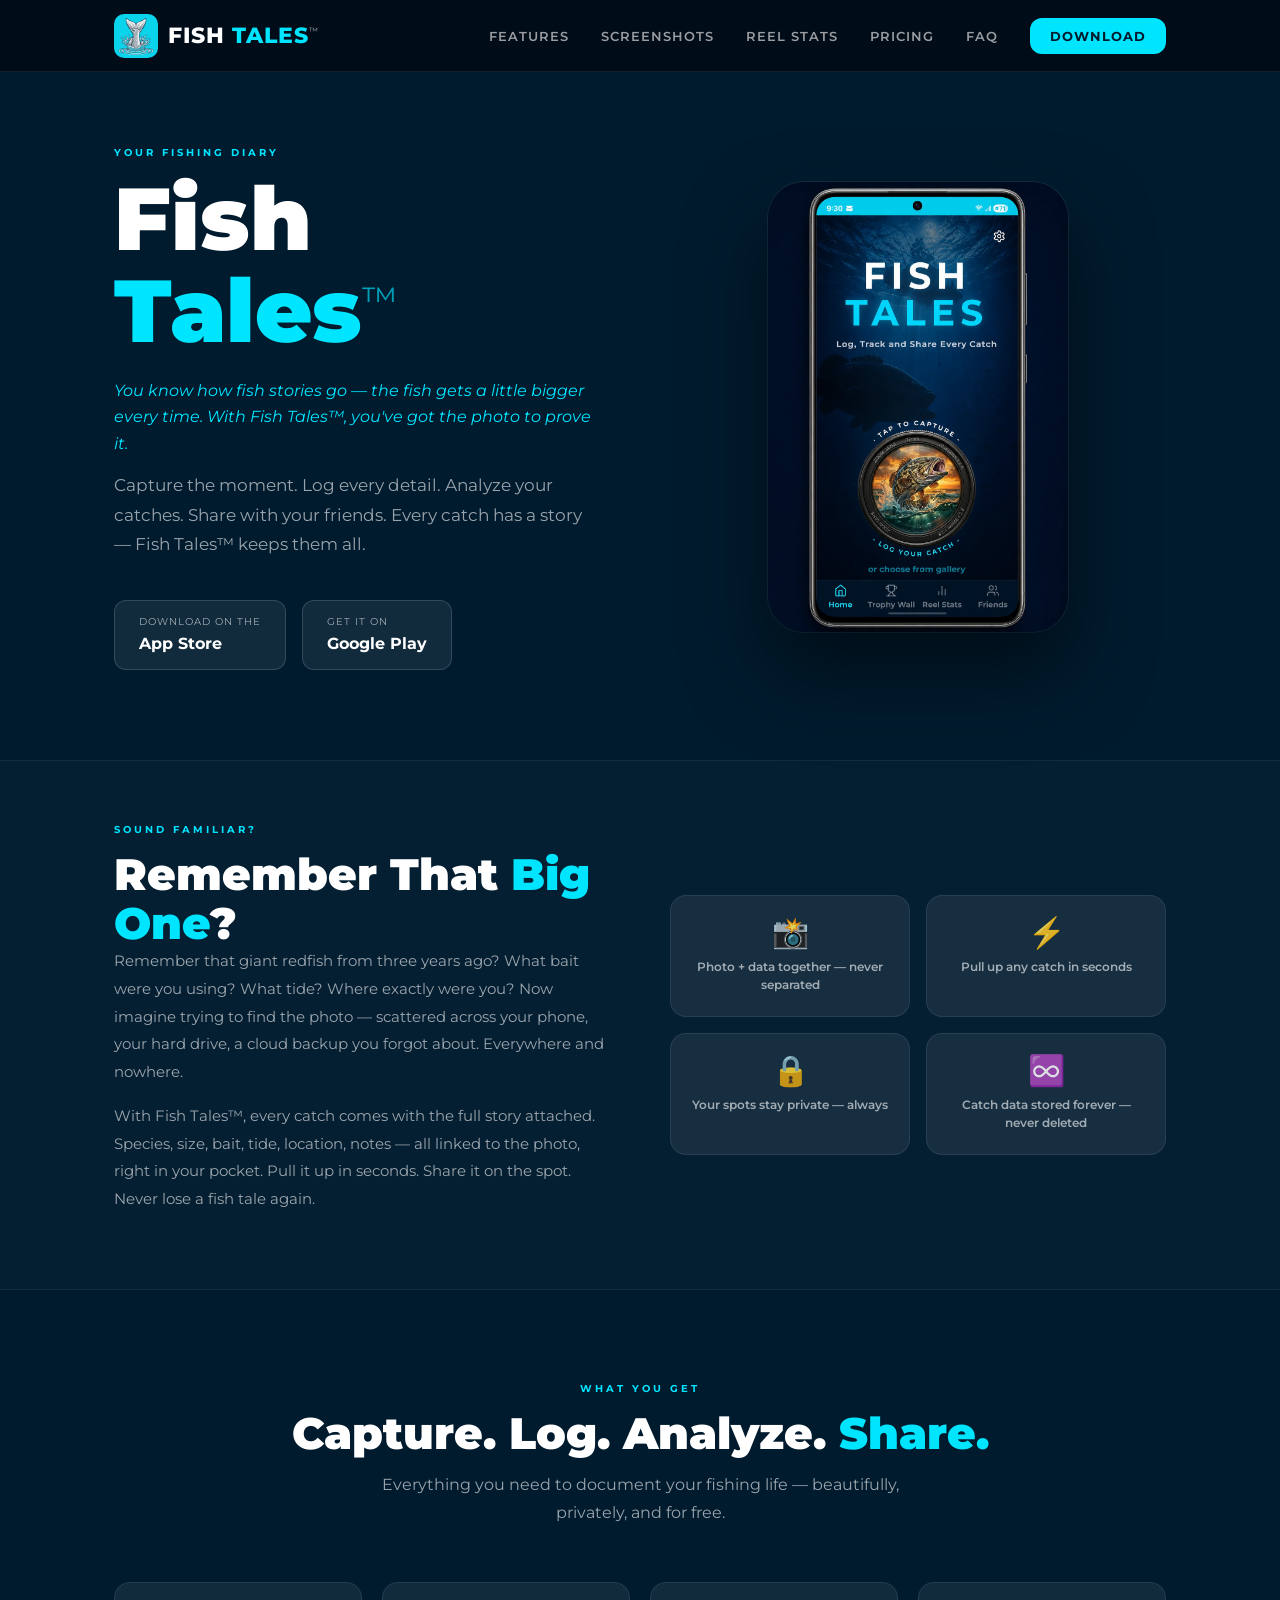
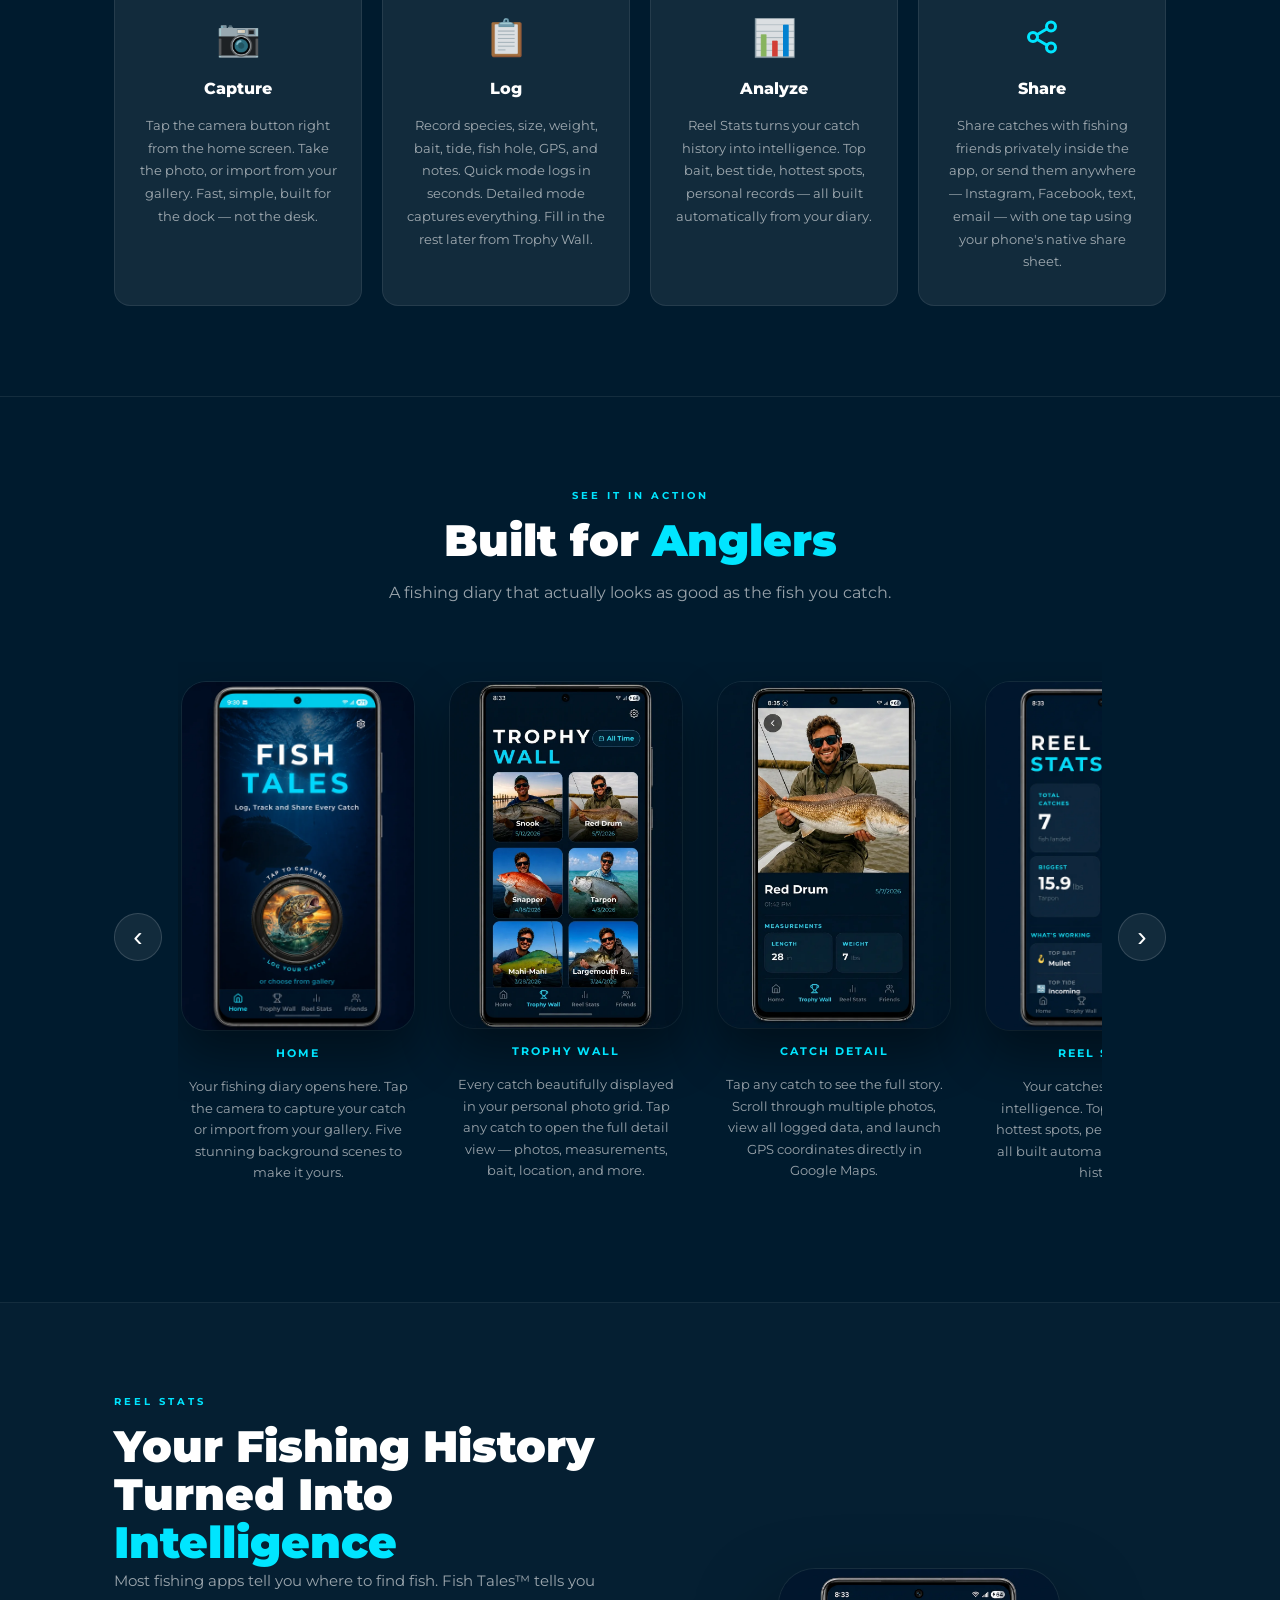
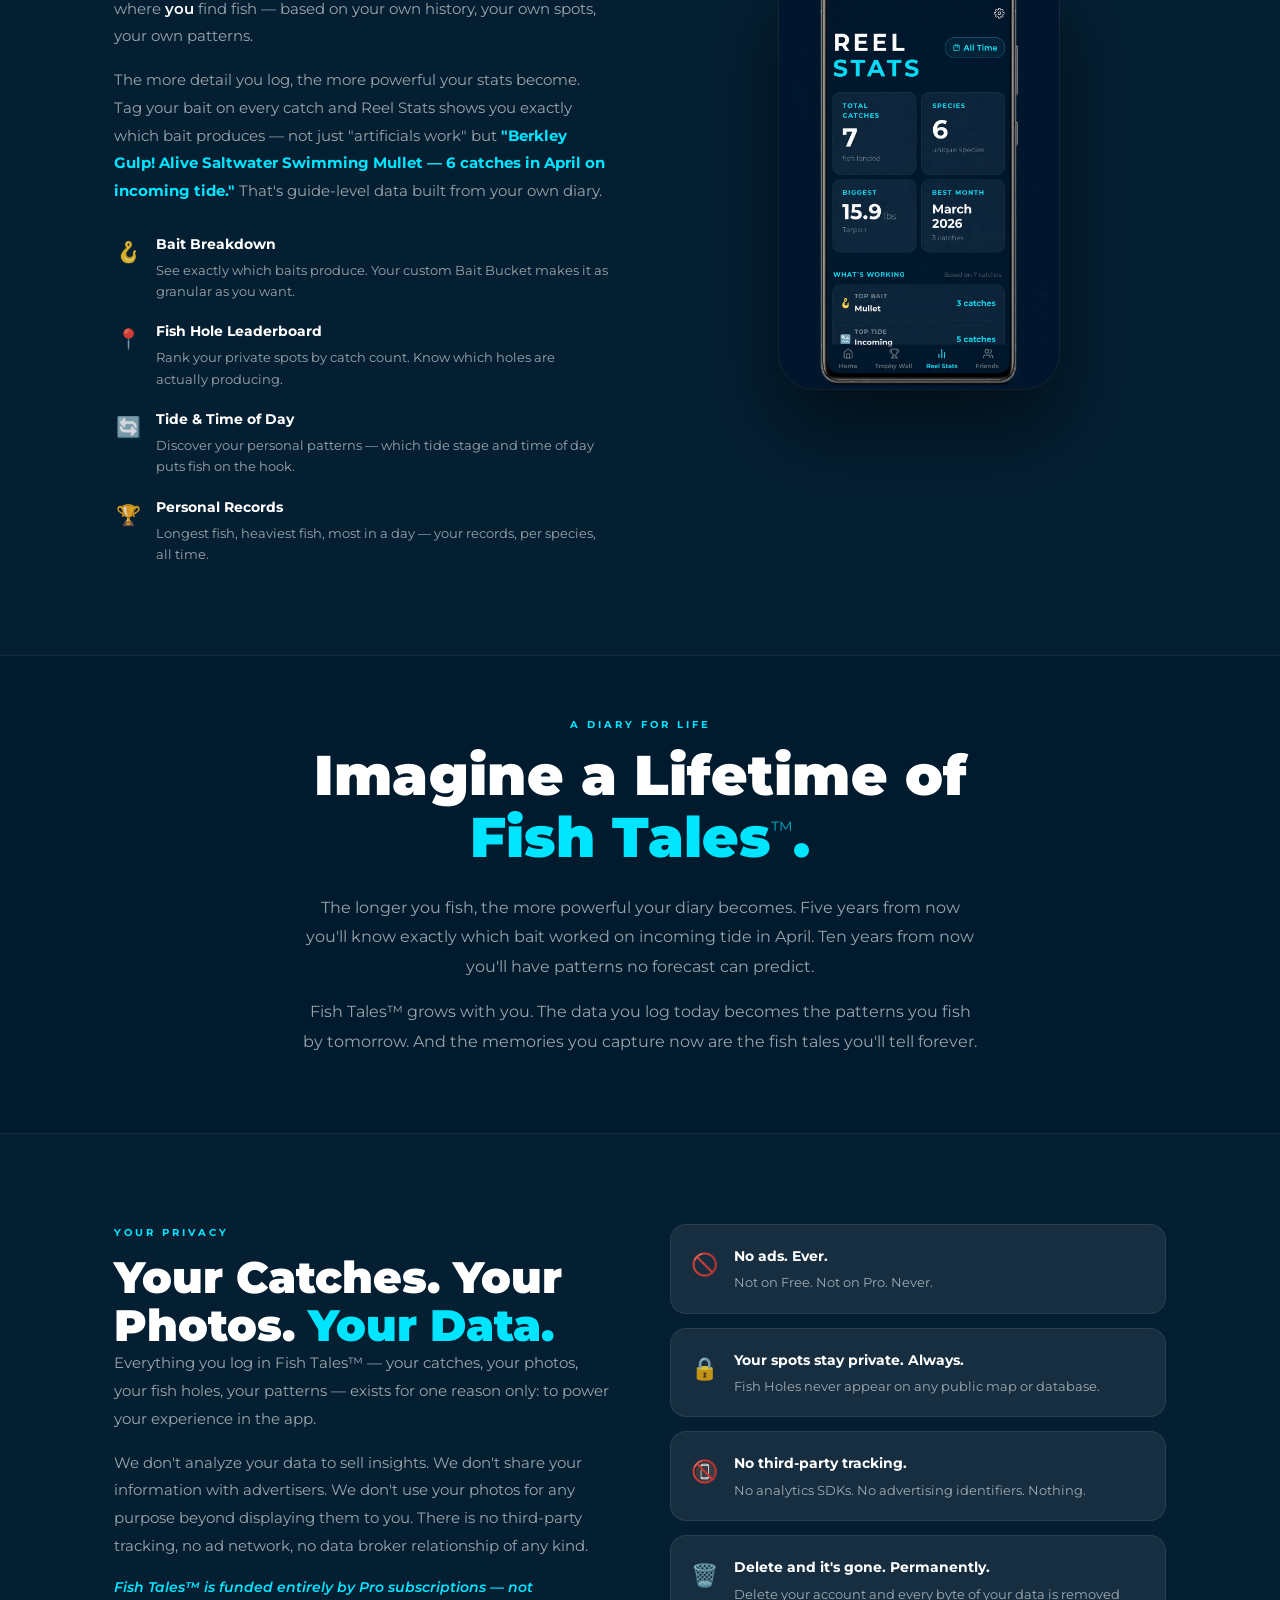
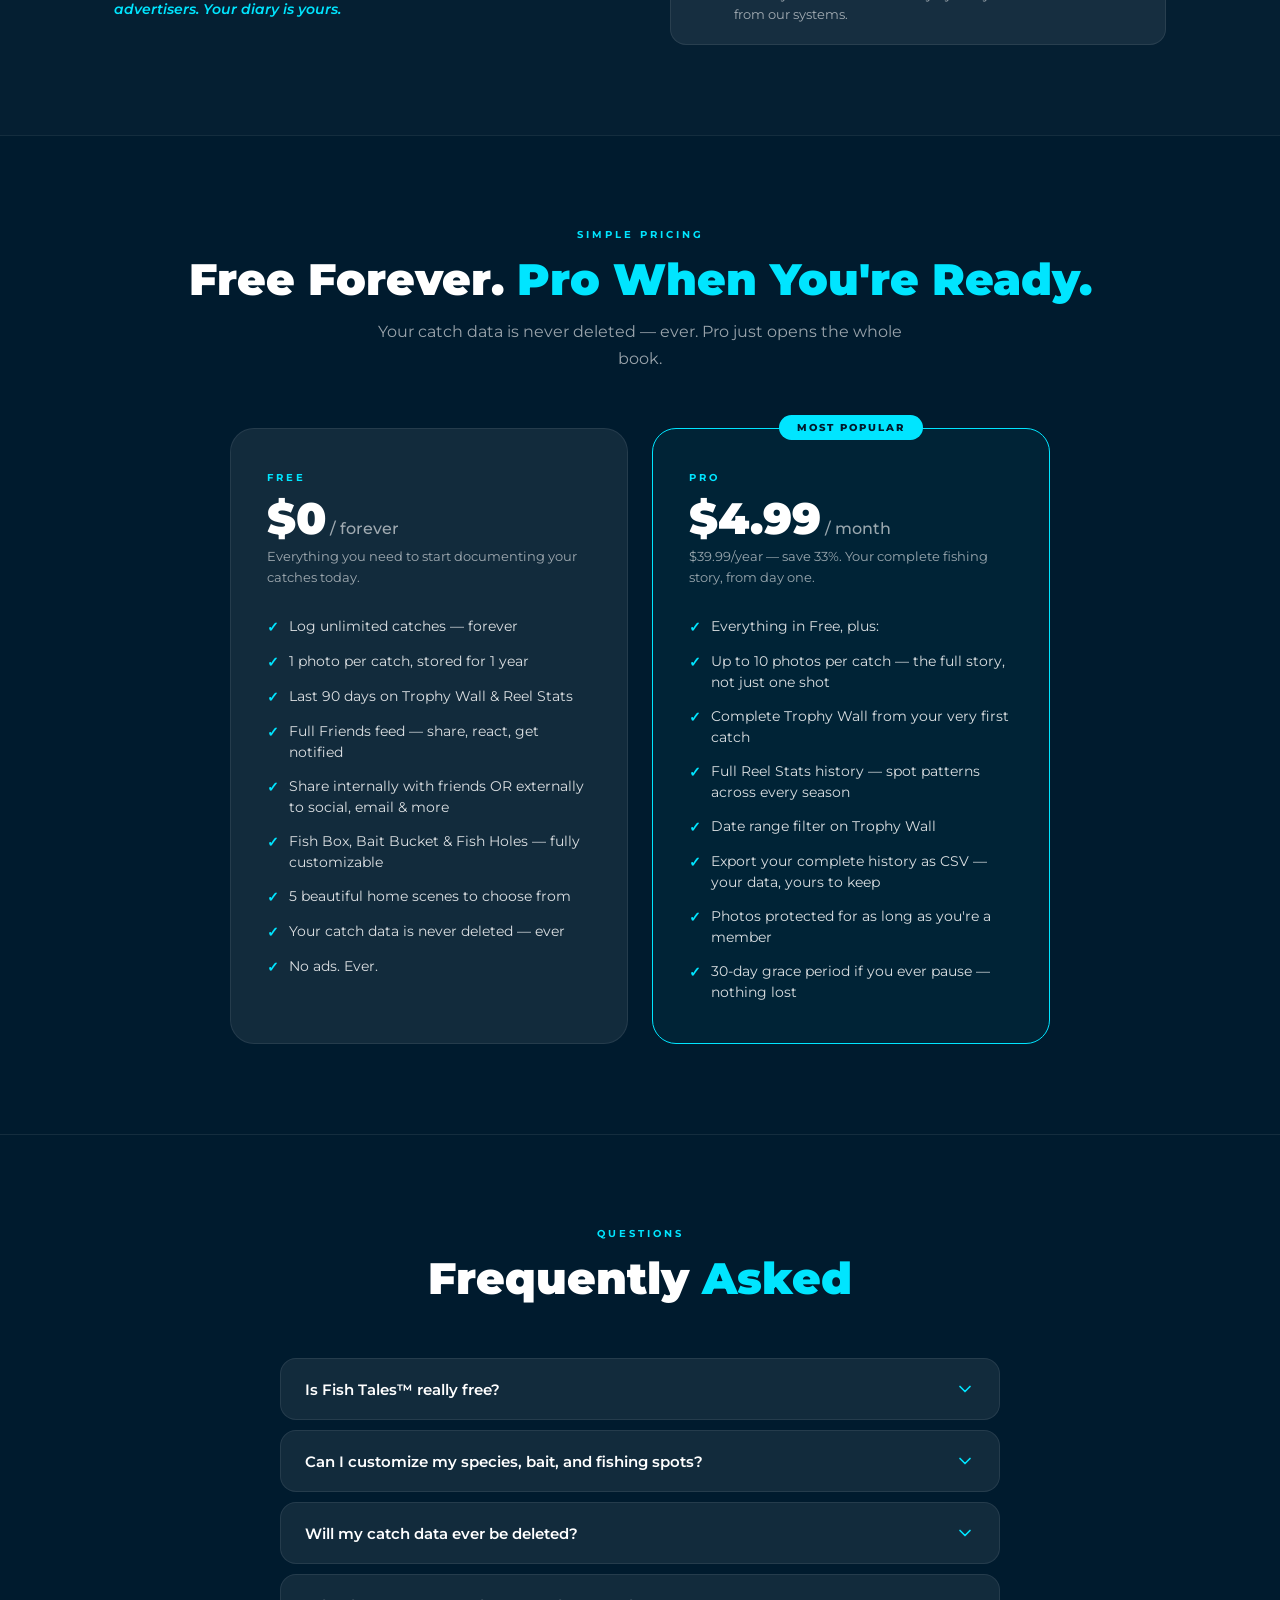
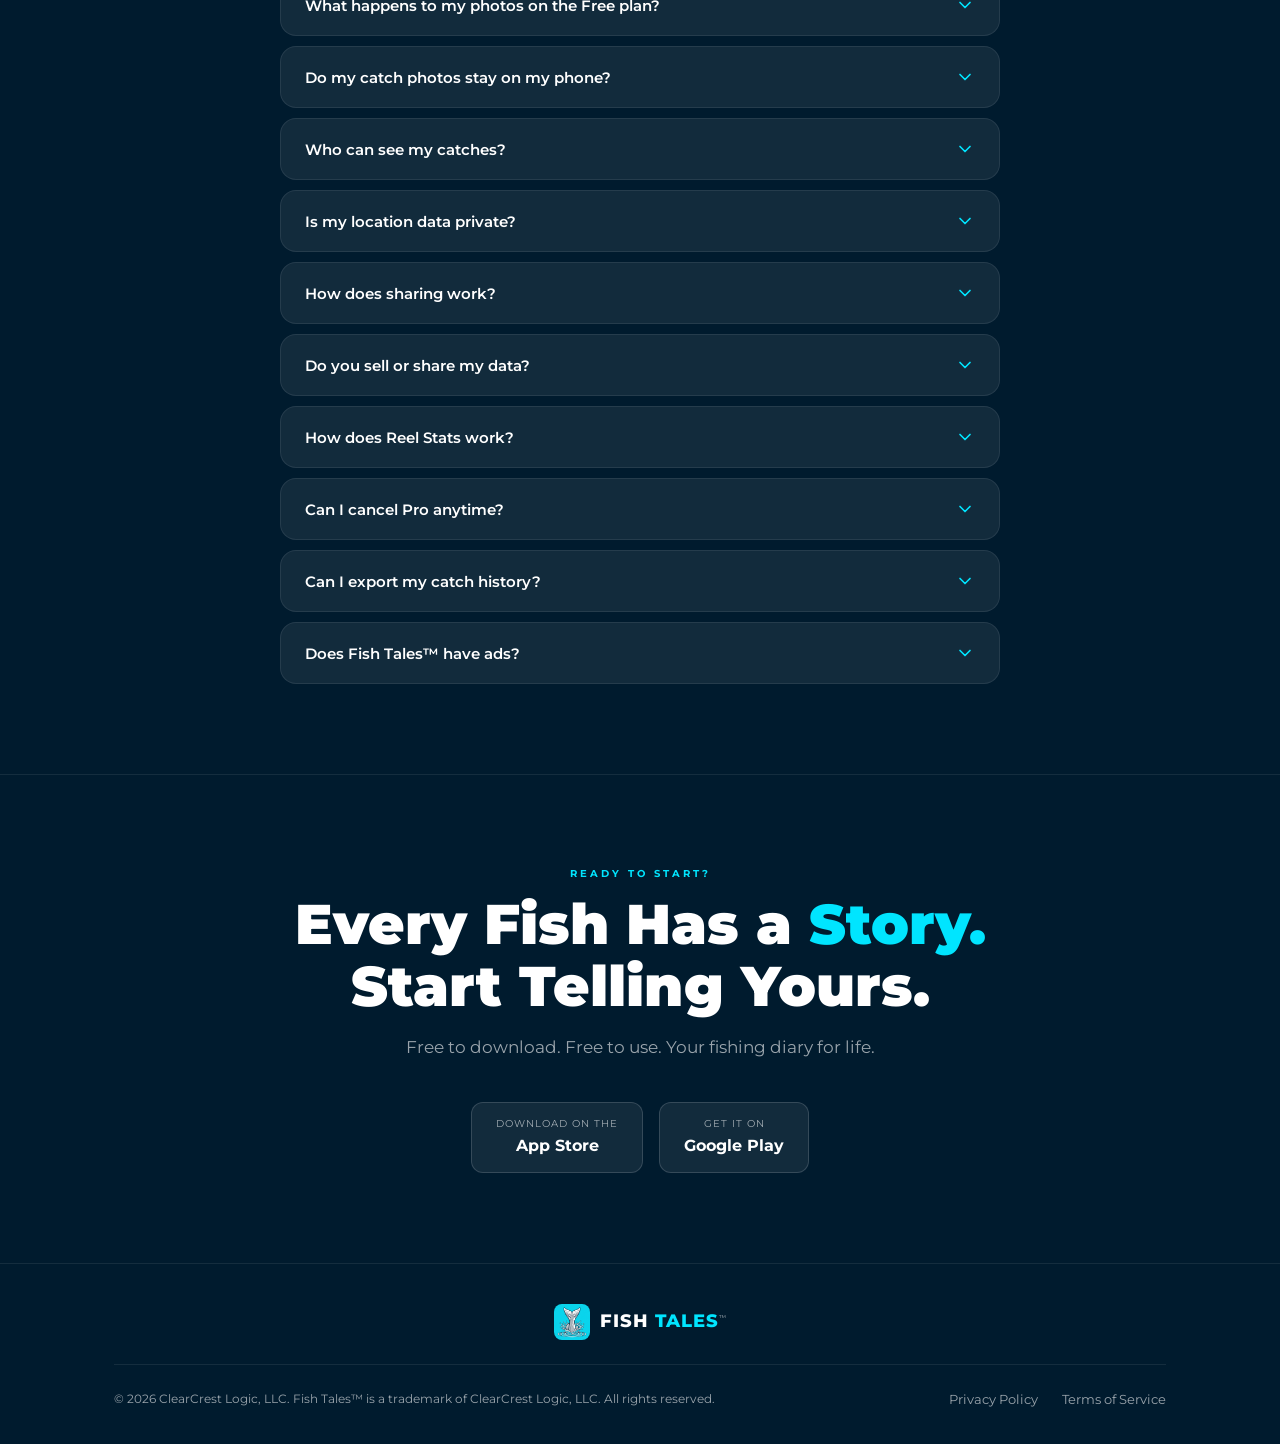
==== index.html @ 18a59ce8 "Thread 32 — Fix footer links to use clean URLs without .html extension" ====
<!DOCTYPE html>
<html lang="en">
<head>
  <meta charset="UTF-8" />
  <meta name="viewport" content="width=device-width, initial-scale=1.0" />
  <title>Fish Tales&#8482; — Capture, Log & Share Every Catch</title>
  <meta name="description" content="Fish Tales™ is the fishing diary that lives in your pocket. Capture your catches, build your Trophy Wall, track your Reel Stats, and share with friends. Free forever." />

  <!-- Favicon -->
  <link rel="icon" type="image/webp" href="images/icon-cyan.webp" />

  <!-- Theme color (Android Chrome browser bar) -->
  <meta name="theme-color" content="#001B2E" />

  <!-- Canonical URL -->
  <link rel="canonical" href="https://getfishtales.com/" />

  <!-- Open Graph / Social Preview -->
  <meta property="og:type" content="website" />
  <meta property="og:url" content="https://getfishtales.com/" />
  <meta property="og:title" content="Fish Tales™ — Capture, Log & Share Every Catch" />
  <meta property="og:description" content="Fish Tales™ is the fishing diary that lives in your pocket. Capture your catches, build your Trophy Wall, track your Reel Stats, and share with friends. Free forever." />
  <meta property="og:image" content="https://getfishtales.com/images/screenshot-home.webp" />
  <meta name="twitter:card" content="summary_large_image" />
  <meta name="twitter:title" content="Fish Tales™ — Capture, Log & Share Every Catch" />
  <meta name="twitter:description" content="Fish Tales™ is the fishing diary that lives in your pocket. Capture your catches, build your Trophy Wall, track your Reel Stats, and share with friends. Free forever." />
  <meta name="twitter:image" content="https://getfishtales.com/images/screenshot-home.webp" />
  <meta property="og:image:width" content="1200" />
  <meta property="og:image:height" content="630" />

  <!-- Apple Smart Banner — prompts iOS Safari users to download the app -->
  <meta name="apple-itunes-app" content="app-id=PLACEHOLDER" />

  <!-- JSON-LD Structured Data — helps Google understand this is an app listing -->
  <script type="application/ld+json">
  {
    "@context": "https://schema.org",
    "@type": "SoftwareApplication",
    "name": "Fish Tales™",
    "operatingSystem": "iOS, Android",
    "applicationCategory": "LifestyleApplication",
    "offers": [
      {
        "@type": "Offer",
        "name": "Free",
        "description": "Unlimited catch logging, 1 photo per catch, last 90 days of history, full social and sharing features. Free forever.",
        "price": "0",
        "priceCurrency": "USD"
      },
      {
        "@type": "Offer",
        "name": "Pro",
        "description": "Full catch history, up to 10 photos per catch, complete Reel Stats, date range filter, and CSV export. $4.99/month or $39.99/year.",
        "price": "4.99",
        "priceCurrency": "USD"
      }
    ],
    "description": "Fish Tales™ is the fishing diary that lives in your pocket. Capture your catches, build your Trophy Wall, track your Reel Stats, and share with friends.",
    "url": "https://getfishtales.com",
    "publisher": {
      "@type": "Organization",
      "name": "ClearCrest Logic, LLC"
    }
  }
  </script>

  <link rel="stylesheet" href="style.css" />
</head>
<body>

  <!-- Skip navigation — accessibility for keyboard users -->
  <a href="#features" class="skip-nav">Skip to main content</a>

  <!-- NAV -->
  <nav>
    <div class="nav-inner">
      <a href="index.html" class="nav-logo">
        <img src="images/icon-cyan.webp" alt="Fish Tales™" class="nav-icon" />
        <span class="nav-logo-text">Fish <span>Tales</span><sup>™</sup></span>
      </a>
      <ul class="nav-links" id="navLinks">
        <li><a href="#features">Features</a></li>
        <li><a href="#screenshots">Screenshots</a></li>
        <li><a href="#stats">Reel Stats</a></li>
        <li><a href="#pricing">Pricing</a></li>
        <li><a href="#faq">FAQ</a></li>
        <li><a href="#download" class="nav-cta">Download</a></li>
      </ul>
      <button class="nav-hamburger" id="navHamburger" aria-label="Open navigation menu" aria-expanded="false">
        <span></span>
        <span></span>
        <span></span>
      </button>
    </div>
  </nav>

  <!-- Mobile nav overlay -->
  <div class="nav-mobile-overlay" id="navOverlay"></div>

  <!-- HERO -->
  <section class="hero">
    <div class="container">
      <div class="hero-inner">
        <div class="hero-content">
          <p class="section-label">Your Fishing Diary</p>
          <h1 class="hero-title">Fish <span>Tales<sup>™</sup></span></h1>
          <p class="hero-tagline">You know how fish stories go — the fish gets a little bigger every time. With Fish Tales™, you've got the photo to prove it.</p>
          <p class="hero-subtitle">Capture the moment. Log every detail. Analyze your catches. Share with your friends. Every catch has a story — Fish Tales™ keeps them all.</p>
          <div class="store-buttons">
            <a href="#download" class="store-btn">
              <div>
                <div class="store-btn-label">Download on the</div>
                <div class="store-btn-name">App Store</div>
              </div>
            </a>
            <a href="#download" class="store-btn">
              <div>
                <div class="store-btn-label">Get it on</div>
                <div class="store-btn-name">Google Play</div>
              </div>
            </a>
          </div>
        </div>
        <div class="hero-image">
          <div class="hero-image-glow"></div>
          <img src="images/screenshot-home.webp" alt="Fish Tales™ App" width="300" height="650" />
        </div>
      </div>
    </div>
  </section>

  <hr class="divider" />

  <!-- THE PROBLEM -->
  <section id="problem" class="problem-section">
    <div class="container">
      <div class="problem-inner">
        <div class="problem-text">
          <p class="section-label">Sound Familiar?</p>
          <h2 class="section-title">Remember That <span>Big One</span>?</h2>
          <p class="problem-body">Remember that giant redfish from three years ago? What bait were you using? What tide? Where exactly were you? Now imagine trying to find the photo — scattered across your phone, your hard drive, a cloud backup you forgot about. Everywhere and nowhere.</p>
          <p class="problem-body">With Fish Tales™, every catch comes with the full story attached. Species, size, bait, tide, location, notes — all linked to the photo, right in your pocket. Pull it up in seconds. Share it on the spot. Never lose a fish tale again.</p>
        </div>
        <div class="problem-stats">
          <div class="problem-stat">
            <div class="problem-stat-number">📸</div>
            <div class="problem-stat-label">Photo + data together — never separated</div>
          </div>
          <div class="problem-stat">
            <div class="problem-stat-number">⚡</div>
            <div class="problem-stat-label">Pull up any catch in seconds</div>
          </div>
          <div class="problem-stat">
            <div class="problem-stat-number">🔒</div>
            <div class="problem-stat-label">Your spots stay private — always</div>
          </div>
          <div class="problem-stat">
            <div class="problem-stat-number">♾️</div>
            <div class="problem-stat-label">Catch data stored forever — never deleted</div>
          </div>
        </div>
      </div>
    </div>
  </section>

  <hr class="divider" />

  <!-- FEATURES -->
  <section id="features">
    <div class="container">
      <div class="section-header">
        <p class="section-label">What You Get</p>
        <h2 class="section-title">Capture. Log. Analyze. <span>Share.</span></h2>
        <p class="section-subtitle">Everything you need to document your fishing life — beautifully, privately, and for free.</p>
      </div>
      <div class="features-grid">

        <div class="feature-card">
          <div class="feature-icon">📷</div>
          <div class="feature-title">Capture</div>
          <p class="feature-desc">Tap the camera button right from the home screen. Take the photo, or import from your gallery. Fast, simple, built for the dock — not the desk.</p>
        </div>

        <div class="feature-card">
          <div class="feature-icon">📋</div>
          <div class="feature-title">Log</div>
          <p class="feature-desc">Record species, size, weight, bait, tide, fish hole, GPS, and notes. Quick mode logs in seconds. Detailed mode captures everything. Fill in the rest later from Trophy Wall.</p>
        </div>

        <div class="feature-card">
          <div class="feature-icon">📊</div>
          <div class="feature-title">Analyze</div>
          <p class="feature-desc">Reel Stats turns your catch history into intelligence. Top bait, best tide, hottest spots, personal records — all built automatically from your diary.</p>
        </div>

        <div class="feature-card">
          <div class="feature-icon share-icon-wrap">
            <svg class="share-svg" viewBox="0 0 24 24" fill="none" xmlns="http://www.w3.org/2000/svg">
              <circle cx="18" cy="5" r="3" stroke="#00E5FF" stroke-width="2"/>
              <circle cx="6" cy="12" r="3" stroke="#00E5FF" stroke-width="2"/>
              <circle cx="18" cy="19" r="3" stroke="#00E5FF" stroke-width="2"/>
              <line x1="8.59" y1="13.51" x2="15.42" y2="17.49" stroke="#00E5FF" stroke-width="2" stroke-linecap="round"/>
              <line x1="15.41" y1="6.51" x2="8.59" y2="10.49" stroke="#00E5FF" stroke-width="2" stroke-linecap="round"/>
            </svg>
          </div>
          <div class="feature-title">Share</div>
          <p class="feature-desc">Share catches with fishing friends privately inside the app, or send them anywhere — Instagram, Facebook, text, email — with one tap using your phone's native share sheet.</p>
        </div>

      </div>
    </div>
  </section>

  <hr class="divider" />

  <!-- SCREENSHOTS CAROUSEL -->
  <section id="screenshots">
    <div class="container">
      <div class="section-header">
        <p class="section-label">See It In Action</p>
        <h2 class="section-title">Built for <span>Anglers</span></h2>
        <p class="section-subtitle">A fishing diary that actually looks as good as the fish you catch.</p>
      </div>
      <div class="carousel-wrapper">
        <button class="carousel-btn" aria-label="Scroll carousel left" onclick="scrollCarousel(-1)">&#8249;</button>
        <div class="carousel-track" id="screenshotCarousel">

          <div class="screenshot-item">
            <img src="images/screenshot-home.webp" alt="Home Screen" width="240" />
            <span class="screenshot-label">Home</span>
            <p class="screenshot-desc">Your fishing diary opens here. Tap the camera to capture your catch or import from your gallery. Five stunning background scenes to make it yours.</p>
          </div>

          <div class="screenshot-item">
            <img src="images/screenshot-trophy.webp" alt="Trophy Wall" loading="lazy" width="240" />
            <span class="screenshot-label">Trophy Wall</span>
            <p class="screenshot-desc">Every catch beautifully displayed in your personal photo grid. Tap any catch to open the full detail view — photos, measurements, bait, location, and more.</p>
          </div>

          <div class="screenshot-item">
            <img src="images/screenshot-catch.webp" alt="Catch Detail" loading="lazy" width="240" />
            <span class="screenshot-label">Catch Detail</span>
            <p class="screenshot-desc">Tap any catch to see the full story. Scroll through multiple photos, view all logged data, and launch GPS coordinates directly in Google Maps.</p>
          </div>

          <div class="screenshot-item">
            <img src="images/screenshot-stats.webp" alt="Reel Stats" loading="lazy" width="240" />
            <span class="screenshot-label">Reel Stats</span>
            <p class="screenshot-desc">Your catches turned into intelligence. Top bait, best tide, hottest spots, personal records — all built automatically from your history.</p>
          </div>

          <div class="screenshot-item">
            <img src="images/screenshot-friends.webp" alt="Friends Feed" loading="lazy" width="240" />
            <span class="screenshot-label">Friends</span>
            <p class="screenshot-desc">Share catches with your fishing friends privately. React with emojis, see their catches, relive the best days on the water together.</p>
          </div>

        </div>
        <button class="carousel-btn" aria-label="Scroll carousel right" onclick="scrollCarousel(1)">&#8250;</button>
      </div>
    </div>
  </section>

  <hr class="divider" />

  <!-- REEL STATS -->
  <section id="stats" class="stats-section">
    <div class="container">
      <div class="stats-inner">
        <div class="stats-content">
          <p class="section-label">Reel Stats</p>
          <h2 class="section-title">Your Fishing History<br />Turned Into <span>Intelligence</span></h2>
          <p class="stats-body">Most fishing apps tell you where to find fish. Fish Tales™ tells you where <em>you</em> find fish — based on your own history, your own spots, your own patterns.</p>
          <p class="stats-body">The more detail you log, the more powerful your stats become. Tag your bait on every catch and Reel Stats shows you exactly which bait produces — not just "artificials work" but <strong>"Berkley Gulp! Alive Saltwater Swimming Mullet — 6 catches in April on incoming tide."</strong> That's guide-level data built from your own diary.</p>
          <div class="stats-features">
            <div class="stats-feature">
              <span class="stats-feature-icon">🪝</span>
              <div>
                <strong>Bait Breakdown</strong>
                <p>See exactly which baits produce. Your custom Bait Bucket makes it as granular as you want.</p>
              </div>
            </div>
            <div class="stats-feature">
              <span class="stats-feature-icon">📍</span>
              <div>
                <strong>Fish Hole Leaderboard</strong>
                <p>Rank your private spots by catch count. Know which holes are actually producing.</p>
              </div>
            </div>
            <div class="stats-feature">
              <span class="stats-feature-icon">🔄</span>
              <div>
                <strong>Tide & Time of Day</strong>
                <p>Discover your personal patterns — which tide stage and time of day puts fish on the hook.</p>
              </div>
            </div>
            <div class="stats-feature">
              <span class="stats-feature-icon">🏆</span>
              <div>
                <strong>Personal Records</strong>
                <p>Longest fish, heaviest fish, most in a day — your records, per species, all time.</p>
              </div>
            </div>
          </div>
        </div>
        <div class="stats-image">
          <img src="images/screenshot-stats.webp" alt="Reel Stats" loading="lazy" width="280" />
        </div>
      </div>
    </div>
  </section>

  <hr class="divider" />

  <!-- LIFETIME -->
  <section class="lifetime-section">
    <div class="container">
      <div class="lifetime-inner">
        <p class="section-label">A Diary For Life</p>
        <h2 class="lifetime-title">Imagine a Lifetime of <span>Fish Tales<sup>™</sup>.</span></h2>
        <p class="lifetime-body">The longer you fish, the more powerful your diary becomes. Five years from now you'll know exactly which bait worked on incoming tide in April. Ten years from now you'll have patterns no forecast can predict.</p>
        <p class="lifetime-body">Fish Tales™ grows with you. The data you log today becomes the patterns you fish by tomorrow. And the memories you capture now are the fish tales you'll tell forever.</p>
      </div>
    </div>
  </section>

  <hr class="divider" />

  <!-- PRIVACY -->
  <section class="privacy-section">
    <div class="container">
      <div class="privacy-inner">
        <div class="privacy-content">
          <p class="section-label">Your Privacy</p>
          <h2 class="section-title">Your Catches. Your Photos. <span>Your Data.</span></h2>
          <p class="privacy-body">Everything you log in Fish Tales™ — your catches, your photos, your fish holes, your patterns — exists for one reason only: to power your experience in the app.</p>
          <p class="privacy-body">We don't analyze your data to sell insights. We don't share your information with advertisers. We don't use your photos for any purpose beyond displaying them to you. There is no third-party tracking, no ad network, no data broker relationship of any kind.</p>
          <p class="privacy-footer-line">Fish Tales™ is funded entirely by Pro subscriptions — not advertisers. Your diary is yours.</p>
        </div>
        <div class="privacy-pillars">
          <div class="privacy-pillar">
            <div class="privacy-pillar-icon">🚫</div>
            <div class="privacy-pillar-text">
              <strong>No ads. Ever.</strong>
              <p>Not on Free. Not on Pro. Never.</p>
            </div>
          </div>
          <div class="privacy-pillar">
            <div class="privacy-pillar-icon">🔒</div>
            <div class="privacy-pillar-text">
              <strong>Your spots stay private. Always.</strong>
              <p>Fish Holes never appear on any public map or database.</p>
            </div>
          </div>
          <div class="privacy-pillar">
            <div class="privacy-pillar-icon">📵</div>
            <div class="privacy-pillar-text">
              <strong>No third-party tracking.</strong>
              <p>No analytics SDKs. No advertising identifiers. Nothing.</p>
            </div>
          </div>
          <div class="privacy-pillar">
            <div class="privacy-pillar-icon">🗑️</div>
            <div class="privacy-pillar-text">
              <strong>Delete and it's gone. Permanently.</strong>
              <p>Delete your account and every byte of your data is removed from our systems.</p>
            </div>
          </div>
        </div>
      </div>
    </div>
  </section>

  <hr class="divider" />

  <!-- PRICING -->
  <section id="pricing">
    <div class="container">
      <div class="section-header">
        <p class="section-label">Simple Pricing</p>
        <h2 class="section-title">Free Forever. <span>Pro When You're Ready.</span></h2>
        <p class="section-subtitle">Your catch data is never deleted — ever. Pro just opens the whole book.</p>
      </div>
      <div class="pricing-grid">

        <div class="pricing-card">
          <p class="pricing-plan">Free</p>
          <div class="pricing-price">$0<span> / forever</span></div>
          <p class="pricing-desc">Everything you need to start documenting your catches today.</p>
          <ul class="pricing-features">
            <li>Log unlimited catches — forever</li>
            <li>1 photo per catch, stored for 1 year</li>
            <li>Last 90 days on Trophy Wall & Reel Stats</li>
            <li>Full Friends feed — share, react, get notified</li>
            <li>Share internally with friends OR externally to social, email & more</li>
            <li>Fish Box, Bait Bucket & Fish Holes — fully customizable</li>
            <li>5 beautiful home scenes to choose from</li>
            <li>Your catch data is never deleted — ever</li>
            <li>No ads. Ever.</li>
          </ul>
        </div>

        <div class="pricing-card pro">
          <div class="pricing-badge">Most Popular</div>
          <p class="pricing-plan">Pro</p>
          <div class="pricing-price">$4.99<span> / month</span></div>
          <p class="pricing-desc">$39.99/year — save 33%. Your complete fishing story, from day one.</p>
          <ul class="pricing-features">
            <li>Everything in Free, plus:</li>
            <li>Up to 10 photos per catch — the full story, not just one shot</li>
            <li>Complete Trophy Wall from your very first catch</li>
            <li>Full Reel Stats history — spot patterns across every season</li>
            <li>Date range filter on Trophy Wall</li>
            <li>Export your complete history as CSV — your data, yours to keep</li>
            <li>Photos protected for as long as you're a member</li>
            <li>30-day grace period if you ever pause — nothing lost</li>
          </ul>
        </div>

      </div>
    </div>
  </section>

  <hr class="divider" />

  <!-- FAQ -->
  <section id="faq">
    <div class="container">
      <div class="section-header">
        <p class="section-label">Questions</p>
        <h2 class="section-title">Frequently <span>Asked</span></h2>
      </div>
      <div class="faq-list">

        <div class="faq-item">
          <button class="faq-question" aria-expanded="false">Is Fish Tales™ really free?<span class="faq-chevron"><svg viewBox="0 0 24 24" fill="none" xmlns="http://www.w3.org/2000/svg"><polyline points="6 9 12 15 18 9" stroke="currentColor" stroke-width="2" stroke-linecap="round" stroke-linejoin="round"/></svg></span></button>
          <div class="faq-answer"><div class="faq-answer-inner">Yes — completely free to download and use. Log unlimited catches, use all the social and sharing features, and customize your Fish Box, Bait Bucket, and Fish Holes at no cost. Pro unlocks your full history, more photos per catch, and CSV export.</div></div>
        </div>

        <div class="faq-item">
          <button class="faq-question" aria-expanded="false">Can I customize my species, bait, and fishing spots?<span class="faq-chevron"><svg viewBox="0 0 24 24" fill="none" xmlns="http://www.w3.org/2000/svg"><polyline points="6 9 12 15 18 9" stroke="currentColor" stroke-width="2" stroke-linecap="round" stroke-linejoin="round"/></svg></span></button>
          <div class="faq-answer"><div class="faq-answer-inner">Absolutely — and this is one of Fish Tales™'s most powerful features. Your Fish Box lets you build a custom species list organized by saltwater and freshwater. Your Bait Bucket lets you add any bait as specifically as you want — not just "Live Bait" but "Live Mullet" or "Berkley Gulp! Alive Saltwater Swimming Mullet." Your Fish Holes let you name and save your private spots. The more specific you log, the more powerful your Reel Stats become. All customization is free.</div></div>
        </div>

        <div class="faq-item">
          <button class="faq-question" aria-expanded="false">Will my catch data ever be deleted?<span class="faq-chevron"><svg viewBox="0 0 24 24" fill="none" xmlns="http://www.w3.org/2000/svg"><polyline points="6 9 12 15 18 9" stroke="currentColor" stroke-width="2" stroke-linecap="round" stroke-linejoin="round"/></svg></span></button>
          <div class="faq-answer"><div class="faq-answer-inner">Never. Your catch records — species, size, bait, notes, date — are stored forever regardless of your plan. Free users see the last 90 days on Trophy Wall and Reel Stats. Upgrade to Pro and your full history appears instantly. Nothing is ever lost.</div></div>
        </div>

        <div class="faq-item">
          <button class="faq-question" aria-expanded="false">What happens to my photos on the Free plan?<span class="faq-chevron"><svg viewBox="0 0 24 24" fill="none" xmlns="http://www.w3.org/2000/svg"><polyline points="6 9 12 15 18 9" stroke="currentColor" stroke-width="2" stroke-linecap="round" stroke-linejoin="round"/></svg></span></button>
          <div class="faq-answer"><div class="faq-answer-inner">Free plan photos are stored for one year from the date of upload. Pro subscribers keep their photos for as long as their subscription is active. If you cancel Pro, you have a 30-day grace period before any photos are affected — and if you renew within that window, nothing is lost.</div></div>
        </div>

        <div class="faq-item">
          <button class="faq-question" aria-expanded="false">Do my catch photos stay on my phone?<span class="faq-chevron"><svg viewBox="0 0 24 24" fill="none" xmlns="http://www.w3.org/2000/svg"><polyline points="6 9 12 15 18 9" stroke="currentColor" stroke-width="2" stroke-linecap="round" stroke-linejoin="round"/></svg></span></button>
          <div class="faq-answer"><div class="faq-answer-inner">Yes — Fish Tales™ includes an optional setting to automatically save every catch photo to your phone's native photo gallery at the time of upload. It's off by default but easy to turn on in Settings. Either way, your photos are always yours. You never have to choose between the app and your photo gallery.</div></div>
        </div>

        <div class="faq-item">
          <button class="faq-question" aria-expanded="false">Who can see my catches?<span class="faq-chevron"><svg viewBox="0 0 24 24" fill="none" xmlns="http://www.w3.org/2000/svg"><polyline points="6 9 12 15 18 9" stroke="currentColor" stroke-width="2" stroke-linecap="round" stroke-linejoin="round"/></svg></span></button>
          <div class="faq-answer"><div class="faq-answer-inner">Only you — unless you choose to share. Catches you share internally are visible only to the specific friends you chose. There is no public feed, no browsing strangers' catches, and no way for anyone to see your data without your explicit action. Your Fish Holes are private named spots that never appear on any map or public database.</div></div>
        </div>

        <div class="faq-item">
          <button class="faq-question" aria-expanded="false">Is my location data private?<span class="faq-chevron"><svg viewBox="0 0 24 24" fill="none" xmlns="http://www.w3.org/2000/svg"><polyline points="6 9 12 15 18 9" stroke="currentColor" stroke-width="2" stroke-linecap="round" stroke-linejoin="round"/></svg></span></button>
          <div class="faq-answer"><div class="faq-answer-inner">Absolutely. GPS is never captured automatically or in the background. You choose whether to attach a location to any specific catch by tapping the GPS button. Your Fish Holes are private named spots — never shared publicly. Location is only shared with friends you explicitly share a catch with, and only if you choose to include it.</div></div>
        </div>

        <div class="faq-item">
          <button class="faq-question" aria-expanded="false">How does sharing work?<span class="faq-chevron"><svg viewBox="0 0 24 24" fill="none" xmlns="http://www.w3.org/2000/svg"><polyline points="6 9 12 15 18 9" stroke="currentColor" stroke-width="2" stroke-linecap="round" stroke-linejoin="round"/></svg></span></button>
          <div class="faq-answer"><div class="faq-answer-inner">Two ways. Internally — share a catch directly with connected friends inside Fish Tales™. You choose exactly which details to include: species, measurements, bait, location, and notes are all individually selectable. Externally — tap share and your phone's native share sheet opens every app you have: Instagram, Facebook, Messages, email, WhatsApp, and more. Both features are completely free.</div></div>
        </div>

        <div class="faq-item">
          <button class="faq-question" aria-expanded="false">Do you sell or share my data?<span class="faq-chevron"><svg viewBox="0 0 24 24" fill="none" xmlns="http://www.w3.org/2000/svg"><polyline points="6 9 12 15 18 9" stroke="currentColor" stroke-width="2" stroke-linecap="round" stroke-linejoin="round"/></svg></span></button>
          <div class="faq-answer"><div class="faq-answer-inner">Never. Your data exists solely to power your experience in Fish Tales™. We do not sell it, share it with advertisers, or use it for any commercial purpose beyond running the app. The only third-party service we use is Supabase, which stores your data securely and has no independent use of it. You can read our full Privacy Policy for complete details.</div></div>
        </div>

        <div class="faq-item">
          <button class="faq-question" aria-expanded="false">How does Reel Stats work?<span class="faq-chevron"><svg viewBox="0 0 24 24" fill="none" xmlns="http://www.w3.org/2000/svg"><polyline points="6 9 12 15 18 9" stroke="currentColor" stroke-width="2" stroke-linecap="round" stroke-linejoin="round"/></svg></span></button>
          <div class="faq-answer"><div class="faq-answer-inner">Reel Stats builds automatically from everything you log. The more detail you add — bait, tide, fish hole, species — the richer your stats become. You'll see your top bait, best tide stage, most productive spots, best time of day, personal records per species, and your best month ever. The stats get smarter the more you fish.</div></div>
        </div>

        <div class="faq-item">
          <button class="faq-question" aria-expanded="false">Can I cancel Pro anytime?<span class="faq-chevron"><svg viewBox="0 0 24 24" fill="none" xmlns="http://www.w3.org/2000/svg"><polyline points="6 9 12 15 18 9" stroke="currentColor" stroke-width="2" stroke-linecap="round" stroke-linejoin="round"/></svg></span></button>
          <div class="faq-answer"><div class="faq-answer-inner">Yes. Cancel anytime through your App Store or Google Play subscription settings. You keep Pro access until the end of your billing period, then have a 30-day grace period before any changes to your photo storage. Renew within that window and nothing changes — full history and all photos restored instantly.</div></div>
        </div>

        <div class="faq-item">
          <button class="faq-question" aria-expanded="false">Can I export my catch history?<span class="faq-chevron"><svg viewBox="0 0 24 24" fill="none" xmlns="http://www.w3.org/2000/svg"><polyline points="6 9 12 15 18 9" stroke="currentColor" stroke-width="2" stroke-linecap="round" stroke-linejoin="round"/></svg></span></button>
          <div class="faq-answer"><div class="faq-answer-inner">Pro subscribers can export their complete catch history as a CSV file from the Settings screen — every catch, every detail, yours to keep. Your data belongs to you.</div></div>
        </div>

        <div class="faq-item">
          <button class="faq-question" aria-expanded="false">Does Fish Tales™ have ads?<span class="faq-chevron"><svg viewBox="0 0 24 24" fill="none" xmlns="http://www.w3.org/2000/svg"><polyline points="6 9 12 15 18 9" stroke="currentColor" stroke-width="2" stroke-linecap="round" stroke-linejoin="round"/></svg></span></button>
          <div class="faq-answer"><div class="faq-answer-inner">No. Fish Tales™ has no ads on any plan — Free or Pro. We are funded entirely by Pro subscriptions. Your fishing diary is a space to think, not a billboard.</div></div>
        </div>

      </div>
    </div>
  </section>

  <hr class="divider" />

  <!-- CTA -->
  <section id="download" class="cta-section">
    <div class="container">
      <p class="section-label">Ready to Start?</p>
      <h2 class="cta-title">Every Fish Has a <span>Story.</span><br />Start Telling Yours.</h2>
      <p class="cta-subtitle">Free to download. Free to use. Your fishing diary for life.</p>
      <div class="store-buttons store-buttons-centered">
        <a href="#" class="store-btn">
          <div>
            <div class="store-btn-label">Download on the</div>
            <div class="store-btn-name">App Store</div>
          </div>
        </a>
        <a href="#" class="store-btn">
          <div>
            <div class="store-btn-label">Get it on</div>
            <div class="store-btn-name">Google Play</div>
          </div>
        </a>
      </div>
    </div>
  </section>

  <!-- FOOTER -->
  <footer>
    <div class="container">
      <div class="footer-brand">
        <img src="images/icon-cyan.webp" alt="Fish Tales™" class="footer-icon" loading="lazy" />
        <span class="footer-brand-name">Fish <span class="footer-brand-tales">Tales</span><sup>™</sup></span>
      </div>
      <div class="footer-inner">
        <p class="footer-copy">© <span id="footer-year"></span> ClearCrest Logic, LLC. Fish Tales™ is a trademark of ClearCrest Logic, LLC. All rights reserved.</p>
        <ul class="footer-links">
          <li><a href="privacy">Privacy Policy</a></li>
          <li><a href="terms">Terms of Service</a></li>
        </ul>
      </div>
    </div>
  </footer>

  <!-- No JavaScript fallback -->
  <noscript>
    <div style="background:#001B2E;color:#fff;font-family:sans-serif;text-align:center;padding:20px;">
      Fish Tales™ works best with JavaScript enabled. Please enable it in your browser settings.
    </div>
  </noscript>

  <script>
    // Auto-update copyright year
    document.getElementById('footer-year').textContent = new Date().getFullYear();

    // Hamburger menu
    const hamburger = document.getElementById('navHamburger');
    const navLinks  = document.getElementById('navLinks');
    const overlay   = document.getElementById('navOverlay');

    function openMenu() {
      navLinks.classList.add('open');
      overlay.classList.add('open');
      hamburger.classList.add('open');
      hamburger.setAttribute('aria-expanded', 'true');
      hamburger.setAttribute('aria-label', 'Close navigation menu');
    }

    function closeMenu() {
      navLinks.classList.remove('open');
      overlay.classList.remove('open');
      hamburger.classList.remove('open');
      hamburger.setAttribute('aria-expanded', 'false');
      hamburger.setAttribute('aria-label', 'Open navigation menu');
    }

    hamburger.addEventListener('click', () => {
      navLinks.classList.contains('open') ? closeMenu() : openMenu();
    });

    overlay.addEventListener('click', closeMenu);

    navLinks.querySelectorAll('a').forEach(link => {
      link.addEventListener('click', closeMenu);
    });

    // Carousel scroll
    function scrollCarousel(dir) {
      const track = document.getElementById('screenshotCarousel');
      const itemWidth = track.querySelector('.screenshot-item').offsetWidth + 24;
      track.scrollBy({ left: dir * itemWidth, behavior: 'smooth' });
    }

    // FAQ accordion — with aria-expanded for accessibility
    document.querySelectorAll('.faq-question').forEach(btn => {
      btn.addEventListener('click', () => {
        const item = btn.parentElement;
        const isOpen = item.classList.contains('open');
        document.querySelectorAll('.faq-item').forEach(i => {
          i.classList.remove('open');
          i.querySelector('.faq-question').setAttribute('aria-expanded', 'false');
        });
        if (!isOpen) {
          item.classList.add('open');
          btn.setAttribute('aria-expanded', 'true');
        }
      });
    });
  </script>

</body>
</html>
---- style.css ----
/* ============================================
   FISH TALES™ — WEBSITE STYLE SHEET
   All site styles live here. Never add styles
   inside individual HTML files.
   ============================================ */

/* --- Google Fonts --- */
@import url('https://fonts.googleapis.com/css2?family=Montserrat:wght@400;500;600;700;800;900&display=swap');

/* --- Reset --- */
*, *::before, *::after {
  box-sizing: border-box;
  margin: 0;
  padding: 0;
}

/* --- Root Variables --- */
:root {
  --bg:            #001B2E;
  --bg-card:       rgba(255,255,255,0.07);
  --bg-alt:        rgba(255,255,255,0.02);
  --accent:        #00E5FF;
  --accent-dim:    rgba(0,229,255,0.08);
  --accent-border: rgba(0,229,255,0.2);
  --white:         #ffffff;
  --text:          rgba(255,255,255,0.85);
  --text-muted:    rgba(255,255,255,0.6);
  --border:        rgba(255,255,255,0.08);
  --radius-sm:     12px;
  --radius-md:     16px;
  --radius-lg:     24px;
  --font:          'Montserrat', sans-serif;
  --max-width:     1100px;
  --nav-height:    72px;
  --pad:           90px;
  --pad-sm:        60px;
  /* Focus ring color for keyboard navigation */
  --focus-ring:    rgba(0,229,255,0.6);
}

/* --- Base --- */
html { scroll-behavior: smooth; }

body {
  background: var(--bg);
  color: var(--text);
  font-family: var(--font);
  font-size: 16px;
  line-height: 1.7;
  -webkit-font-smoothing: antialiased;
}

a { color: var(--accent); text-decoration: none; }
a:hover { text-decoration: underline; }

/* Skip navigation — hidden until focused by keyboard */
.skip-nav {
  position: absolute;
  top: -100px;
  left: 24px;
  background: var(--accent);
  color: var(--bg);
  font-size: 13px;
  font-weight: 700;
  padding: 10px 18px;
  border-radius: var(--radius-sm);
  z-index: 9999;
  transition: top 0.2s;
}

.skip-nav:focus {
  top: 16px;
  text-decoration: none;
}

/* Keyboard focus styles — accessibility */
a:focus-visible,
button:focus-visible {
  outline: 2px solid var(--focus-ring);
  outline-offset: 3px;
  border-radius: 4px;
}

img { display: block; max-width: 100%; height: auto; }

sup {
  font-size: 0.4em;
  font-weight: 400;
  vertical-align: super;
  opacity: 0.65;
}

/* --- Layout --- */
.container {
  max-width: var(--max-width);
  margin: 0 auto;
  padding: 0 24px;
}

section { padding: var(--pad) 0; }

.divider {
  border: none;
  border-top: 1px solid var(--border);
  margin: 0;
}

/* --- Section Headers --- */
.section-header {
  text-align: center;
  margin-bottom: 56px;
}

.section-label {
  display: block;
  font-size: 10px;
  font-weight: 700;
  letter-spacing: 3px;
  text-transform: uppercase;
  color: var(--accent);
  margin-bottom: 12px;
}

.section-title {
  font-size: clamp(28px, 4vw, 44px);
  font-weight: 900;
  color: var(--white);
  line-height: 1.1;
}

.section-title span { color: var(--accent); }

.section-subtitle {
  font-size: 16px;
  color: var(--text-muted);
  margin-top: 14px;
  max-width: 560px;
  margin-left: auto;
  margin-right: auto;
  line-height: 1.7;
}

/* ============================================
   NAV
   ============================================ */
nav {
  position: fixed;
  top: 0; left: 0; right: 0;
  height: var(--nav-height);
  background: rgba(0,12,24,0.95);
  backdrop-filter: blur(12px);
  -webkit-backdrop-filter: blur(12px);
  border-bottom: 1px solid var(--border);
  z-index: 100;
  display: flex;
  align-items: center;
}

.nav-inner {
  max-width: var(--max-width);
  margin: 0 auto;
  padding: 0 24px;
  width: 100%;
  display: flex;
  align-items: center;
  justify-content: space-between;
}

.nav-logo {
  display: flex;
  align-items: center;
  gap: 10px;
  text-decoration: none;
}

.nav-icon {
  width: 44px;
  height: 44px;
  border-radius: 10px;
  object-fit: cover;
  flex-shrink: 0;
}

.nav-logo-text {
  font-size: 22px;
  font-weight: 800;
  color: var(--white);
  letter-spacing: 1px;
  text-transform: uppercase;
}

.nav-logo-text span { color: var(--accent); }

.nav-links {
  display: flex;
  align-items: center;
  gap: 32px;
  list-style: none;
}

.nav-links a {
  color: var(--text-muted);
  font-size: 13px;
  font-weight: 600;
  letter-spacing: 1px;
  text-transform: uppercase;
  text-decoration: none;
  transition: color 0.2s;
}

.nav-links a:hover { color: var(--accent); }

.nav-cta {
  background: var(--accent);
  color: var(--bg) !important;
  padding: 10px 20px;
  border-radius: var(--radius-sm);
  font-weight: 700 !important;
  transition: opacity 0.2s !important;
}

.nav-cta:hover { opacity: 0.9; text-decoration: none !important; }

/* Hamburger button — hidden on desktop */
.nav-hamburger {
  display: none;
  flex-direction: column;
  justify-content: center;
  gap: 5px;
  background: none;
  border: none;
  cursor: pointer;
  padding: 4px;
  width: 36px;
  height: 36px;
  flex-shrink: 0;
}

.nav-hamburger span {
  display: block;
  width: 24px;
  height: 2px;
  background: var(--white);
  border-radius: 2px;
  transition: transform 0.25s, opacity 0.25s;
  transform-origin: center;
}

/* Hamburger → X animation when open */
.nav-hamburger.open span:nth-child(1) { transform: translateY(7px) rotate(45deg); }
.nav-hamburger.open span:nth-child(2) { opacity: 0; }
.nav-hamburger.open span:nth-child(3) { transform: translateY(-7px) rotate(-45deg); }

/* Mobile overlay — dims the page behind the open menu */
.nav-mobile-overlay {
  display: none;
  position: fixed;
  inset: 0;
  background: rgba(0,0,0,0.5);
  z-index: 99;
}

/* ============================================
   STORE BUTTONS
   ============================================ */
.store-buttons {
  display: flex;
  gap: 16px;
  flex-wrap: wrap;
}

.store-buttons-centered { justify-content: center; }

.store-btn {
  display: inline-flex;
  align-items: center;
  gap: 12px;
  background: rgba(255,255,255,0.07);
  border: 1px solid rgba(255,255,255,0.15);
  border-radius: var(--radius-sm);
  padding: 12px 24px;
  color: var(--white);
  text-decoration: none;
  transition: border-color 0.2s, background 0.2s;
  cursor: pointer;
}

.store-btn:hover {
  border-color: var(--accent);
  background: var(--accent-dim);
  text-decoration: none;
}

.store-btn-label {
  display: block;
  font-size: 10px;
  color: var(--text-muted);
  text-transform: uppercase;
  letter-spacing: 1px;
}

.store-btn-name {
  display: block;
  font-size: 16px;
  font-weight: 700;
  color: var(--white);
}

/* ============================================
   HERO
   ============================================ */
.hero {
  padding-top: calc(var(--nav-height) + 72px);
  padding-bottom: var(--pad);
}

.hero-inner {
  display: grid;
  grid-template-columns: 1fr 1fr;
  gap: 60px;
  align-items: center;
}

.hero-title {
  font-size: clamp(52px, 8vw, 88px);
  font-weight: 900;
  line-height: 1.05;
  color: var(--white);
  margin-bottom: 20px;
}

.hero-title span { color: var(--accent); }

.hero-tagline {
  font-size: 16px;
  color: var(--accent);
  font-style: italic;
  margin-bottom: 14px;
  max-width: 480px;
  line-height: 1.65;
}

.hero-subtitle {
  font-size: 17px;
  color: var(--text-muted);
  margin-bottom: 40px;
  max-width: 480px;
  line-height: 1.75;
}

.hero-image {
  display: flex;
  justify-content: center;
  position: relative;
}

.hero-image-glow {
  position: absolute;
  width: 320px;
  height: 320px;
  border-radius: 50%;
  background: radial-gradient(circle, rgba(0,229,255,0.12) 0%, transparent 70%);
  top: 50%;
  left: 50%;
  transform: translate(-50%, -50%);
  pointer-events: none;
  z-index: 0;
}

.hero-image img {
  width: 300px;
  border-radius: 36px;
  box-shadow: 0 40px 80px rgba(0,0,0,0.5),
              0 0 0 1px rgba(255,255,255,0.08);
  position: relative;
  z-index: 1;
}

/* ============================================
   PROBLEM SECTION
   ============================================ */
.problem-section {
  background: var(--bg-alt);
  padding: var(--pad-sm) 0;
}

.problem-inner {
  display: grid;
  grid-template-columns: 1fr 1fr;
  gap: 60px;
  align-items: center;
}

.problem-body {
  color: var(--text-muted);
  font-size: 15px;
  line-height: 1.85;
  margin-bottom: 16px;
}

.problem-stats {
  display: grid;
  grid-template-columns: 1fr 1fr;
  gap: 16px;
}

.problem-stat {
  background: var(--bg-card);
  border: 1px solid var(--border);
  border-radius: var(--radius-md);
  padding: 22px 18px;
  text-align: center;
  transition: border-color 0.2s;
}

.problem-stat:hover { border-color: var(--accent-border); }

.problem-stat-number {
  font-size: 30px;
  margin-bottom: 10px;
  line-height: 1;
}

.problem-stat-label {
  font-size: 12px;
  color: var(--text-muted);
  font-weight: 600;
  line-height: 1.5;
}

/* ============================================
   FEATURES — 4 cards
   ============================================ */
.features-grid {
  display: grid;
  grid-template-columns: repeat(4, 1fr);
  gap: 20px;
}

.feature-card {
  background: var(--bg-card);
  border: 1px solid var(--border);
  border-radius: var(--radius-md);
  padding: 32px 22px;
  text-align: center;
  transition: border-color 0.2s;
}

.feature-card:hover { border-color: var(--accent-border); }

.feature-icon {
  font-size: 36px;
  margin-bottom: 16px;
  line-height: 1;
  display: flex;
  align-items: center;
  justify-content: center;
  height: 44px;
}

.share-icon-wrap { font-size: unset; }

.share-svg {
  width: 36px;
  height: 36px;
}

.feature-title {
  font-size: 16px;
  font-weight: 800;
  color: var(--white);
  margin-bottom: 12px;
}

.feature-desc {
  font-size: 13px;
  color: var(--text-muted);
  line-height: 1.75;
}

/* ============================================
   SCREENSHOTS CAROUSEL
   ============================================ */
.carousel-wrapper {
  display: flex;
  align-items: center;
  gap: 16px;
}

.carousel-track {
  display: flex;
  gap: 28px;
  overflow-x: auto;
  scroll-behavior: smooth;
  scrollbar-width: none;
  padding: 20px 8px 28px;
  flex: 1;
  /* Smooth momentum scrolling on iOS */
  -webkit-overflow-scrolling: touch;
  /* Scroll snapping for polished mobile feel */
  scroll-snap-type: x mandatory;
}

.carousel-track::-webkit-scrollbar { display: none; }

.screenshot-item {
  display: flex;
  flex-direction: column;
  align-items: center;
  gap: 14px;
  flex-shrink: 0;
  width: 240px;
  padding: 0 4px;
  scroll-snap-align: start;
}

.screenshot-item img {
  width: 100%;
  border-radius: 24px;
  box-shadow: 0 24px 48px rgba(0,0,0,0.4),
              0 0 0 1px rgba(255,255,255,0.08);
}

.screenshot-label {
  font-size: 11px;
  font-weight: 700;
  letter-spacing: 2px;
  text-transform: uppercase;
  color: var(--accent);
}

.screenshot-desc {
  font-size: 13px;
  color: var(--text-muted);
  text-align: center;
  line-height: 1.65;
  width: 100%;
  padding: 0 4px;
}

.carousel-btn {
  background: rgba(255,255,255,0.07);
  border: 1px solid rgba(255,255,255,0.15);
  color: var(--white);
  width: 48px;
  height: 48px;
  border-radius: 50%;
  font-size: 28px;
  cursor: pointer;
  flex-shrink: 0;
  display: flex;
  align-items: center;
  justify-content: center;
  transition: background 0.2s, border-color 0.2s, color 0.2s;
  line-height: 1;
}

.carousel-btn:hover {
  background: var(--accent-dim);
  border-color: var(--accent);
  color: var(--accent);
}

/* ============================================
   REEL STATS
   ============================================ */
.stats-section { background: var(--bg-alt); }

.stats-inner {
  display: grid;
  grid-template-columns: 1fr 1fr;
  gap: 64px;
  align-items: center;
}

.stats-body {
  color: var(--text-muted);
  font-size: 15px;
  line-height: 1.85;
  margin-bottom: 16px;
}

.stats-body strong { color: var(--accent); font-weight: 700; }
.stats-body em     { color: var(--white);  font-style: normal; font-weight: 600; }

.stats-features {
  display: flex;
  flex-direction: column;
  gap: 18px;
  margin-top: 28px;
}

.stats-feature {
  display: flex;
  align-items: flex-start;
  gap: 14px;
}

.stats-feature-icon {
  font-size: 20px;
  flex-shrink: 0;
  margin-top: 2px;
  width: 28px;
  text-align: center;
}

.stats-feature strong {
  display: block;
  color: var(--white);
  font-size: 14px;
  font-weight: 700;
  margin-bottom: 3px;
}

.stats-feature p {
  color: var(--text-muted);
  font-size: 13px;
  line-height: 1.65;
  margin: 0;
}

.stats-image {
  display: flex;
  justify-content: center;
}

.stats-image img {
  width: 100%;
  max-width: 280px;
  border-radius: 36px;
  box-shadow: 0 40px 80px rgba(0,0,0,0.5),
              0 0 0 1px rgba(255,255,255,0.08);
}

/* ============================================
   LIFETIME
   ============================================ */
.lifetime-section {
  text-align: center;
  padding: var(--pad-sm) 0;
}

.lifetime-inner {
  max-width: 680px;
  margin: 0 auto;
}

.lifetime-title {
  font-size: clamp(34px, 5vw, 56px);
  font-weight: 900;
  color: var(--white);
  line-height: 1.1;
  margin-bottom: 24px;
}

.lifetime-title span { color: var(--accent); }

.lifetime-body {
  color: var(--text-muted);
  font-size: 16px;
  line-height: 1.85;
  margin-bottom: 16px;
}

/* ============================================
   PRIVACY
   ============================================ */
.privacy-section { background: var(--bg-alt); }

.privacy-inner {
  display: grid;
  grid-template-columns: 1fr 1fr;
  gap: 60px;
  align-items: start;
}

.privacy-body {
  color: var(--text-muted);
  font-size: 15px;
  line-height: 1.85;
  margin-bottom: 16px;
}

.privacy-footer-line {
  color: var(--accent);
  font-size: 14px;
  font-style: italic;
  font-weight: 600;
  margin-top: 8px;
  line-height: 1.6;
}

.privacy-pillars {
  display: flex;
  flex-direction: column;
  gap: 14px;
}

.privacy-pillar {
  display: flex;
  align-items: flex-start;
  gap: 16px;
  background: var(--bg-card);
  border: 1px solid var(--border);
  border-radius: var(--radius-md);
  padding: 20px;
  transition: border-color 0.2s;
}

.privacy-pillar:hover { border-color: var(--accent-border); }
.privacy-pillar-icon { font-size: 22px; flex-shrink: 0; margin-top: 1px; }

.privacy-pillar-text strong {
  display: block;
  color: var(--white);
  font-size: 14px;
  font-weight: 700;
  margin-bottom: 4px;
}

.privacy-pillar-text p {
  color: var(--text-muted);
  font-size: 13px;
  line-height: 1.55;
  margin: 0;
}

/* ============================================
   PRICING
   ============================================ */
.pricing-grid {
  display: grid;
  grid-template-columns: 1fr 1fr;
  gap: 24px;
  max-width: 820px;
  margin: 0 auto;
}

.pricing-card {
  background: var(--bg-card);
  border: 1px solid var(--border);
  border-radius: var(--radius-lg);
  padding: 40px 36px;
}

.pricing-card.pro {
  border-color: var(--accent);
  background: rgba(0,229,255,0.04);
  position: relative;
}

.pricing-badge {
  position: absolute;
  top: -14px;
  left: 50%;
  transform: translateX(-50%);
  background: var(--accent);
  color: var(--bg);
  font-size: 10px;
  font-weight: 800;
  letter-spacing: 2px;
  text-transform: uppercase;
  padding: 4px 18px;
  border-radius: 99px;
  white-space: nowrap;
}

.pricing-plan {
  display: block;
  font-size: 10px;
  font-weight: 700;
  letter-spacing: 3px;
  text-transform: uppercase;
  color: var(--accent);
  margin-bottom: 10px;
}

.pricing-price {
  font-size: 44px;
  font-weight: 900;
  color: var(--white);
  line-height: 1;
  margin-bottom: 6px;
}

.pricing-price span {
  font-size: 16px;
  font-weight: 500;
  color: var(--text-muted);
}

.pricing-desc {
  font-size: 13px;
  color: var(--text-muted);
  margin-bottom: 28px;
  line-height: 1.6;
}

.pricing-features {
  list-style: none;
  display: flex;
  flex-direction: column;
  gap: 13px;
}

.pricing-features li {
  font-size: 14px;
  color: var(--text);
  display: flex;
  align-items: flex-start;
  gap: 10px;
  line-height: 1.5;
}

.pricing-features li::before {
  content: '✓';
  color: var(--accent);
  font-weight: 700;
  flex-shrink: 0;
  margin-top: 1px;
}

/* ============================================
   FAQ
   ============================================ */
.faq-list {
  max-width: 720px;
  margin: 0 auto;
  display: flex;
  flex-direction: column;
  gap: 10px;
}

.faq-item {
  background: var(--bg-card);
  border: 1px solid var(--border);
  border-radius: var(--radius-md);
  overflow: hidden;
  transition: border-color 0.2s;
}

.faq-item.open { border-color: var(--accent-border); }

.faq-question {
  width: 100%;
  background: none;
  border: none;
  color: var(--white);
  font-family: var(--font);
  font-size: 15px;
  font-weight: 600;
  text-align: left;
  padding: 20px 24px;
  cursor: pointer;
  display: flex;
  justify-content: space-between;
  align-items: center;
  gap: 16px;
  transition: color 0.2s;
}

.faq-question:hover { color: var(--accent); }

/* SVG chevron sizing and animation */
.faq-chevron {
  color: var(--accent);
  flex-shrink: 0;
  transition: transform 0.25s;
  display: flex;
  align-items: center;
  justify-content: center;
  width: 20px;
  height: 20px;
}

.faq-chevron svg {
  width: 20px;
  height: 20px;
  display: block;
}

.faq-item.open .faq-chevron { transform: rotate(180deg); }

.faq-answer {
  max-height: 0;
  overflow: hidden;
  transition: max-height 0.3s ease;
}

.faq-item.open .faq-answer { max-height: 1200px; }

.faq-answer-inner {
  padding: 0 24px 22px;
  font-size: 14px;
  color: var(--text-muted);
  line-height: 1.85;
}

/* ============================================
   CTA
   ============================================ */
.cta-section { text-align: center; }

.cta-title {
  font-size: clamp(32px, 5vw, 56px);
  font-weight: 900;
  color: var(--white);
  margin-bottom: 16px;
  line-height: 1.1;
}

.cta-title span { color: var(--accent); }

.cta-subtitle {
  font-size: 17px;
  color: var(--text-muted);
  margin-bottom: 40px;
}

/* ============================================
   FOOTER
   ============================================ */
footer {
  border-top: 1px solid var(--border);
  padding: 40px 0 32px;
}

.footer-brand {
  display: flex;
  align-items: center;
  justify-content: center;
  gap: 10px;
  margin-bottom: 24px;
}

.footer-icon {
  width: 36px;
  height: 36px;
  border-radius: 8px;
  object-fit: cover;
}

.footer-brand-name {
  font-size: 18px;
  font-weight: 800;
  color: var(--white);
  letter-spacing: 1px;
  text-transform: uppercase;
}

.footer-brand-tales { color: var(--accent); }

.footer-inner {
  display: flex;
  align-items: center;
  justify-content: space-between;
  flex-wrap: wrap;
  gap: 16px;
  border-top: 1px solid var(--border);
  padding-top: 20px;
}

.footer-copy {
  font-size: 12px;
  color: var(--text-muted);
  line-height: 1.6;
}

.footer-links {
  display: flex;
  gap: 24px;
  list-style: none;
}

.footer-links a {
  font-size: 13px;
  color: var(--text-muted);
  text-decoration: none;
  transition: color 0.2s;
}

.footer-links a:hover { color: var(--accent); }

/* ============================================
   RESPONSIVE
   ============================================ */
@media (max-width: 1000px) {
  .features-grid { grid-template-columns: repeat(2, 1fr); }
}

@media (max-width: 900px) {
  .stats-inner  { gap: 40px; }
  .pricing-grid { max-width: 100%; }
}

@media (max-width: 768px) {
  :root {
    --pad:    64px;
    --pad-sm: 48px;
  }

  .hero-inner {
    grid-template-columns: 1fr;
    text-align: center;
  }
  .hero-title    { font-size: clamp(48px, 12vw, 72px); }
  .hero-image    { order: -1; }
  .hero-image img { width: 260px; }
  .hero-image-glow { width: 260px; height: 260px; }
  .hero-tagline  { margin-left: auto; margin-right: auto; }
  .hero-subtitle { margin-left: auto; margin-right: auto; }
  .store-buttons { justify-content: center; }

  .problem-inner { grid-template-columns: 1fr; gap: 40px; }
  .problem-stats { grid-template-columns: 1fr 1fr; }

  .features-grid { grid-template-columns: 1fr 1fr; gap: 14px; }

  .screenshot-item { width: 220px; }

  .stats-inner  { grid-template-columns: 1fr; }
  .stats-image  { order: -1; }
  .stats-image img { max-width: 240px; }

  .privacy-inner { grid-template-columns: 1fr; }

  .pricing-grid { grid-template-columns: 1fr; }

  /* Hide nav links on mobile — show hamburger instead */
  .nav-links {
    display: none;
    position: fixed;
    top: var(--nav-height);
    left: 0;
    right: 0;
    background: rgba(0,12,24,0.98);
    backdrop-filter: blur(8px);
    -webkit-backdrop-filter: blur(8px);
    border-bottom: 1px solid var(--border);
    flex-direction: column;
    gap: 0;
    padding: 16px 0 24px;
    z-index: 100;
    list-style: none;
  }

  .nav-links.open { display: flex; }
  .nav-mobile-overlay.open { display: block; }

  .nav-links li { width: 100%; }

  .nav-links a {
    display: block;
    padding: 14px 28px;
    font-size: 15px;
  }

  .nav-links .nav-cta {
    margin: 12px 24px 0;
    text-align: center;
    display: block;
    padding: 14px 20px;
  }

  .nav-hamburger { display: flex; }

  /* Reduce backdrop blur on mobile for GPU performance */
  nav { backdrop-filter: blur(8px); -webkit-backdrop-filter: blur(8px); }

  .footer-inner  { flex-direction: column; text-align: center; }
  .footer-copy   { text-align: center; }
  .footer-links  { justify-content: center; }
}

@media (max-width: 480px) {
  .features-grid   { grid-template-columns: 1fr; }
  .hero-image img  { width: 220px; }
  .pricing-card    { padding: 32px 24px; }
  .screenshot-item { width: 200px; }
}

/* ============================================
   REDUCED MOTION — accessibility
   ============================================ */
@media (prefers-reduced-motion: reduce) {
  html { scroll-behavior: auto; }
  *, *::before, *::after {
    animation-duration: 0.01ms !important;
    transition-duration: 0.01ms !important;
  }
}
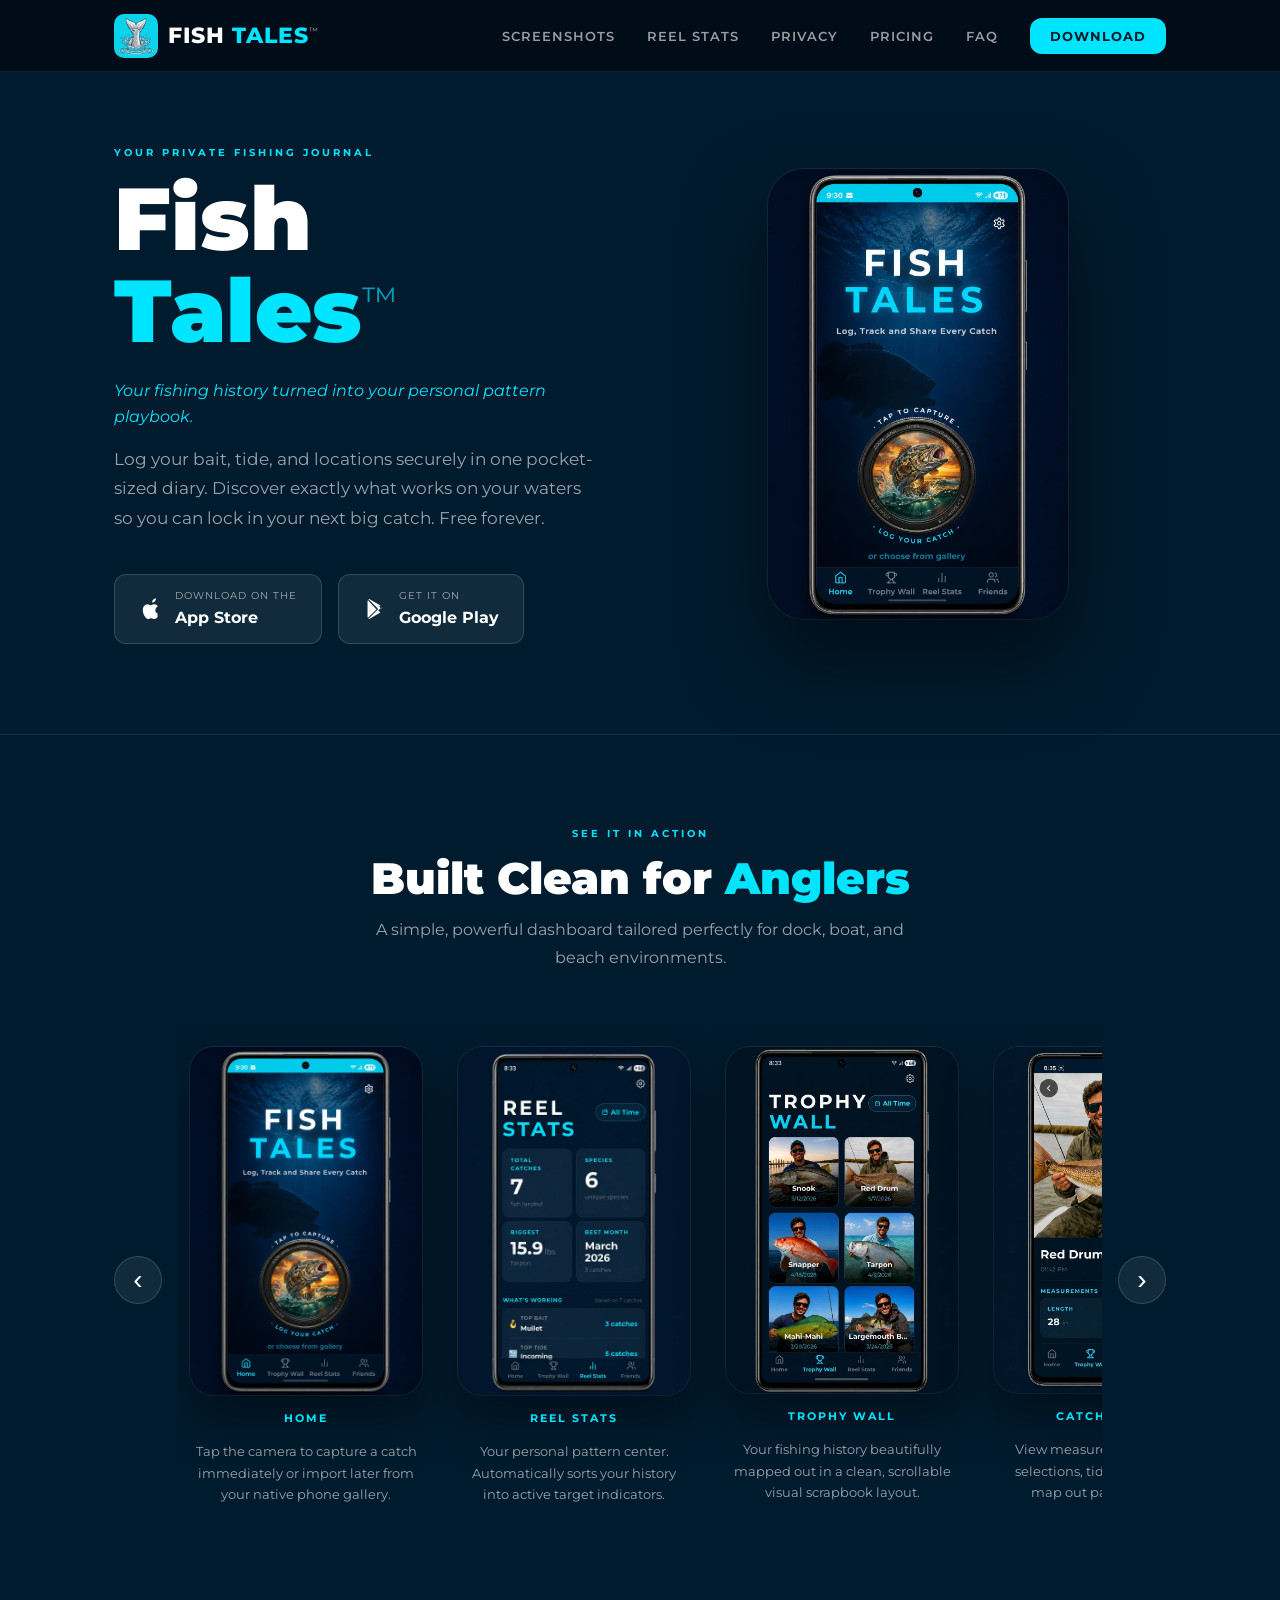
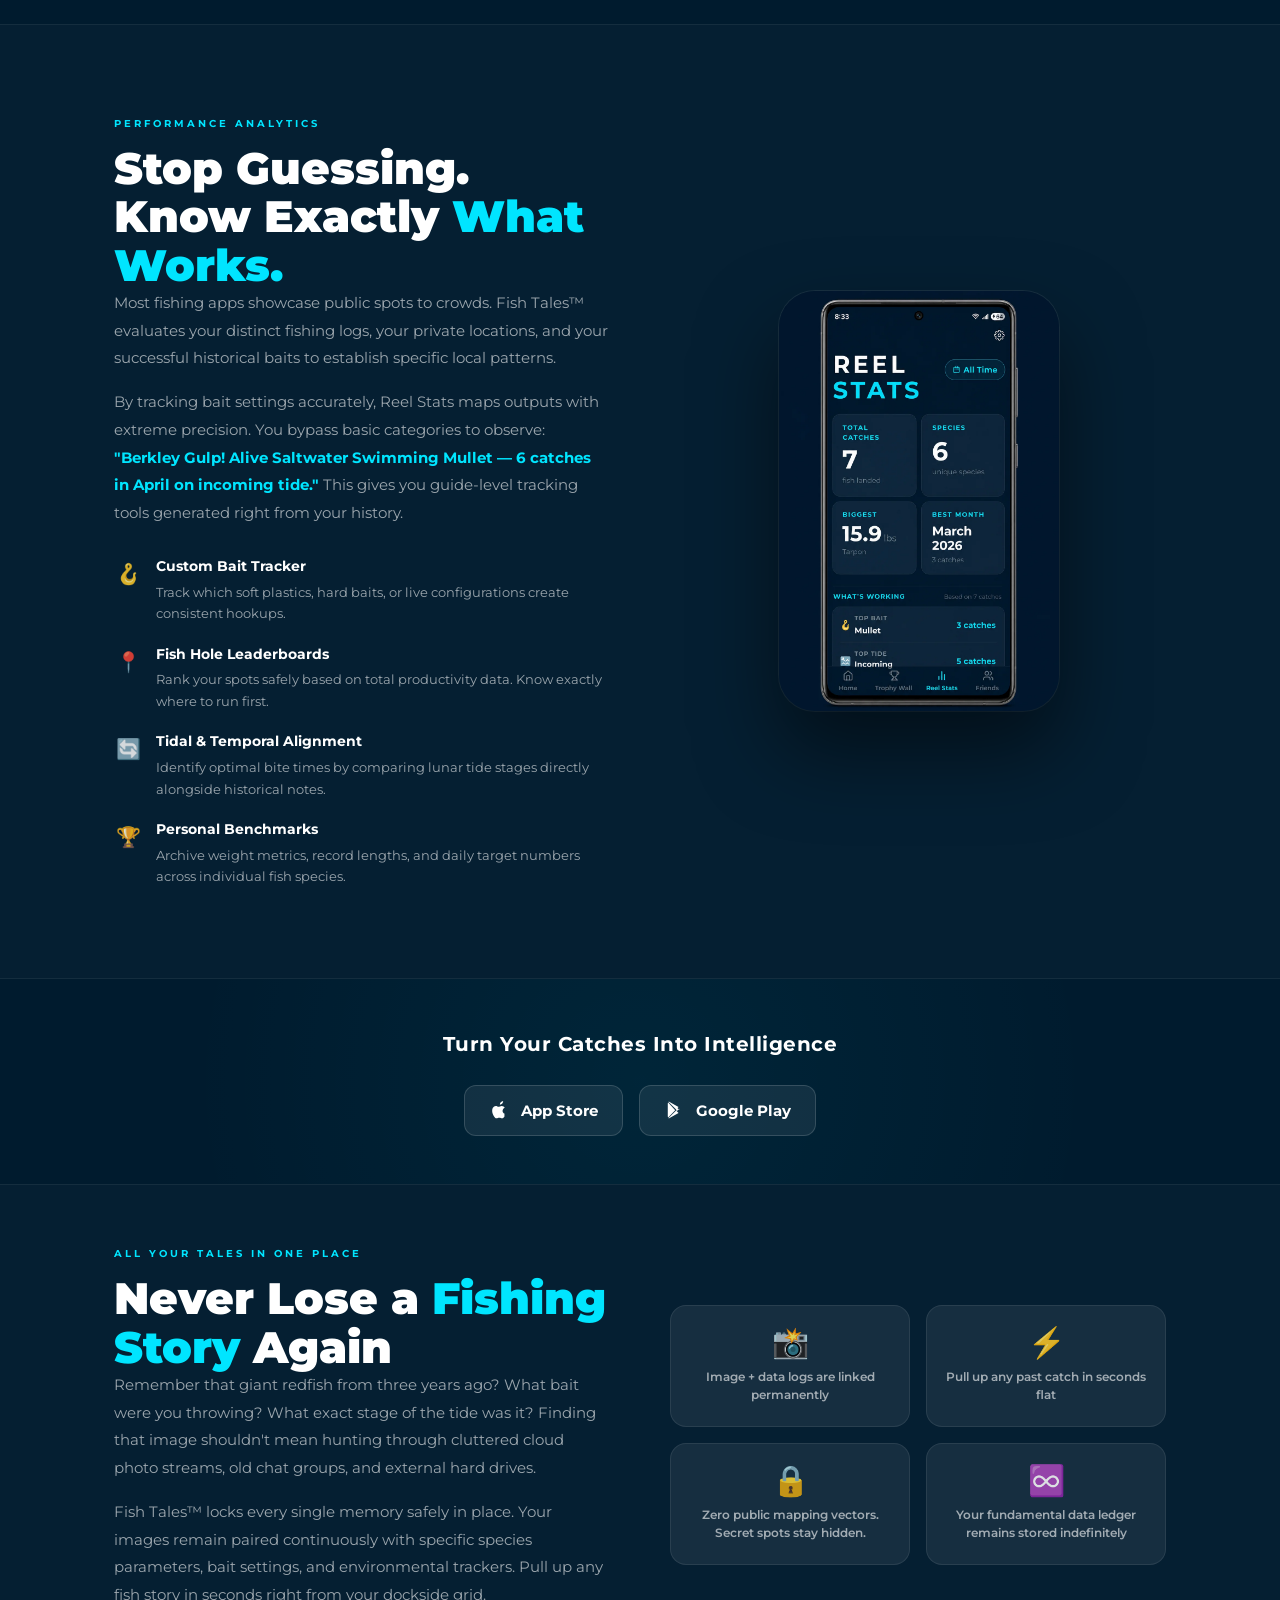
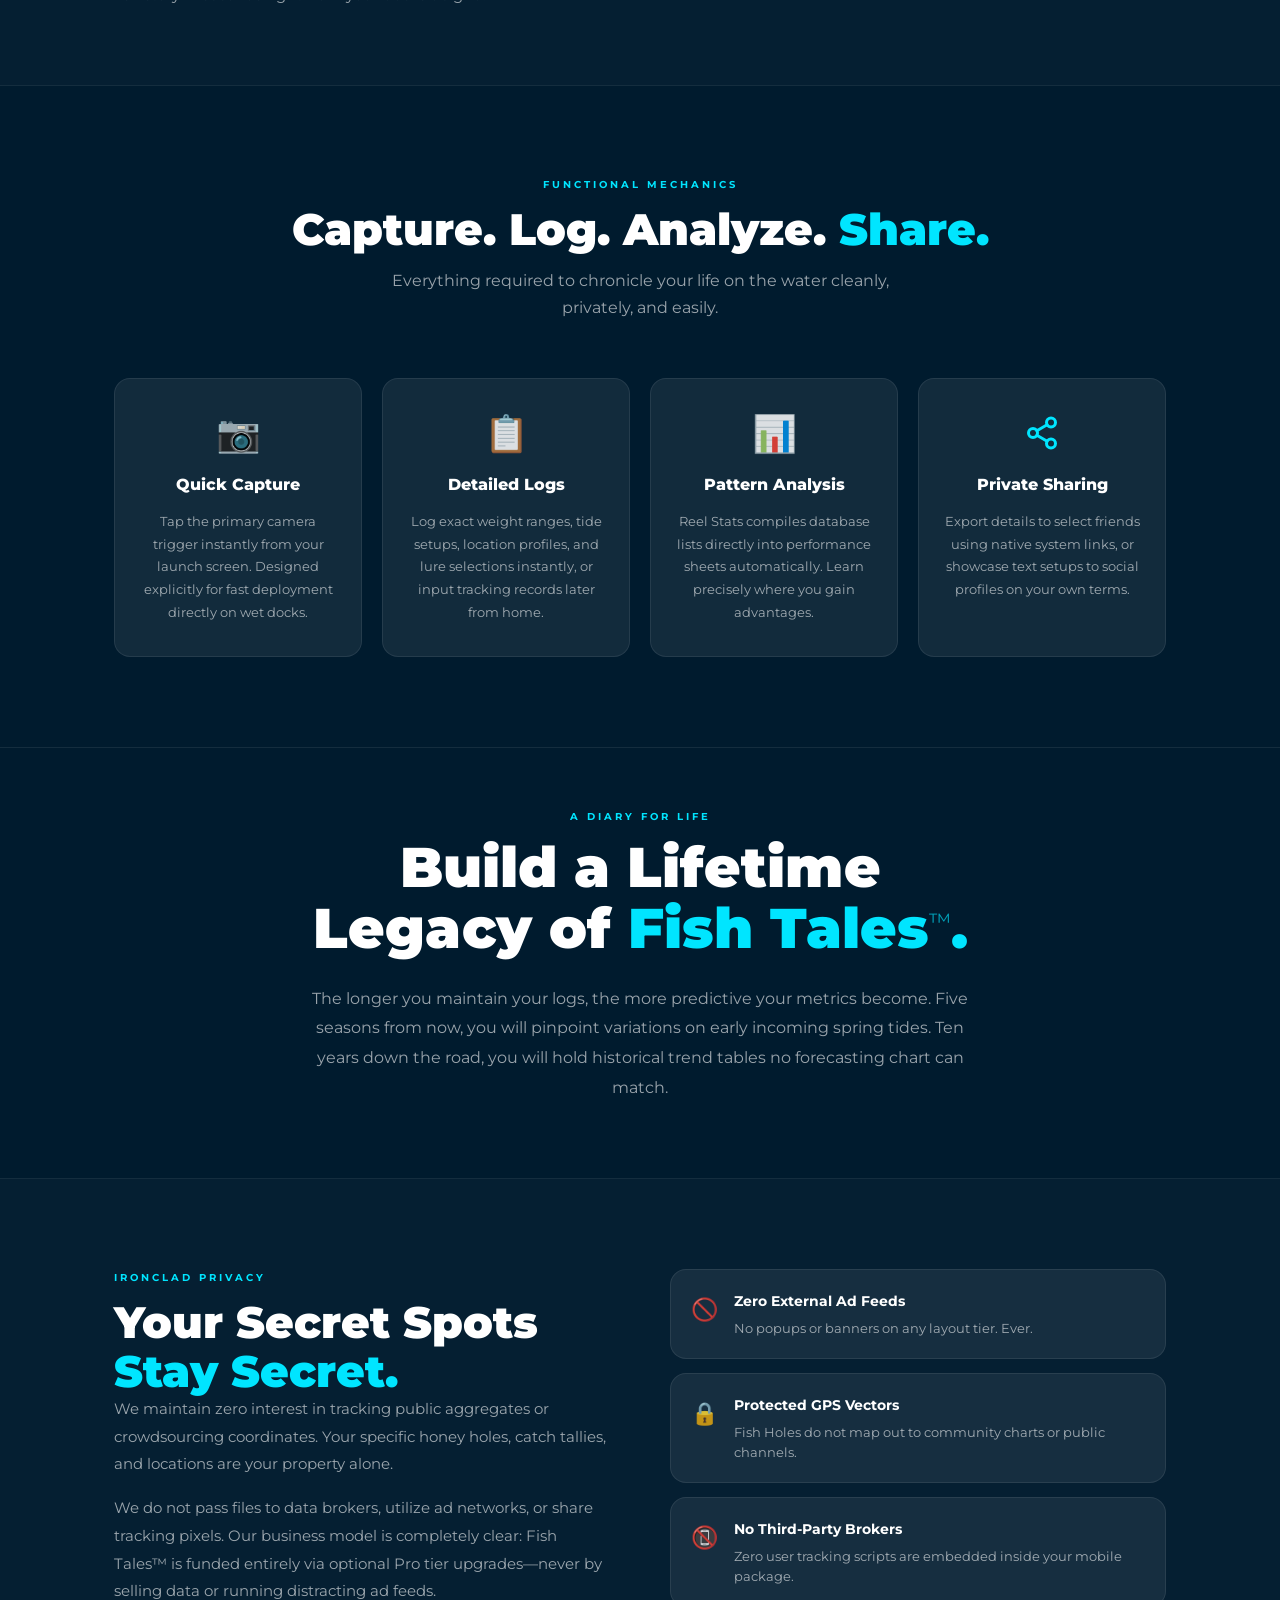
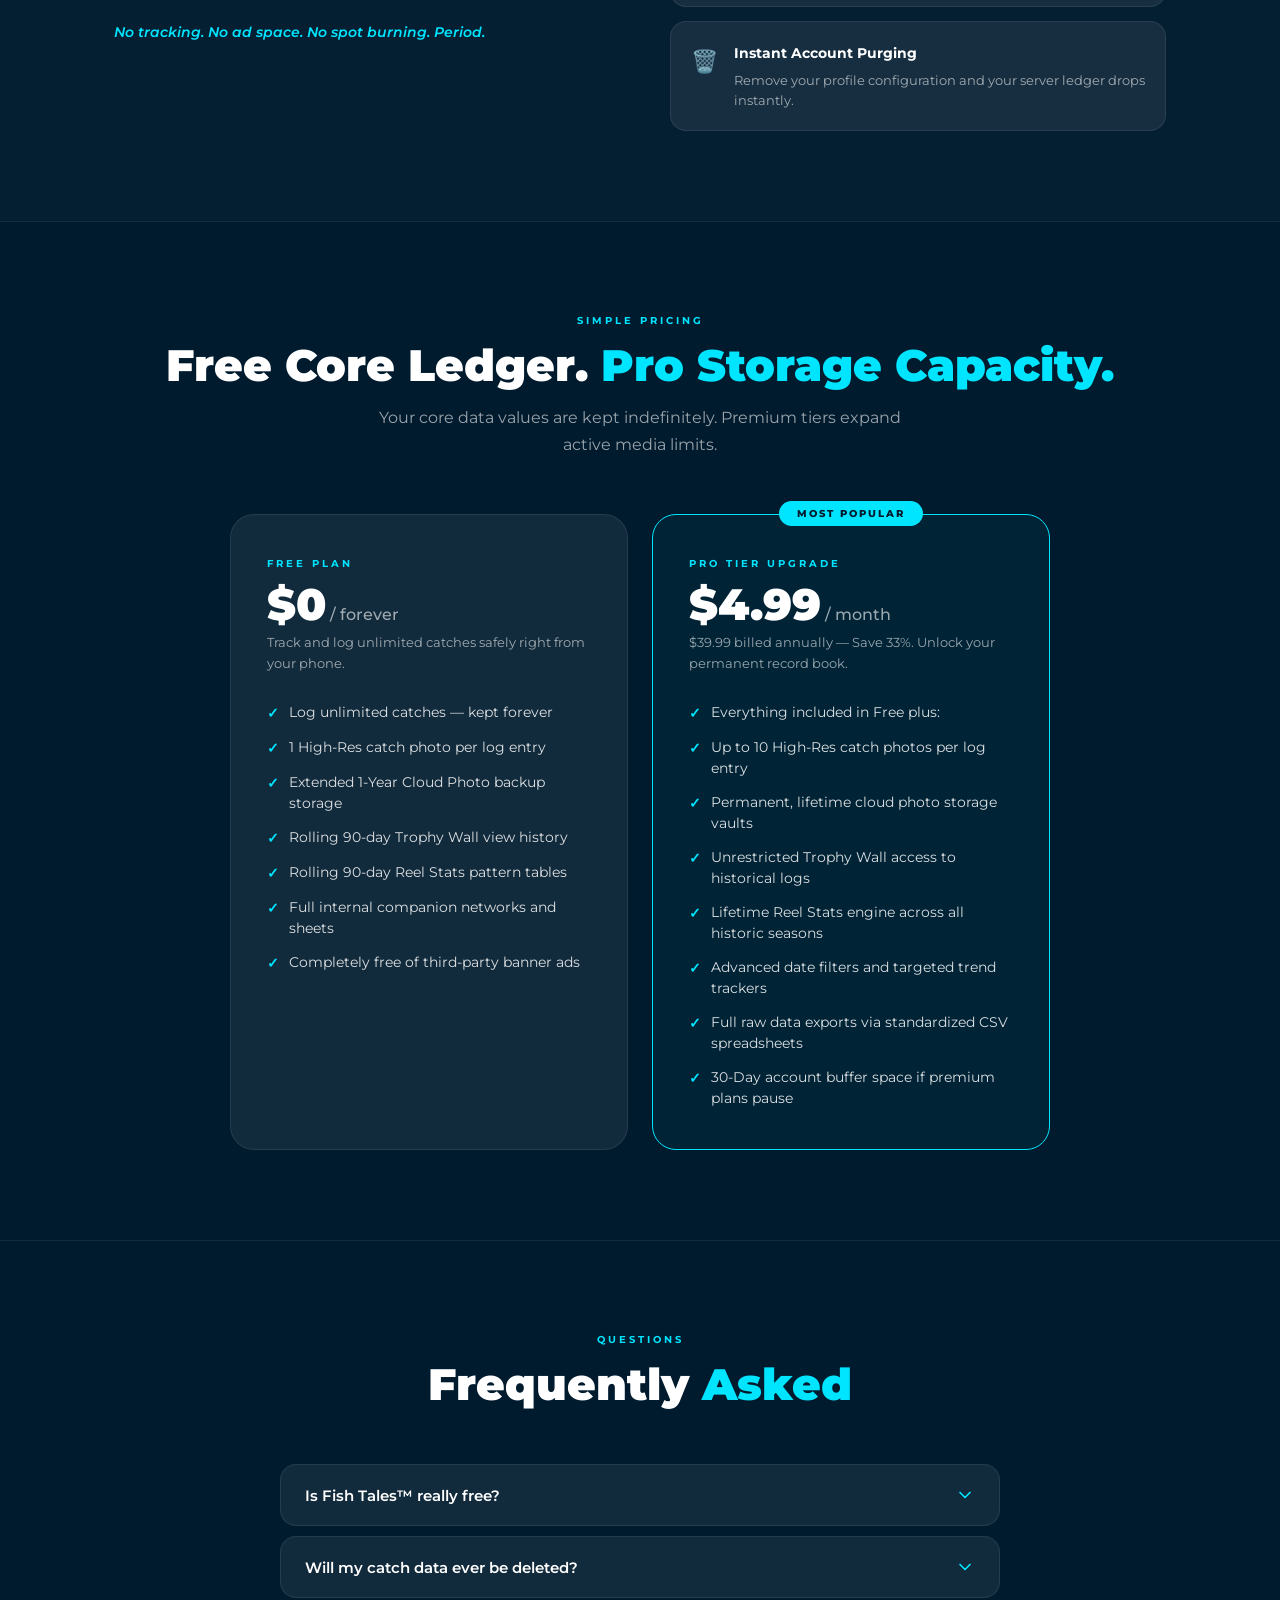
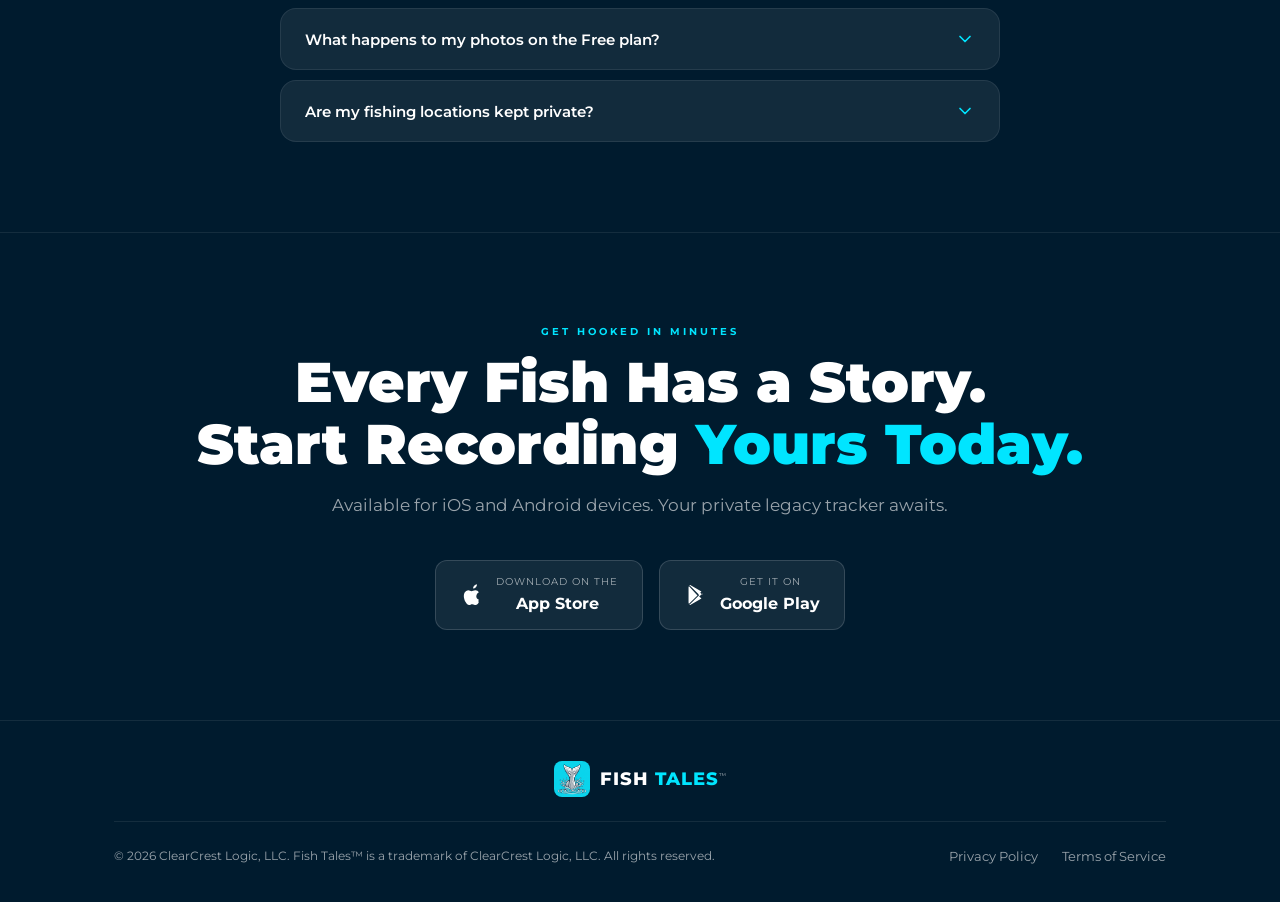
==== commit d5d8ce38: "Optimize message hierarchy and landing page copy" ====
--- a/index.html
+++ b/index.html
@@ -3,13 +3,13 @@
 <head>
   <meta charset="UTF-8" />
   <meta name="viewport" content="width=device-width, initial-scale=1.0" />
-  <title>Fish Tales&#8482; — Capture, Log & Share Every Catch</title>
-  <meta name="description" content="Fish Tales™ is the fishing diary that lives in your pocket. Capture your catches, build your Trophy Wall, track your Reel Stats, and share with friends. Free forever." />
+  <title>Fish Tales&#8482; — Your Private Fishing Diary & Pattern Playbook</title>
+  <meta name="description" content="Fish Tales™ is the private fishing diary that turns your catch history into intelligence. Track bait, tide, spots, and conditions safely. Free forever." />
 
   <!-- Favicon -->
   <link rel="icon" type="image/webp" href="images/icon-cyan.webp" />
 
-  <!-- Theme color (Android Chrome browser bar) -->
+  <!-- Theme color -->
   <meta name="theme-color" content="#001B2E" />
 
   <!-- Canonical URL -->
@@ -18,20 +18,18 @@
   <!-- Open Graph / Social Preview -->
   <meta property="og:type" content="website" />
   <meta property="og:url" content="https://getfishtales.com/" />
-  <meta property="og:title" content="Fish Tales™ — Capture, Log & Share Every Catch" />
-  <meta property="og:description" content="Fish Tales™ is the fishing diary that lives in your pocket. Capture your catches, build your Trophy Wall, track your Reel Stats, and share with friends. Free forever." />
+  <meta property="og:title" content="Fish Tales™ — Your Private Fishing Diary & Pattern Playbook" />
+  <meta property="og:description" content="Fish Tales™ is the private fishing diary that turns your catch history into intelligence. Track bait, tide, spots, and conditions safely. Free forever." />
   <meta property="og:image" content="https://getfishtales.com/images/screenshot-home.webp" />
   <meta name="twitter:card" content="summary_large_image" />
-  <meta name="twitter:title" content="Fish Tales™ — Capture, Log & Share Every Catch" />
-  <meta name="twitter:description" content="Fish Tales™ is the fishing diary that lives in your pocket. Capture your catches, build your Trophy Wall, track your Reel Stats, and share with friends. Free forever." />
+  <meta name="twitter:title" content="Fish Tales™ — Your Private Fishing Diary & Pattern Playbook" />
+  <meta name="twitter:description" content="Fish Tales™ is the private fishing diary that turns your catch history into intelligence. Track bait, tide, spots, and conditions safely. Free forever." />
   <meta name="twitter:image" content="https://getfishtales.com/images/screenshot-home.webp" />
   <meta property="og:image:width" content="1200" />
   <meta property="og:image:height" content="630" />
 
-  <!-- Apple Smart Banner — prompts iOS Safari users to download the app -->
   <meta name="apple-itunes-app" content="app-id=PLACEHOLDER" />
 
-  <!-- JSON-LD Structured Data — helps Google understand this is an app listing -->
   <script type="application/ld+json">
   {
     "@context": "https://schema.org",
@@ -68,8 +66,7 @@
 </head>
 <body>
 
-  <!-- Skip navigation — accessibility for keyboard users -->
-  <a href="#features" class="skip-nav">Skip to main content</a>
+  <a href="#screenshots" class="skip-nav">Skip to main content</a>
 
   <!-- NAV -->
   <nav>
@@ -79,9 +76,9 @@
         <span class="nav-logo-text">Fish <span>Tales</span><sup>™</sup></span>
       </a>
       <ul class="nav-links" id="navLinks">
-        <li><a href="#features">Features</a></li>
         <li><a href="#screenshots">Screenshots</a></li>
         <li><a href="#stats">Reel Stats</a></li>
+        <li><a href="#privacy">Privacy</a></li>
         <li><a href="#pricing">Pricing</a></li>
         <li><a href="#faq">FAQ</a></li>
         <li><a href="#download" class="nav-cta">Download</a></li>
@@ -94,7 +91,6 @@
     </div>
   </nav>
 
-  <!-- Mobile nav overlay -->
   <div class="nav-mobile-overlay" id="navOverlay"></div>
 
   <!-- HERO -->
@@ -102,18 +98,24 @@
     <div class="container">
       <div class="hero-inner">
         <div class="hero-content">
-          <p class="section-label">Your Fishing Diary</p>
+          <p class="section-label">Your Private Fishing Journal</p>
           <h1 class="hero-title">Fish <span>Tales<sup>™</sup></span></h1>
-          <p class="hero-tagline">You know how fish stories go — the fish gets a little bigger every time. With Fish Tales™, you've got the photo to prove it.</p>
-          <p class="hero-subtitle">Capture the moment. Log every detail. Analyze your catches. Share with your friends. Every catch has a story — Fish Tales™ keeps them all.</p>
+          <p class="hero-tagline">Your fishing history turned into your personal pattern playbook.</p>
+          <p class="hero-subtitle">Log your bait, tide, and locations securely in one pocket-sized diary. Discover exactly what works on your waters so you can lock in your next big catch. Free forever.</p>
           <div class="store-buttons">
             <a href="#download" class="store-btn">
+              <svg class="store-icon" viewBox="0 0 24 24" fill="currentColor" width="24" height="24">
+                <path d="M18.71,19.5C17.88,20.74,17,21.95,15.66,22c-1.34,0-1.76-.82-3.31-.82s-2,.79-3.32,.84C7.7,22,6.75,20.7,5.92,19.5,4.22,17,2.92,12.43,4.67,9.39A4.49,4.49,0,0,1,8.15,7.19c1.33,0,2.58,.92,3.4,1,.82,0,2.34-1.11,3.94-.95a4.34,4.34,0,0,1,3.41,1.9C15.56,11.23,15.42,15.22,18.71,16.5A4.32,4.32,0,0,0,18.71,19.5ZM15.94,4.17A4.27,4.27,0,0,0,17,1.19a4.39,4.39,0,0,0-2.85,1.48,4,4,0,0,0-1.08,2.9A3.68,3.68,0,0,0,15.94,4.17Z"/>
+              </svg>
               <div>
                 <div class="store-btn-label">Download on the</div>
                 <div class="store-btn-name">App Store</div>
               </div>
             </a>
             <a href="#download" class="store-btn">
+              <svg class="store-icon" viewBox="0 0 24 24" fill="currentColor" width="24" height="24">
+                <path d="M5,3.14a1.85,1.85,0,0,0-.46,1.29V19.57A1.85,1.85,0,0,0,5,20.86l8.47-8.47ZM14.6,11.26,17.45,8.4,6.2,2a1.45,1.45,0,0,0-1,.1ZM14.6,12.74,5.2,21.9a1.45,1.45,0,0,0,1,.1l11.25-6.4ZM18.59,12l-3-3L14.47,12l1.13,1.13,3-3A1.48,1.48,0,0,0,18.59,12Z"/>
+              </svg>
               <div>
                 <div class="store-btn-label">Get it on</div>
                 <div class="store-btn-name">Google Play</div>
@@ -123,74 +125,197 @@
         </div>
         <div class="hero-image">
           <div class="hero-image-glow"></div>
-          <img src="images/screenshot-home.webp" alt="Fish Tales™ App" width="300" height="650" />
-        </div>
-      </div>
-    </div>
-  </section>
-
-  <hr class="divider" />
-
-  <!-- THE PROBLEM -->
+          <img src="images/screenshot-home.webp" alt="Fish Tales™ App Home Screen" width="300" height="650" />
+        </div>
+      </div>
+    </div>
+  </section>
+
+  <hr class="divider" />
+
+  <!-- SCREENSHOTS CAROUSEL (Moved up for quick validation) -->
+  <section id="screenshots">
+    <div class="container">
+      <div class="section-header">
+        <p class="section-label">See It In Action</p>
+        <h2 class="section-title">Built Clean for <span>Anglers</span></h2>
+        <p class="section-subtitle">A simple, powerful dashboard tailored perfectly for dock, boat, and beach environments.</p>
+      </div>
+      <div class="carousel-wrapper">
+        <button class="carousel-btn" aria-label="Scroll carousel left" onclick="scrollCarousel(-1)">&#8249;</button>
+        <div class="carousel-track" id="screenshotCarousel">
+
+          <div class="screenshot-item">
+            <img src="images/screenshot-home.webp" alt="Home Screen Dashboard" width="240" />
+            <span class="screenshot-label">Home</span>
+            <p class="screenshot-desc">Tap the camera to capture a catch immediately or import later from your native phone gallery.</p>
+          </div>
+
+          <div class="screenshot-item">
+            <img src="images/screenshot-stats.webp" alt="Reel Stats Dashboard" loading="lazy" width="240" />
+            <span class="screenshot-label">Reel Stats</span>
+            <p class="screenshot-desc">Your personal pattern center. Automatically sorts your history into active target indicators.</p>
+          </div>
+
+          <div class="screenshot-item">
+            <img src="images/screenshot-trophy.webp" alt="Trophy Wall Interface" loading="lazy" width="240" />
+            <span class="screenshot-label">Trophy Wall</span>
+            <p class="screenshot-desc">Your fishing history beautifully mapped out in a clean, scrollable visual scrapbook layout.</p>
+          </div>
+
+          <div class="screenshot-item">
+            <img src="images/screenshot-catch.webp" alt="Detailed Catch Entry View" loading="lazy" width="240" />
+            <span class="screenshot-label">Catch Detail</span>
+            <p class="screenshot-desc">View measurements, full bait selections, tidal patterns, and map out paths instantly.</p>
+          </div>
+
+          <div class="screenshot-item">
+            <img src="images/screenshot-friends.webp" alt="Private Friends Social Feed" loading="lazy" width="240" />
+            <span class="screenshot-label">Friends</span>
+            <p class="screenshot-desc">Share selected records with close fishing partners securely without public database exposure.</p>
+          </div>
+
+        </div>
+        <button class="carousel-btn" aria-label="Scroll carousel right" onclick="scrollCarousel(1)">&#8250;</button>
+      </div>
+    </div>
+  </section>
+
+  <hr class="divider" />
+
+  <!-- REEL STATS (Core Utility Value Proposition) -->
+  <section id="stats" class="stats-section">
+    <div class="container">
+      <div class="stats-inner">
+        <div class="stats-content">
+          <p class="section-label">Performance Analytics</p>
+          <h2 class="section-title">Stop Guessing. Know Exactly <span>What Works.</span></h2>
+          <p class="stats-body">Most fishing apps showcase public spots to crowds. Fish Tales™ evaluates your distinct fishing logs, your private locations, and your successful historical baits to establish specific local patterns.</p>
+          <p class="stats-body">By tracking bait settings accurately, Reel Stats maps outputs with extreme precision. You bypass basic categories to observe: <strong>"Berkley Gulp! Alive Saltwater Swimming Mullet — 6 catches in April on incoming tide."</strong> This gives you guide-level tracking tools generated right from your history.</p>
+          
+          <div class="stats-features">
+            <div class="stats-feature">
+              <span class="stats-feature-icon">🪝</span>
+              <div>
+                <strong>Custom Bait Tracker</strong>
+                <p>Track which soft plastics, hard baits, or live configurations create consistent hookups.</p>
+              </div>
+            </div>
+            <div class="stats-feature">
+              <span class="stats-feature-icon">📍</span>
+              <div>
+                <strong>Fish Hole Leaderboards</strong>
+                <p>Rank your spots safely based on total productivity data. Know exactly where to run first.</p>
+              </div>
+            </div>
+            <div class="stats-feature">
+              <span class="stats-feature-icon">🔄</span>
+              <div>
+                <strong>Tidal & Temporal Alignment</strong>
+                <p>Identify optimal bite times by comparing lunar tide stages directly alongside historical notes.</p>
+              </div>
+            </div>
+            <div class="stats-feature">
+              <span class="stats-feature-icon">🏆</span>
+              <div>
+                <strong>Personal Benchmarks</strong>
+                <p>Archive weight metrics, record lengths, and daily target numbers across individual fish species.</p>
+              </div>
+            </div>
+          </div>
+        </div>
+        <div class="stats-image">
+          <img src="images/screenshot-stats.webp" alt="Reel Stats Intelligence Graph" loading="lazy" width="280" />
+        </div>
+      </div>
+    </div>
+  </section>
+
+  <hr class="divider" />
+
+  <!-- MID-PAGE CONVERSION BREAK -->
+  <section class="mid-cta-section">
+    <div class="container text-center">
+      <h3 class="mid-cta-title">Turn Your Catches Into Intelligence</h3>
+      <div class="store-buttons store-buttons-centered">
+        <a href="#download" class="store-btn">
+          <svg class="store-icon" viewBox="0 0 24 24" fill="currentColor" width="20" height="20">
+            <path d="M18.71,19.5C17.88,20.74,17,21.95,15.66,22c-1.34,0-1.76-.82-3.31-.82s-2,.79-3.32,.84C7.7,22,6.75,20.7,5.92,19.5,4.22,17,2.92,12.43,4.67,9.39A4.49,4.49,0,0,1,8.15,7.19c1.33,0,2.58,.92,3.4,1,.82,0,2.34-1.11,3.94-.95a4.34,4.34,0,0,1,3.41,1.9C15.56,11.23,15.42,15.22,18.71,16.5A4.32,4.32,0,0,0,18.71,19.5ZM15.94,4.17A4.27,4.27,0,0,0,17,1.19a4.39,4.39,0,0,0-2.85,1.48,4,4,0,0,0-1.08,2.9A3.68,3.68,0,0,0,15.94,4.17Z"/>
+          </svg>
+          <span>App Store</span>
+        </a>
+        <a href="#download" class="store-btn">
+          <svg class="store-icon" viewBox="0 0 24 24" fill="currentColor" width="20" height="20">
+            <path d="M5,3.14a1.85,1.85,0,0,0-.46,1.29V19.57A1.85,1.85,0,0,0,5,20.86l8.47-8.47ZM14.6,11.26,17.45,8.4,6.2,2a1.45,1.45,0,0,0-1,.1ZM14.6,12.74,5.2,21.9a1.45,1.45,0,0,0,1,.1l11.25-6.4ZM18.59,12l-3-3L14.47,12l1.13,1.13,3-3A1.48,1.48,0,0,0,18.59,12Z"/>
+          </svg>
+          <span>Google Play</span>
+        </a>
+      </div>
+    </div>
+  </section>
+
+  <hr class="divider" />
+
+  <!-- THE PROBLEM / THE DIARY PILLAR (Emotional Sentiment & Centralization Value) -->
   <section id="problem" class="problem-section">
     <div class="container">
       <div class="problem-inner">
         <div class="problem-text">
-          <p class="section-label">Sound Familiar?</p>
-          <h2 class="section-title">Remember That <span>Big One</span>?</h2>
-          <p class="problem-body">Remember that giant redfish from three years ago? What bait were you using? What tide? Where exactly were you? Now imagine trying to find the photo — scattered across your phone, your hard drive, a cloud backup you forgot about. Everywhere and nowhere.</p>
-          <p class="problem-body">With Fish Tales™, every catch comes with the full story attached. Species, size, bait, tide, location, notes — all linked to the photo, right in your pocket. Pull it up in seconds. Share it on the spot. Never lose a fish tale again.</p>
+          <p class="section-label">All Your Tales In One Place</p>
+          <h2 class="section-title">Never Lose a <span>Fishing Story</span> Again</h2>
+          <p class="problem-body">Remember that giant redfish from three years ago? What bait were you throwing? What exact stage of the tide was it? Finding that image shouldn't mean hunting through cluttered cloud photo streams, old chat groups, and external hard drives.</p>
+          <p class="problem-body">Fish Tales™ locks every single memory safely in place. Your images remain paired continuously with specific species parameters, bait settings, and environmental trackers. Pull up any fish story in seconds right from your dockside grid.</p>
         </div>
         <div class="problem-stats">
           <div class="problem-stat">
             <div class="problem-stat-number">📸</div>
-            <div class="problem-stat-label">Photo + data together — never separated</div>
+            <div class="problem-stat-label">Image + data logs are linked permanently</div>
           </div>
           <div class="problem-stat">
             <div class="problem-stat-number">⚡</div>
-            <div class="problem-stat-label">Pull up any catch in seconds</div>
+            <div class="problem-stat-label">Pull up any past catch in seconds flat</div>
           </div>
           <div class="problem-stat">
             <div class="problem-stat-number">🔒</div>
-            <div class="problem-stat-label">Your spots stay private — always</div>
+            <div class="problem-stat-label">Zero public mapping vectors. Secret spots stay hidden.</div>
           </div>
           <div class="problem-stat">
             <div class="problem-stat-number">♾️</div>
-            <div class="problem-stat-label">Catch data stored forever — never deleted</div>
-          </div>
-        </div>
-      </div>
-    </div>
-  </section>
-
-  <hr class="divider" />
-
-  <!-- FEATURES -->
+            <div class="problem-stat-label">Your fundamental data ledger remains stored indefinitely</div>
+          </div>
+        </div>
+      </div>
+    </div>
+  </section>
+
+  <hr class="divider" />
+
+  <!-- HIGH LEVEL UTILITY SUMMARY OVERVIEW -->
   <section id="features">
     <div class="container">
       <div class="section-header">
-        <p class="section-label">What You Get</p>
+        <p class="section-label">Functional Mechanics</p>
         <h2 class="section-title">Capture. Log. Analyze. <span>Share.</span></h2>
-        <p class="section-subtitle">Everything you need to document your fishing life — beautifully, privately, and for free.</p>
+        <p class="section-subtitle">Everything required to chronicle your life on the water cleanly, privately, and easily.</p>
       </div>
       <div class="features-grid">
 
         <div class="feature-card">
           <div class="feature-icon">📷</div>
-          <div class="feature-title">Capture</div>
-          <p class="feature-desc">Tap the camera button right from the home screen. Take the photo, or import from your gallery. Fast, simple, built for the dock — not the desk.</p>
+          <div class="feature-title">Quick Capture</div>
+          <p class="feature-desc">Tap the primary camera trigger instantly from your launch screen. Designed explicitly for fast deployment directly on wet docks.</p>
         </div>
 
         <div class="feature-card">
           <div class="feature-icon">📋</div>
-          <div class="feature-title">Log</div>
-          <p class="feature-desc">Record species, size, weight, bait, tide, fish hole, GPS, and notes. Quick mode logs in seconds. Detailed mode captures everything. Fill in the rest later from Trophy Wall.</p>
+          <div class="feature-title">Detailed Logs</div>
+          <p class="feature-desc">Log exact weight ranges, tide setups, location profiles, and lure selections instantly, or input tracking records later from home.</p>
         </div>
 
         <div class="feature-card">
           <div class="feature-icon">📊</div>
-          <div class="feature-title">Analyze</div>
-          <p class="feature-desc">Reel Stats turns your catch history into intelligence. Top bait, best tide, hottest spots, personal records — all built automatically from your diary.</p>
+          <div class="feature-title">Pattern Analysis</div>
+          <p class="feature-desc">Reel Stats compiles database lists directly into performance sheets automatically. Learn precisely where you gain advantages.</p>
         </div>
 
         <div class="feature-card">
@@ -203,217 +328,115 @@
               <line x1="15.41" y1="6.51" x2="8.59" y2="10.49" stroke="#00E5FF" stroke-width="2" stroke-linecap="round"/>
             </svg>
           </div>
-          <div class="feature-title">Share</div>
-          <p class="feature-desc">Share catches with fishing friends privately inside the app, or send them anywhere — Instagram, Facebook, text, email — with one tap using your phone's native share sheet.</p>
-        </div>
-
-      </div>
-    </div>
-  </section>
-
-  <hr class="divider" />
-
-  <!-- SCREENSHOTS CAROUSEL -->
-  <section id="screenshots">
-    <div class="container">
-      <div class="section-header">
-        <p class="section-label">See It In Action</p>
-        <h2 class="section-title">Built for <span>Anglers</span></h2>
-        <p class="section-subtitle">A fishing diary that actually looks as good as the fish you catch.</p>
-      </div>
-      <div class="carousel-wrapper">
-        <button class="carousel-btn" aria-label="Scroll carousel left" onclick="scrollCarousel(-1)">&#8249;</button>
-        <div class="carousel-track" id="screenshotCarousel">
-
-          <div class="screenshot-item">
-            <img src="images/screenshot-home.webp" alt="Home Screen" width="240" />
-            <span class="screenshot-label">Home</span>
-            <p class="screenshot-desc">Your fishing diary opens here. Tap the camera to capture your catch or import from your gallery. Five stunning background scenes to make it yours.</p>
-          </div>
-
-          <div class="screenshot-item">
-            <img src="images/screenshot-trophy.webp" alt="Trophy Wall" loading="lazy" width="240" />
-            <span class="screenshot-label">Trophy Wall</span>
-            <p class="screenshot-desc">Every catch beautifully displayed in your personal photo grid. Tap any catch to open the full detail view — photos, measurements, bait, location, and more.</p>
-          </div>
-
-          <div class="screenshot-item">
-            <img src="images/screenshot-catch.webp" alt="Catch Detail" loading="lazy" width="240" />
-            <span class="screenshot-label">Catch Detail</span>
-            <p class="screenshot-desc">Tap any catch to see the full story. Scroll through multiple photos, view all logged data, and launch GPS coordinates directly in Google Maps.</p>
-          </div>
-
-          <div class="screenshot-item">
-            <img src="images/screenshot-stats.webp" alt="Reel Stats" loading="lazy" width="240" />
-            <span class="screenshot-label">Reel Stats</span>
-            <p class="screenshot-desc">Your catches turned into intelligence. Top bait, best tide, hottest spots, personal records — all built automatically from your history.</p>
-          </div>
-
-          <div class="screenshot-item">
-            <img src="images/screenshot-friends.webp" alt="Friends Feed" loading="lazy" width="240" />
-            <span class="screenshot-label">Friends</span>
-            <p class="screenshot-desc">Share catches with your fishing friends privately. React with emojis, see their catches, relive the best days on the water together.</p>
-          </div>
-
-        </div>
-        <button class="carousel-btn" aria-label="Scroll carousel right" onclick="scrollCarousel(1)">&#8250;</button>
-      </div>
-    </div>
-  </section>
-
-  <hr class="divider" />
-
-  <!-- REEL STATS -->
-  <section id="stats" class="stats-section">
-    <div class="container">
-      <div class="stats-inner">
-        <div class="stats-content">
-          <p class="section-label">Reel Stats</p>
-          <h2 class="section-title">Your Fishing History<br />Turned Into <span>Intelligence</span></h2>
-          <p class="stats-body">Most fishing apps tell you where to find fish. Fish Tales™ tells you where <em>you</em> find fish — based on your own history, your own spots, your own patterns.</p>
-          <p class="stats-body">The more detail you log, the more powerful your stats become. Tag your bait on every catch and Reel Stats shows you exactly which bait produces — not just "artificials work" but <strong>"Berkley Gulp! Alive Saltwater Swimming Mullet — 6 catches in April on incoming tide."</strong> That's guide-level data built from your own diary.</p>
-          <div class="stats-features">
-            <div class="stats-feature">
-              <span class="stats-feature-icon">🪝</span>
-              <div>
-                <strong>Bait Breakdown</strong>
-                <p>See exactly which baits produce. Your custom Bait Bucket makes it as granular as you want.</p>
-              </div>
-            </div>
-            <div class="stats-feature">
-              <span class="stats-feature-icon">📍</span>
-              <div>
-                <strong>Fish Hole Leaderboard</strong>
-                <p>Rank your private spots by catch count. Know which holes are actually producing.</p>
-              </div>
-            </div>
-            <div class="stats-feature">
-              <span class="stats-feature-icon">🔄</span>
-              <div>
-                <strong>Tide & Time of Day</strong>
-                <p>Discover your personal patterns — which tide stage and time of day puts fish on the hook.</p>
-              </div>
-            </div>
-            <div class="stats-feature">
-              <span class="stats-feature-icon">🏆</span>
-              <div>
-                <strong>Personal Records</strong>
-                <p>Longest fish, heaviest fish, most in a day — your records, per species, all time.</p>
-              </div>
-            </div>
-          </div>
-        </div>
-        <div class="stats-image">
-          <img src="images/screenshot-stats.webp" alt="Reel Stats" loading="lazy" width="280" />
-        </div>
-      </div>
-    </div>
-  </section>
-
-  <hr class="divider" />
-
-  <!-- LIFETIME -->
+          <div class="feature-title">Private Sharing</div>
+          <p class="feature-desc">Export details to select friends using native system links, or showcase text setups to social profiles on your own terms.</p>
+        </div>
+
+      </div>
+    </div>
+  </section>
+
+  <hr class="divider" />
+
+  <!-- LIFETIME VISION -->
   <section class="lifetime-section">
     <div class="container">
       <div class="lifetime-inner">
         <p class="section-label">A Diary For Life</p>
-        <h2 class="lifetime-title">Imagine a Lifetime of <span>Fish Tales<sup>™</sup>.</span></h2>
-        <p class="lifetime-body">The longer you fish, the more powerful your diary becomes. Five years from now you'll know exactly which bait worked on incoming tide in April. Ten years from now you'll have patterns no forecast can predict.</p>
-        <p class="lifetime-body">Fish Tales™ grows with you. The data you log today becomes the patterns you fish by tomorrow. And the memories you capture now are the fish tales you'll tell forever.</p>
-      </div>
-    </div>
-  </section>
-
-  <hr class="divider" />
-
-  <!-- PRIVACY -->
-  <section class="privacy-section">
+        <h2 class="lifetime-title">Build a Lifetime Legacy of <span>Fish Tales<sup>™</sup>.</span></h2>
+        <p class="lifetime-body">The longer you maintain your logs, the more predictive your metrics become. Five seasons from now, you will pinpoint variations on early incoming spring tides. Ten years down the road, you will hold historical trend tables no forecasting chart can match.</p>
+      </div>
+    </div>
+  </section>
+
+  <hr class="divider" />
+
+  <!-- PRIVACY (Aggressive Defensive Positioning) -->
+  <section id="privacy" class="privacy-section">
     <div class="container">
       <div class="privacy-inner">
         <div class="privacy-content">
-          <p class="section-label">Your Privacy</p>
-          <h2 class="section-title">Your Catches. Your Photos. <span>Your Data.</span></h2>
-          <p class="privacy-body">Everything you log in Fish Tales™ — your catches, your photos, your fish holes, your patterns — exists for one reason only: to power your experience in the app.</p>
-          <p class="privacy-body">We don't analyze your data to sell insights. We don't share your information with advertisers. We don't use your photos for any purpose beyond displaying them to you. There is no third-party tracking, no ad network, no data broker relationship of any kind.</p>
-          <p class="privacy-footer-line">Fish Tales™ is funded entirely by Pro subscriptions — not advertisers. Your diary is yours.</p>
+          <p class="section-label">Ironclad Privacy</p>
+          <h2 class="section-title">Your Secret Spots <span>Stay Secret.</span></h2>
+          <p class="privacy-body">We maintain zero interest in tracking public aggregates or crowdsourcing coordinates. Your specific honey holes, catch tallies, and locations are your property alone.</p>
+          <p class="privacy-body">We do not pass files to data brokers, utilize ad networks, or share tracking pixels. Our business model is completely clear: Fish Tales™ is funded entirely via optional Pro tier upgrades—never by selling data or running distracting ad feeds.</p>
+          <p class="privacy-footer-line">No tracking. No ad space. No spot burning. Period.</p>
         </div>
         <div class="privacy-pillars">
           <div class="privacy-pillar">
             <div class="privacy-pillar-icon">🚫</div>
             <div class="privacy-pillar-text">
-              <strong>No ads. Ever.</strong>
-              <p>Not on Free. Not on Pro. Never.</p>
+              <strong>Zero External Ad Feeds</strong>
+              <p>No popups or banners on any layout tier. Ever.</p>
             </div>
           </div>
           <div class="privacy-pillar">
             <div class="privacy-pillar-icon">🔒</div>
             <div class="privacy-pillar-text">
-              <strong>Your spots stay private. Always.</strong>
-              <p>Fish Holes never appear on any public map or database.</p>
+              <strong>Protected GPS Vectors</strong>
+              <p>Fish Holes do not map out to community charts or public channels.</p>
             </div>
           </div>
           <div class="privacy-pillar">
             <div class="privacy-pillar-icon">📵</div>
             <div class="privacy-pillar-text">
-              <strong>No third-party tracking.</strong>
-              <p>No analytics SDKs. No advertising identifiers. Nothing.</p>
+              <strong>No Third-Party Brokers</strong>
+              <p>Zero user tracking scripts are embedded inside your mobile package.</p>
             </div>
           </div>
           <div class="privacy-pillar">
             <div class="privacy-pillar-icon">🗑️</div>
             <div class="privacy-pillar-text">
-              <strong>Delete and it's gone. Permanently.</strong>
-              <p>Delete your account and every byte of your data is removed from our systems.</p>
-            </div>
-          </div>
-        </div>
-      </div>
-    </div>
-  </section>
-
-  <hr class="divider" />
-
-  <!-- PRICING -->
+              <strong>Instant Account Purging</strong>
+              <p>Remove your profile configuration and your server ledger drops instantly.</p>
+            </div>
+          </div>
+        </div>
+      </div>
+    </div>
+  </section>
+
+  <hr class="divider" />
+
+  <!-- PRICING (Optimized Free/Pro Messaging) -->
   <section id="pricing">
     <div class="container">
       <div class="section-header">
         <p class="section-label">Simple Pricing</p>
-        <h2 class="section-title">Free Forever. <span>Pro When You're Ready.</span></h2>
-        <p class="section-subtitle">Your catch data is never deleted — ever. Pro just opens the whole book.</p>
+        <h2 class="section-title">Free Core Ledger. <span>Pro Storage Capacity.</span></h2>
+        <p class="section-subtitle">Your core data values are kept indefinitely. Premium tiers expand active media limits.</p>
       </div>
       <div class="pricing-grid">
 
         <div class="pricing-card">
-          <p class="pricing-plan">Free</p>
+          <p class="pricing-plan">Free Plan</p>
           <div class="pricing-price">$0<span> / forever</span></div>
-          <p class="pricing-desc">Everything you need to start documenting your catches today.</p>
+          <p class="pricing-desc">Track and log unlimited catches safely right from your phone.</p>
           <ul class="pricing-features">
-            <li>Log unlimited catches — forever</li>
-            <li>1 photo per catch, stored for 1 year</li>
-            <li>Last 90 days on Trophy Wall & Reel Stats</li>
-            <li>Full Friends feed — share, react, get notified</li>
-            <li>Share internally with friends OR externally to social, email & more</li>
-            <li>Fish Box, Bait Bucket & Fish Holes — fully customizable</li>
-            <li>5 beautiful home scenes to choose from</li>
-            <li>Your catch data is never deleted — ever</li>
-            <li>No ads. Ever.</li>
+            <li>Log unlimited catches — kept forever</li>
+            <li>1 High-Res catch photo per log entry</li>
+            <li>Extended 1-Year Cloud Photo backup storage</li>
+            <li>Rolling 90-day Trophy Wall view history</li>
+            <li>Rolling 90-day Reel Stats pattern tables</li>
+            <li>Full internal companion networks and sheets</li>
+            <li>Completely free of third-party banner ads</li>
           </ul>
         </div>
 
         <div class="pricing-card pro">
           <div class="pricing-badge">Most Popular</div>
-          <p class="pricing-plan">Pro</p>
+          <p class="pricing-plan">Pro Tier Upgrade</p>
           <div class="pricing-price">$4.99<span> / month</span></div>
-          <p class="pricing-desc">$39.99/year — save 33%. Your complete fishing story, from day one.</p>
+          <p class="pricing-desc">$39.99 billed annually — Save 33%. Unlock your permanent record book.</p>
           <ul class="pricing-features">
-            <li>Everything in Free, plus:</li>
-            <li>Up to 10 photos per catch — the full story, not just one shot</li>
-            <li>Complete Trophy Wall from your very first catch</li>
-            <li>Full Reel Stats history — spot patterns across every season</li>
-            <li>Date range filter on Trophy Wall</li>
-            <li>Export your complete history as CSV — your data, yours to keep</li>
-            <li>Photos protected for as long as you're a member</li>
-            <li>30-day grace period if you ever pause — nothing lost</li>
+            <li>Everything included in Free plus:</li>
+            <li>Up to 10 High-Res catch photos per log entry</li>
+            <li>Permanent, lifetime cloud photo storage vaults</li>
+            <li>Unrestricted Trophy Wall access to historical logs</li>
+            <li>Lifetime Reel Stats engine across all historic seasons</li>
+            <li>Advanced date filters and targeted trend trackers</li>
+            <li>Full raw data exports via standardized CSV spreadsheets</li>
+            <li>30-Day account buffer space if premium plans pause</li>
           </ul>
         </div>
 
@@ -433,90 +456,51 @@
       <div class="faq-list">
 
         <div class="faq-item">
-          <button class="faq-question" aria-expanded="false">Is Fish Tales™ really free?<span class="faq-chevron"><svg viewBox="0 0 24 24" fill="none" xmlns="http://www.w3.org/2000/svg"><polyline points="6 9 12 15 18 9" stroke="currentColor" stroke-width="2" stroke-linecap="round" stroke-linejoin="round"/></svg></span></button>
-          <div class="faq-answer"><div class="faq-answer-inner">Yes — completely free to download and use. Log unlimited catches, use all the social and sharing features, and customize your Fish Box, Bait Bucket, and Fish Holes at no cost. Pro unlocks your full history, more photos per catch, and CSV export.</div></div>
+          <button class="faq-question" aria-expanded="false">Is Fish Tales™ really free?<span class="faq-chevron"><svg viewBox="0 0 24 24" fill="none"><polyline points="6 9 12 15 18 9" stroke="currentColor" stroke-width="2" stroke-linecap="round" stroke-linejoin="round"/></svg></span></button>
+          <div class="faq-answer"><div class="faq-answer-inner">Yes. You can track unlimited text catches, customize species, configure your bait setup, and view live 90-day tracking summaries completely free. Pro tier simply upgrades cloud image storage thresholds and full lifetime history tools.</div></div>
         </div>
 
         <div class="faq-item">
-          <button class="faq-question" aria-expanded="false">Can I customize my species, bait, and fishing spots?<span class="faq-chevron"><svg viewBox="0 0 24 24" fill="none" xmlns="http://www.w3.org/2000/svg"><polyline points="6 9 12 15 18 9" stroke="currentColor" stroke-width="2" stroke-linecap="round" stroke-linejoin="round"/></svg></span></button>
-          <div class="faq-answer"><div class="faq-answer-inner">Absolutely — and this is one of Fish Tales™'s most powerful features. Your Fish Box lets you build a custom species list organized by saltwater and freshwater. Your Bait Bucket lets you add any bait as specifically as you want — not just "Live Bait" but "Live Mullet" or "Berkley Gulp! Alive Saltwater Swimming Mullet." Your Fish Holes let you name and save your private spots. The more specific you log, the more powerful your Reel Stats become. All customization is free.</div></div>
+          <button class="faq-question" aria-expanded="false">Will my catch data ever be deleted?<span class="faq-chevron"><svg viewBox="0 0 24 24" fill="none"><polyline points="6 9 12 15 18 9" stroke="currentColor" stroke-width="2" stroke-linecap="round" stroke-linejoin="round"/></svg></span></button>
+          <div class="faq-answer"><div class="faq-answer-inner">Never. Your primary logged text records—including date fields, weight, species, and selected gear notes—are kept permanently. Free users view a rolling 90 days of patterns. Upgrading to Pro unlocks access to your entire historical archive instantly without data loss.</div></div>
         </div>
 
         <div class="faq-item">
-          <button class="faq-question" aria-expanded="false">Will my catch data ever be deleted?<span class="faq-chevron"><svg viewBox="0 0 24 24" fill="none" xmlns="http://www.w3.org/2000/svg"><polyline points="6 9 12 15 18 9" stroke="currentColor" stroke-width="2" stroke-linecap="round" stroke-linejoin="round"/></svg></span></button>
-          <div class="faq-answer"><div class="faq-answer-inner">Never. Your catch records — species, size, bait, notes, date — are stored forever regardless of your plan. Free users see the last 90 days on Trophy Wall and Reel Stats. Upgrade to Pro and your full history appears instantly. Nothing is ever lost.</div></div>
+          <button class="faq-question" aria-expanded="false">What happens to my photos on the Free plan?<span class="faq-chevron"><svg viewBox="0 0 24 24" fill="none"><polyline points="6 9 12 15 18 9" stroke="currentColor" stroke-width="2" stroke-linecap="round" stroke-linejoin="round"/></svg></span></button>
+          <div class="faq-answer"><div class="faq-answer-inner">Free accounts receive 1 full year of continuous cloud hosting for each catch image from the upload date. Pro tiers remove all time limits entirely, keeping every image file accessible for as long as your premium membership remains active.</div></div>
         </div>
 
         <div class="faq-item">
-          <button class="faq-question" aria-expanded="false">What happens to my photos on the Free plan?<span class="faq-chevron"><svg viewBox="0 0 24 24" fill="none" xmlns="http://www.w3.org/2000/svg"><polyline points="6 9 12 15 18 9" stroke="currentColor" stroke-width="2" stroke-linecap="round" stroke-linejoin="round"/></svg></span></button>
-          <div class="faq-answer"><div class="faq-answer-inner">Free plan photos are stored for one year from the date of upload. Pro subscribers keep their photos for as long as their subscription is active. If you cancel Pro, you have a 30-day grace period before any photos are affected — and if you renew within that window, nothing is lost.</div></div>
-        </div>
-
-        <div class="faq-item">
-          <button class="faq-question" aria-expanded="false">Do my catch photos stay on my phone?<span class="faq-chevron"><svg viewBox="0 0 24 24" fill="none" xmlns="http://www.w3.org/2000/svg"><polyline points="6 9 12 15 18 9" stroke="currentColor" stroke-width="2" stroke-linecap="round" stroke-linejoin="round"/></svg></span></button>
-          <div class="faq-answer"><div class="faq-answer-inner">Yes — Fish Tales™ includes an optional setting to automatically save every catch photo to your phone's native photo gallery at the time of upload. It's off by default but easy to turn on in Settings. Either way, your photos are always yours. You never have to choose between the app and your photo gallery.</div></div>
-        </div>
-
-        <div class="faq-item">
-          <button class="faq-question" aria-expanded="false">Who can see my catches?<span class="faq-chevron"><svg viewBox="0 0 24 24" fill="none" xmlns="http://www.w3.org/2000/svg"><polyline points="6 9 12 15 18 9" stroke="currentColor" stroke-width="2" stroke-linecap="round" stroke-linejoin="round"/></svg></span></button>
-          <div class="faq-answer"><div class="faq-answer-inner">Only you — unless you choose to share. Catches you share internally are visible only to the specific friends you chose. There is no public feed, no browsing strangers' catches, and no way for anyone to see your data without your explicit action. Your Fish Holes are private named spots that never appear on any map or public database.</div></div>
-        </div>
-
-        <div class="faq-item">
-          <button class="faq-question" aria-expanded="false">Is my location data private?<span class="faq-chevron"><svg viewBox="0 0 24 24" fill="none" xmlns="http://www.w3.org/2000/svg"><polyline points="6 9 12 15 18 9" stroke="currentColor" stroke-width="2" stroke-linecap="round" stroke-linejoin="round"/></svg></span></button>
-          <div class="faq-answer"><div class="faq-answer-inner">Absolutely. GPS is never captured automatically or in the background. You choose whether to attach a location to any specific catch by tapping the GPS button. Your Fish Holes are private named spots — never shared publicly. Location is only shared with friends you explicitly share a catch with, and only if you choose to include it.</div></div>
-        </div>
-
-        <div class="faq-item">
-          <button class="faq-question" aria-expanded="false">How does sharing work?<span class="faq-chevron"><svg viewBox="0 0 24 24" fill="none" xmlns="http://www.w3.org/2000/svg"><polyline points="6 9 12 15 18 9" stroke="currentColor" stroke-width="2" stroke-linecap="round" stroke-linejoin="round"/></svg></span></button>
-          <div class="faq-answer"><div class="faq-answer-inner">Two ways. Internally — share a catch directly with connected friends inside Fish Tales™. You choose exactly which details to include: species, measurements, bait, location, and notes are all individually selectable. Externally — tap share and your phone's native share sheet opens every app you have: Instagram, Facebook, Messages, email, WhatsApp, and more. Both features are completely free.</div></div>
-        </div>
-
-        <div class="faq-item">
-          <button class="faq-question" aria-expanded="false">Do you sell or share my data?<span class="faq-chevron"><svg viewBox="0 0 24 24" fill="none" xmlns="http://www.w3.org/2000/svg"><polyline points="6 9 12 15 18 9" stroke="currentColor" stroke-width="2" stroke-linecap="round" stroke-linejoin="round"/></svg></span></button>
-          <div class="faq-answer"><div class="faq-answer-inner">Never. Your data exists solely to power your experience in Fish Tales™. We do not sell it, share it with advertisers, or use it for any commercial purpose beyond running the app. The only third-party service we use is Supabase, which stores your data securely and has no independent use of it. You can read our full Privacy Policy for complete details.</div></div>
-        </div>
-
-        <div class="faq-item">
-          <button class="faq-question" aria-expanded="false">How does Reel Stats work?<span class="faq-chevron"><svg viewBox="0 0 24 24" fill="none" xmlns="http://www.w3.org/2000/svg"><polyline points="6 9 12 15 18 9" stroke="currentColor" stroke-width="2" stroke-linecap="round" stroke-linejoin="round"/></svg></span></button>
-          <div class="faq-answer"><div class="faq-answer-inner">Reel Stats builds automatically from everything you log. The more detail you add — bait, tide, fish hole, species — the richer your stats become. You'll see your top bait, best tide stage, most productive spots, best time of day, personal records per species, and your best month ever. The stats get smarter the more you fish.</div></div>
-        </div>
-
-        <div class="faq-item">
-          <button class="faq-question" aria-expanded="false">Can I cancel Pro anytime?<span class="faq-chevron"><svg viewBox="0 0 24 24" fill="none" xmlns="http://www.w3.org/2000/svg"><polyline points="6 9 12 15 18 9" stroke="currentColor" stroke-width="2" stroke-linecap="round" stroke-linejoin="round"/></svg></span></button>
-          <div class="faq-answer"><div class="faq-answer-inner">Yes. Cancel anytime through your App Store or Google Play subscription settings. You keep Pro access until the end of your billing period, then have a 30-day grace period before any changes to your photo storage. Renew within that window and nothing changes — full history and all photos restored instantly.</div></div>
-        </div>
-
-        <div class="faq-item">
-          <button class="faq-question" aria-expanded="false">Can I export my catch history?<span class="faq-chevron"><svg viewBox="0 0 24 24" fill="none" xmlns="http://www.w3.org/2000/svg"><polyline points="6 9 12 15 18 9" stroke="currentColor" stroke-width="2" stroke-linecap="round" stroke-linejoin="round"/></svg></span></button>
-          <div class="faq-answer"><div class="faq-answer-inner">Pro subscribers can export their complete catch history as a CSV file from the Settings screen — every catch, every detail, yours to keep. Your data belongs to you.</div></div>
-        </div>
-
-        <div class="faq-item">
-          <button class="faq-question" aria-expanded="false">Does Fish Tales™ have ads?<span class="faq-chevron"><svg viewBox="0 0 24 24" fill="none" xmlns="http://www.w3.org/2000/svg"><polyline points="6 9 12 15 18 9" stroke="currentColor" stroke-width="2" stroke-linecap="round" stroke-linejoin="round"/></svg></span></button>
-          <div class="faq-answer"><div class="faq-answer-inner">No. Fish Tales™ has no ads on any plan — Free or Pro. We are funded entirely by Pro subscriptions. Your fishing diary is a space to think, not a billboard.</div></div>
-        </div>
-
-      </div>
-    </div>
-  </section>
-
-  <hr class="divider" />
-
-  <!-- CTA -->
+          <button class="faq-question" aria-expanded="false">Are my fishing locations kept private?<span class="faq-chevron"><svg viewBox="0 0 24 24" fill="none"><polyline points="6 9 12 15 18 9" stroke="currentColor" stroke-width="2" stroke-linecap="round" stroke-linejoin="round"/></svg></span></button>
+          <div class="faq-answer"><div class="faq-answer-inner">Absolutely. GPS details are never gathered in background streams. You choose exactly when to drop location parameters. Your named fishing spots exist on private encrypted accounts and never feed global exploration tables or public maps.</div></div>
+        </div>
+
+      </div>
+    </div>
+  </section>
+
+  <hr class="divider" />
+
+  <!-- CLOSING CONVERSION CTA -->
   <section id="download" class="cta-section">
     <div class="container">
-      <p class="section-label">Ready to Start?</p>
-      <h2 class="cta-title">Every Fish Has a <span>Story.</span><br />Start Telling Yours.</h2>
-      <p class="cta-subtitle">Free to download. Free to use. Your fishing diary for life.</p>
+      <p class="section-label">Get Hooked In Minutes</p>
+      <h2 class="cta-title">Every Fish Has a Story.<br />Start Recording <span>Yours Today.</span></h2>
+      <p class="cta-subtitle">Available for iOS and Android devices. Your private legacy tracker awaits.</p>
       <div class="store-buttons store-buttons-centered">
-        <a href="#" class="store-btn">
+        <a href="#" class="store-btn" target="_blank" rel="noopener">
+          <svg class="store-icon" viewBox="0 0 24 24" fill="currentColor" width="24" height="24">
+            <path d="M18.71,19.5C17.88,20.74,17,21.95,15.66,22c-1.34,0-1.76-.82-3.31-.82s-2,.79-3.32,.84C7.7,22,6.75,20.7,5.92,19.5,4.22,17,2.92,12.43,4.67,9.39A4.49,4.49,0,0,1,8.15,7.19c1.33,0,2.58,.92,3.4,1,.82,0,2.34-1.11,3.94-.95a4.34,4.34,0,0,1,3.41,1.9C15.56,11.23,15.42,15.22,18.71,16.5A4.32,4.32,0,0,0,18.71,19.5ZM15.94,4.17A4.27,4.27,0,0,0,17,1.19a4.39,4.39,0,0,0-2.85,1.48,4,4,0,0,0-1.08,2.9A3.68,3.68,0,0,0,15.94,4.17Z"/>
+          </svg>
           <div>
             <div class="store-btn-label">Download on the</div>
             <div class="store-btn-name">App Store</div>
           </div>
         </a>
-        <a href="#" class="store-btn">
+        <a href="#" class="store-btn" target="_blank" rel="noopener">
+          <svg class="store-icon" viewBox="0 0 24 24" fill="currentColor" width="24" height="24">
+            <path d="M5,3.14a1.85,1.85,0,0,0-.46,1.29V19.57A1.85,1.85,0,0,0,5,20.86l8.47-8.47ZM14.6,11.26,17.45,8.4,6.2,2a1.45,1.45,0,0,0-1,.1ZM14.6,12.74,5.2,21.9a1.45,1.45,0,0,0,1,.1l11.25-6.4ZM18.59,12l-3-3L14.47,12l1.13,1.13,3-3A1.48,1.48,0,0,0,18.59,12Z"/>
+          </svg>
           <div>
             <div class="store-btn-label">Get it on</div>
             <div class="store-btn-name">Google Play</div>
@@ -530,20 +514,19 @@
   <footer>
     <div class="container">
       <div class="footer-brand">
-        <img src="images/icon-cyan.webp" alt="Fish Tales™" class="footer-icon" loading="lazy" />
+        <img src="images/icon-cyan.webp" alt="Fish Tales™ Brand Icon" class="footer-icon" loading="lazy" />
         <span class="footer-brand-name">Fish <span class="footer-brand-tales">Tales</span><sup>™</sup></span>
       </div>
       <div class="footer-inner">
         <p class="footer-copy">© <span id="footer-year"></span> ClearCrest Logic, LLC. Fish Tales™ is a trademark of ClearCrest Logic, LLC. All rights reserved.</p>
         <ul class="footer-links">
-          <li><a href="privacy">Privacy Policy</a></li>
-          <li><a href="terms">Terms of Service</a></li>
+          <li><a href="privacy" target="_blank" rel="noopener">Privacy Policy</a></li>
+          <li><a href="terms" target="_blank" rel="noopener">Terms of Service</a></li>
         </ul>
       </div>
     </div>
   </footer>
 
-  <!-- No JavaScript fallback -->
   <noscript>
     <div style="background:#001B2E;color:#fff;font-family:sans-serif;text-align:center;padding:20px;">
       Fish Tales™ works best with JavaScript enabled. Please enable it in your browser settings.
@@ -551,10 +534,8 @@
   </noscript>
 
   <script>
-    // Auto-update copyright year
     document.getElementById('footer-year').textContent = new Date().getFullYear();
 
-    // Hamburger menu
     const hamburger = document.getElementById('navHamburger');
     const navLinks  = document.getElementById('navLinks');
     const overlay   = document.getElementById('navOverlay');
@@ -580,19 +561,14 @@
     });
 
     overlay.addEventListener('click', closeMenu);
-
-    navLinks.querySelectorAll('a').forEach(link => {
-      link.addEventListener('click', closeMenu);
-    });
-
-    // Carousel scroll
+    navLinks.querySelectorAll('a').forEach(link => link.addEventListener('click', closeMenu));
+
     function scrollCarousel(dir) {
       const track = document.getElementById('screenshotCarousel');
       const itemWidth = track.querySelector('.screenshot-item').offsetWidth + 24;
       track.scrollBy({ left: dir * itemWidth, behavior: 'smooth' });
     }
 
-    // FAQ accordion — with aria-expanded for accessibility
     document.querySelectorAll('.faq-question').forEach(btn => {
       btn.addEventListener('click', () => {
         const item = btn.parentElement;
@@ -608,6 +584,5 @@
       });
     });
   </script>
-
 </body>
-</html>
+</html>
--- a/style.css
+++ b/style.css
@@ -1088,4 +1088,43 @@
     animation-duration: 0.01ms !important;
     transition-duration: 0.01ms !important;
   }
-}
+  
+}
+/* --- Mid-Page CTA Section --- */
+.mid-cta-section {
+  padding: 48px 0;
+  background: radial-gradient(circle at center, rgba(0,229,255,0.05) 0%, transparent 70%);
+  text-align: center;
+}
+
+.mid-cta-title {
+  font-size: 20px;
+  font-weight: 700;
+  color: var(--white);
+  margin-bottom: 24px;
+  letter-spacing: 0.5px;
+}
+
+.text-center { text-align: center; }
+
+/* --- SVG Icons inside Buttons --- */
+.store-icon {
+  fill: currentColor;
+  flex-shrink: 0;
+  transition: transform 0.2s;
+}
+
+.store-btn:hover .store-icon {
+  transform: scale(1.05);
+}
+
+.store-btn span {
+  font-size: 15px;
+  font-weight: 700;
+  color: var(--white);
+}
+
+/* --- Carousel Snap Padding Fix --- */
+.carousel-track {
+  scroll-padding: 0 24px;
+}
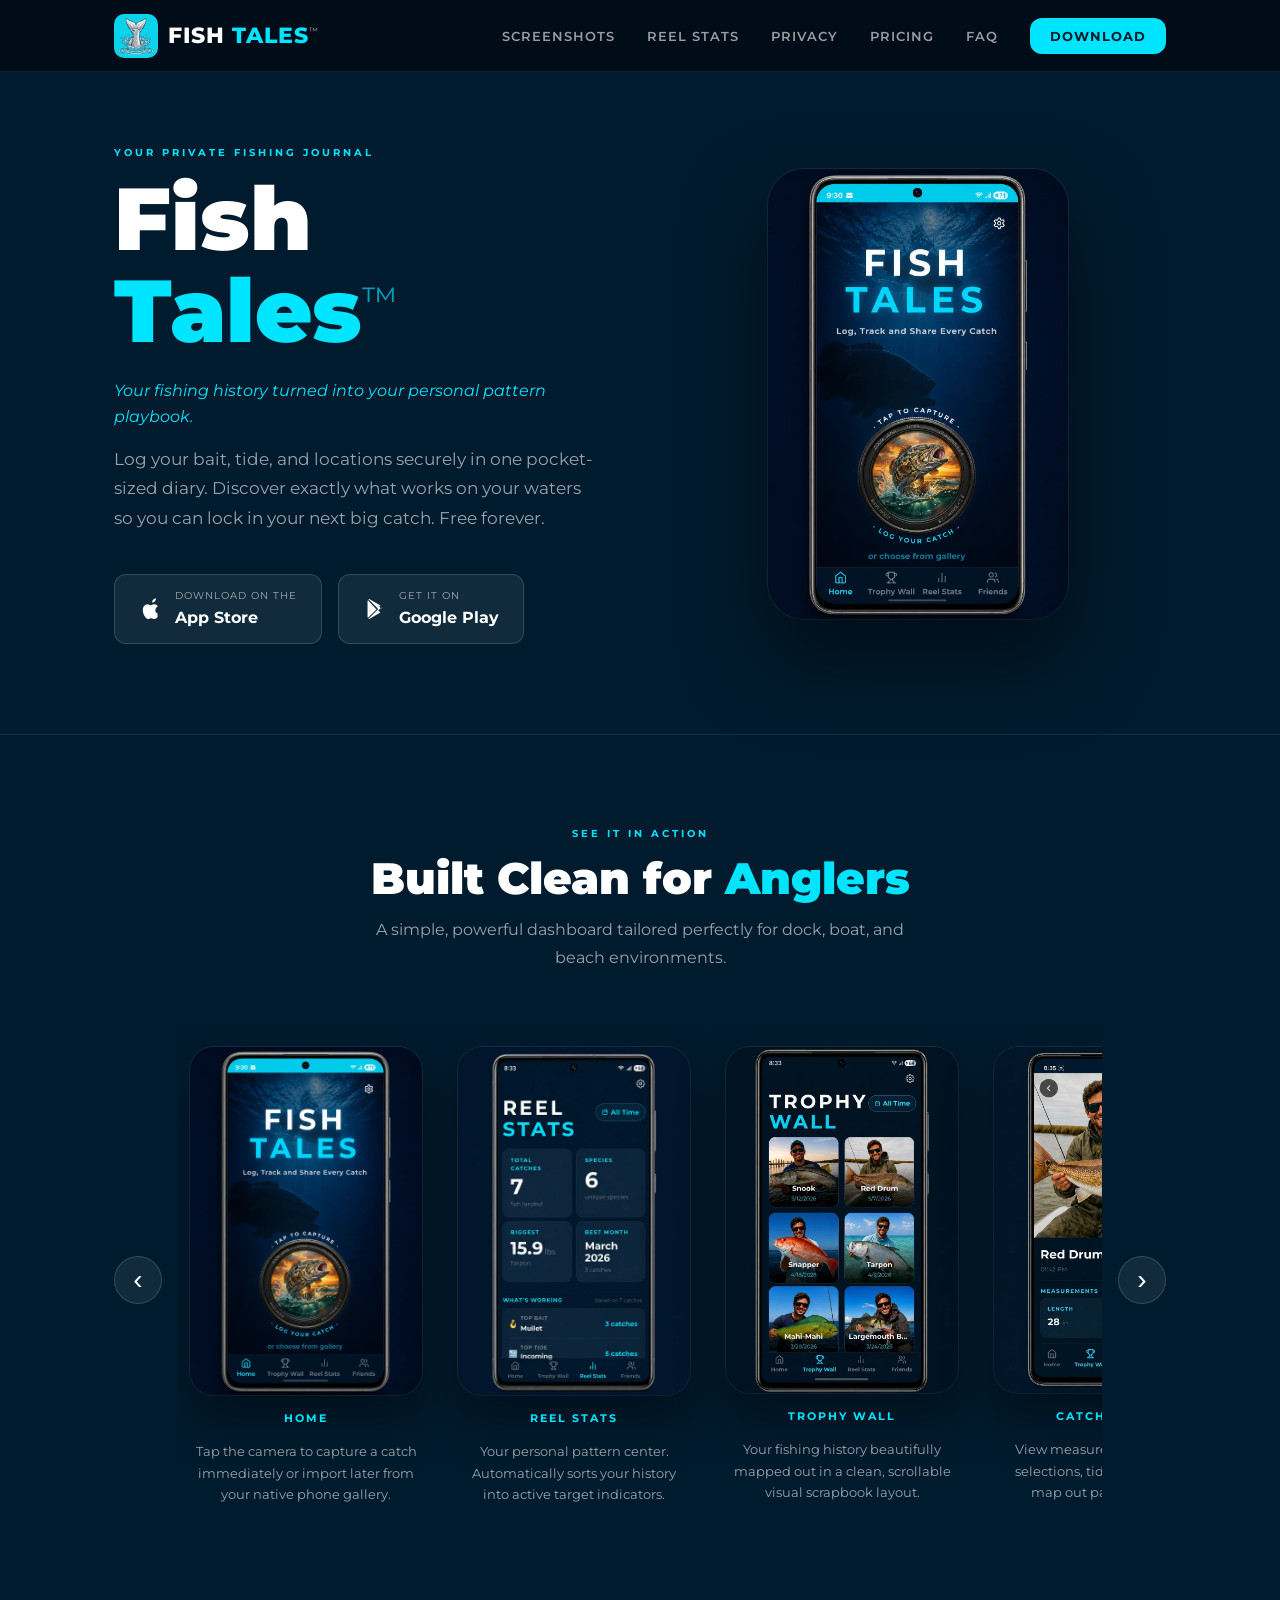
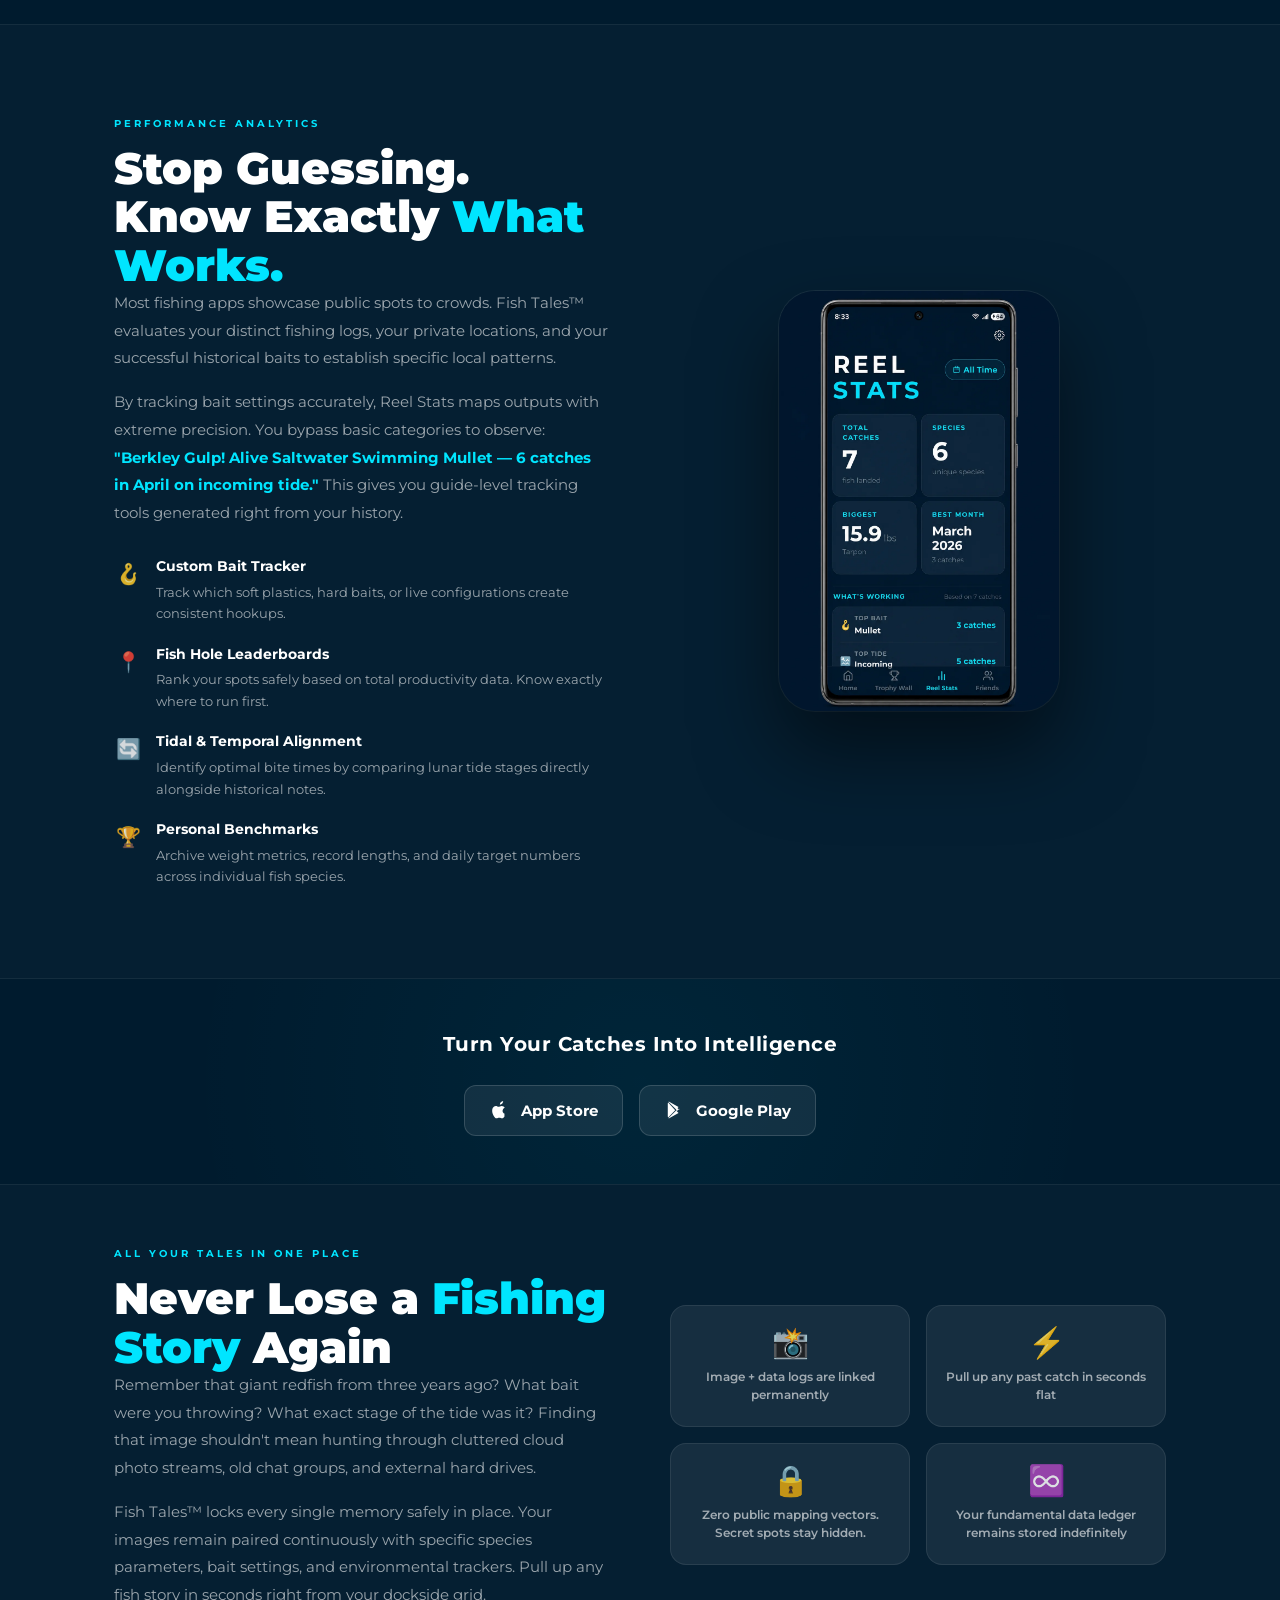
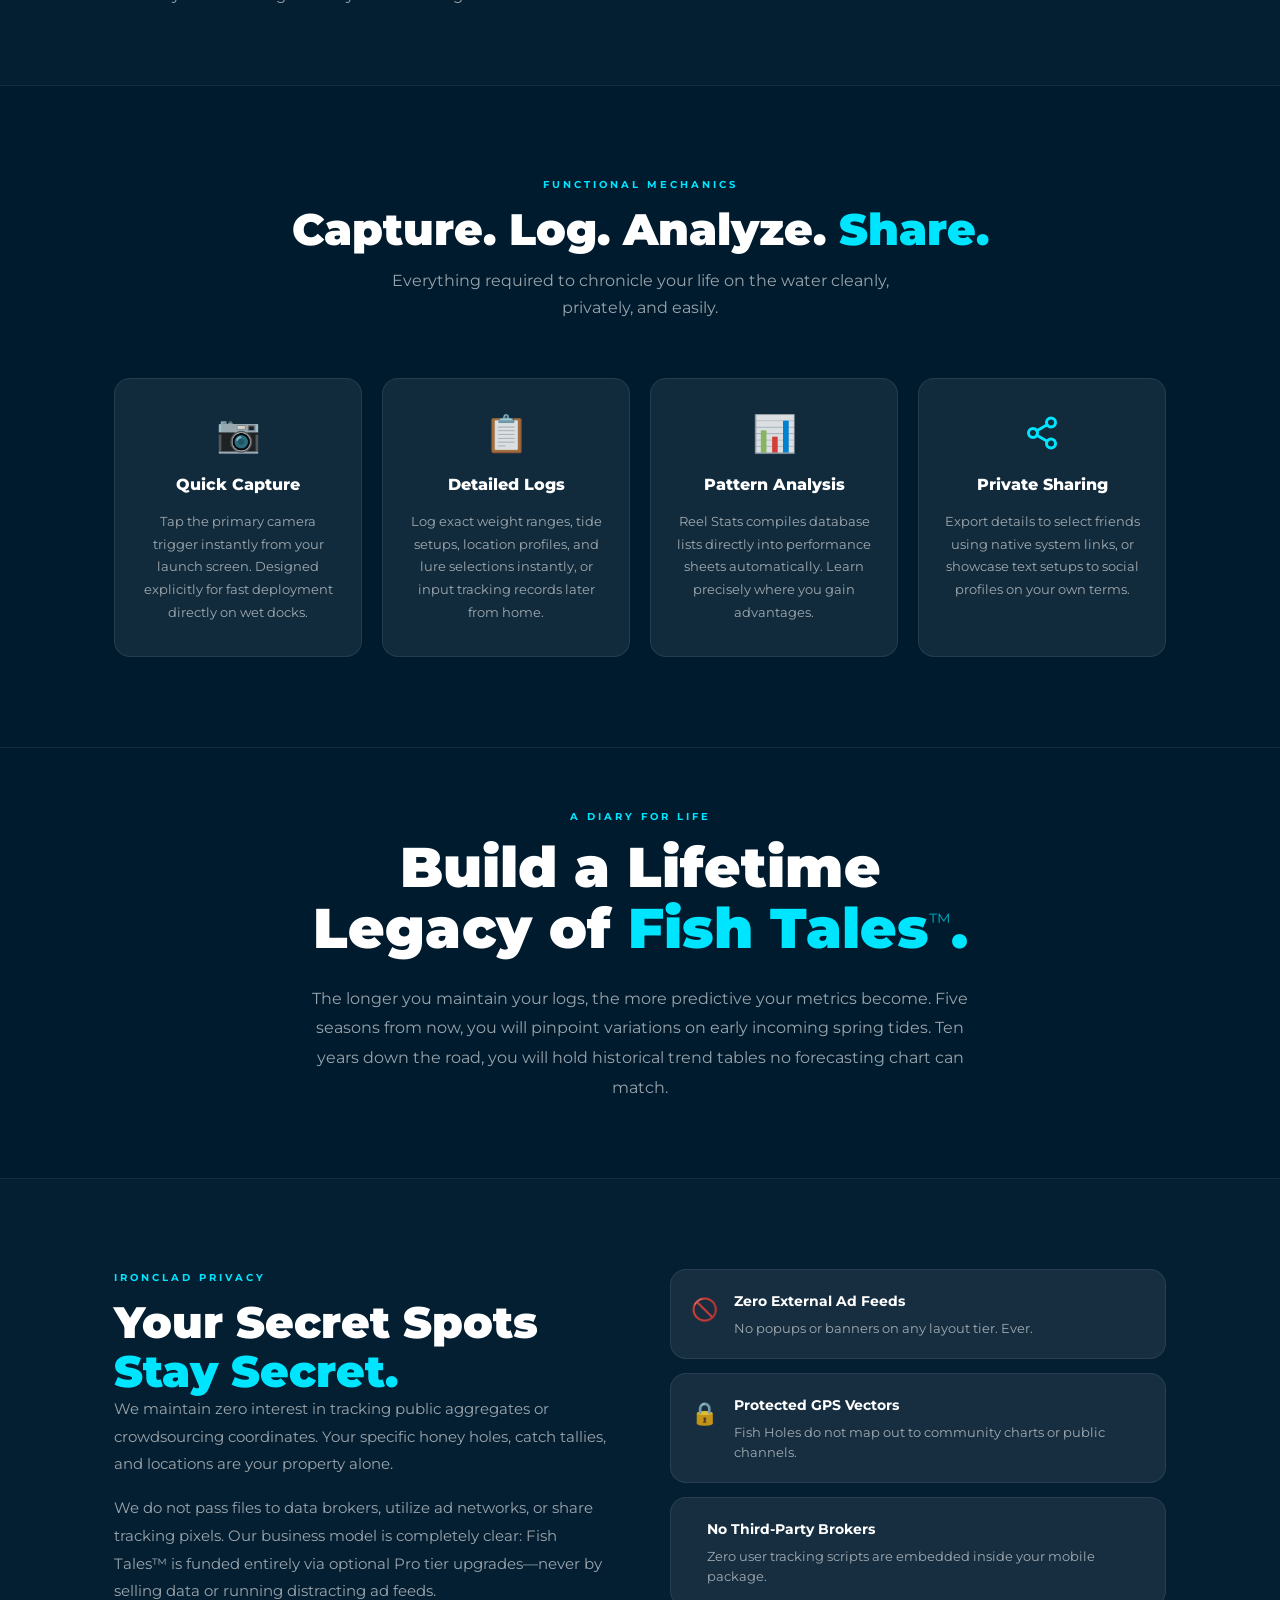
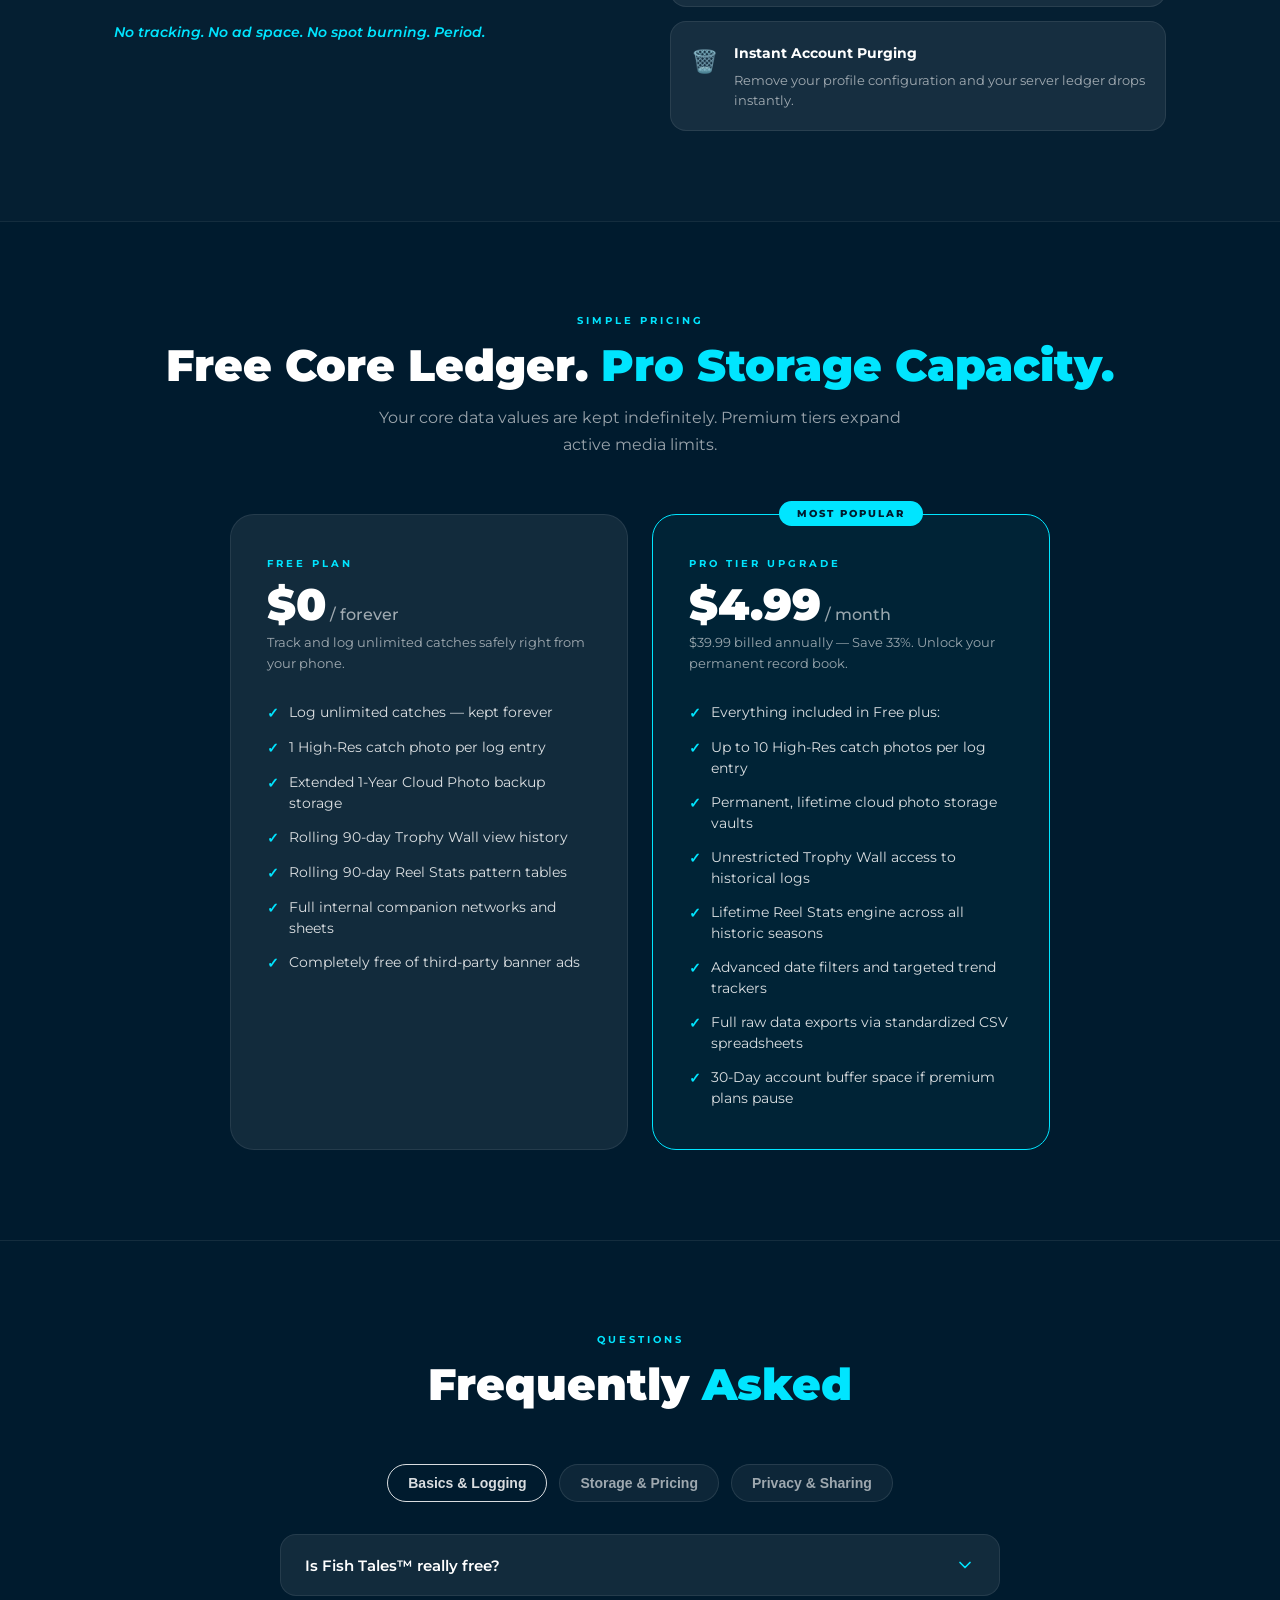
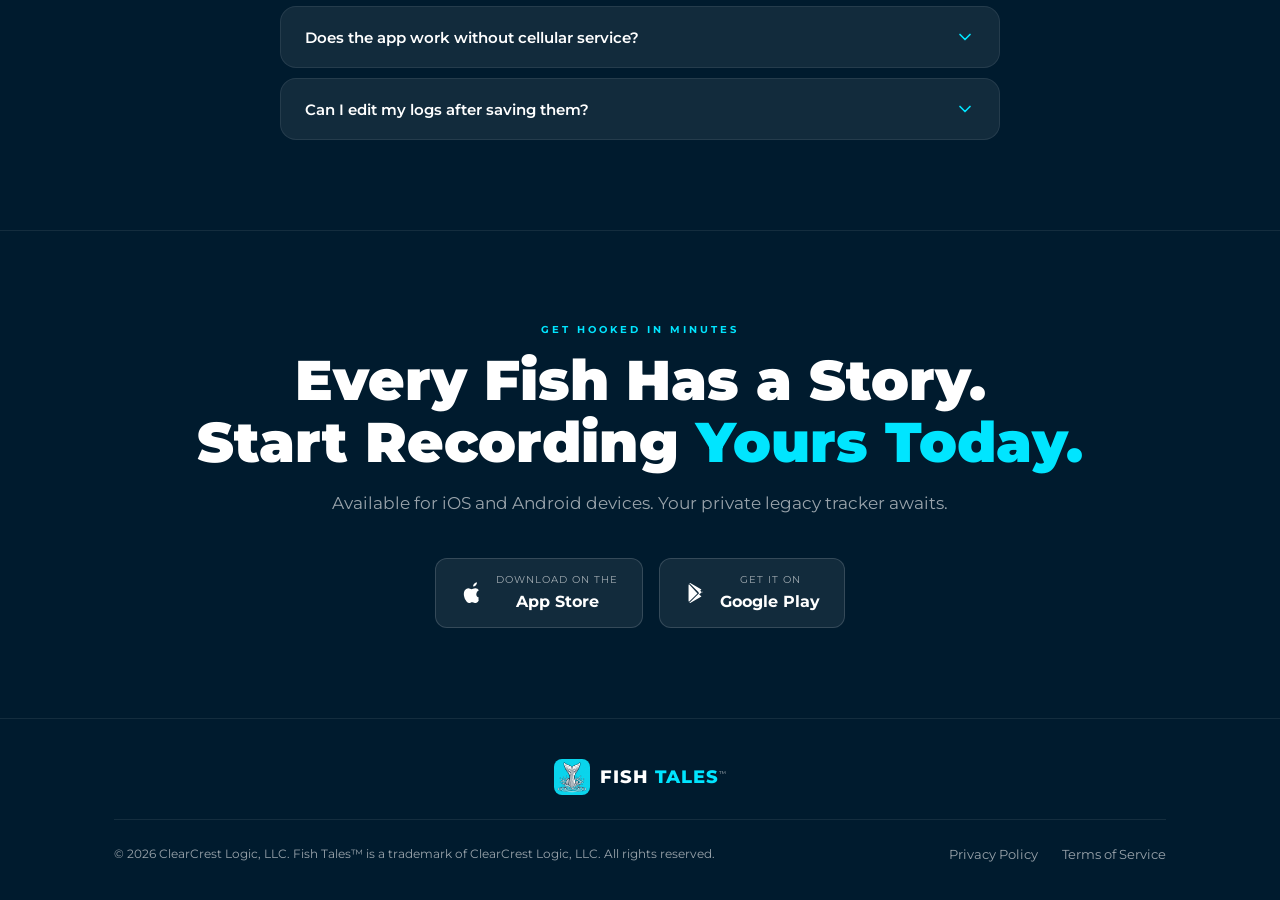
==== commit ca19fd6b: "Implement tabbed FAQ and optimize message hierarchy" ====
--- a/index.html
+++ b/index.html
@@ -133,7 +133,7 @@
 
   <hr class="divider" />
 
-  <!-- SCREENSHOTS CAROUSEL (Moved up for quick validation) -->
+  <!-- SCREENSHOTS CAROUSEL -->
   <section id="screenshots">
     <div class="container">
       <div class="section-header">
@@ -183,7 +183,7 @@
 
   <hr class="divider" />
 
-  <!-- REEL STATS (Core Utility Value Proposition) -->
+  <!-- REEL STATS -->
   <section id="stats" class="stats-section">
     <div class="container">
       <div class="stats-inner">
@@ -256,7 +256,7 @@
 
   <hr class="divider" />
 
-  <!-- THE PROBLEM / THE DIARY PILLAR (Emotional Sentiment & Centralization Value) -->
+  <!-- THE PROBLEM / THE DIARY PILLAR -->
   <section id="problem" class="problem-section">
     <div class="container">
       <div class="problem-inner">
@@ -290,7 +290,7 @@
 
   <hr class="divider" />
 
-  <!-- HIGH LEVEL UTILITY SUMMARY OVERVIEW -->
+  <!-- FEATURES GRID -->
   <section id="features">
     <div class="container">
       <div class="section-header">
@@ -351,7 +351,7 @@
 
   <hr class="divider" />
 
-  <!-- PRIVACY (Aggressive Defensive Positioning) -->
+  <!-- PRIVACY -->
   <section id="privacy" class="privacy-section">
     <div class="container">
       <div class="privacy-inner">
@@ -378,7 +378,7 @@
             </div>
           </div>
           <div class="privacy-pillar">
-            <div class="privacy-pillar-icon">📵</div>
+            <div class="privacy-pillar-icon"></div>
             <div class="privacy-pillar-text">
               <strong>No Third-Party Brokers</strong>
               <p>Zero user tracking scripts are embedded inside your mobile package.</p>
@@ -398,7 +398,7 @@
 
   <hr class="divider" />
 
-  <!-- PRICING (Optimized Free/Pro Messaging) -->
+  <!-- PRICING -->
   <section id="pricing">
     <div class="container">
       <div class="section-header">
@@ -446,33 +446,72 @@
 
   <hr class="divider" />
 
-  <!-- FAQ -->
+  <!-- FAQ SECTION WITH CATEGORY TABS -->
   <section id="faq">
     <div class="container">
       <div class="section-header">
         <p class="section-label">Questions</p>
         <h2 class="section-title">Frequently <span>Asked</span></h2>
       </div>
-      <div class="faq-list">
-
-        <div class="faq-item">
-          <button class="faq-question" aria-expanded="false">Is Fish Tales™ really free?<span class="faq-chevron"><svg viewBox="0 0 24 24" fill="none"><polyline points="6 9 12 15 18 9" stroke="currentColor" stroke-width="2" stroke-linecap="round" stroke-linejoin="round"/></svg></span></button>
-          <div class="faq-answer"><div class="faq-answer-inner">Yes. You can track unlimited text catches, customize species, configure your bait setup, and view live 90-day tracking summaries completely free. Pro tier simply upgrades cloud image storage thresholds and full lifetime history tools.</div></div>
-        </div>
-
-        <div class="faq-item">
-          <button class="faq-question" aria-expanded="false">Will my catch data ever be deleted?<span class="faq-chevron"><svg viewBox="0 0 24 24" fill="none"><polyline points="6 9 12 15 18 9" stroke="currentColor" stroke-width="2" stroke-linecap="round" stroke-linejoin="round"/></svg></span></button>
-          <div class="faq-answer"><div class="faq-answer-inner">Never. Your primary logged text records—including date fields, weight, species, and selected gear notes—are kept permanently. Free users view a rolling 90 days of patterns. Upgrading to Pro unlocks access to your entire historical archive instantly without data loss.</div></div>
-        </div>
-
-        <div class="faq-item">
-          <button class="faq-question" aria-expanded="false">What happens to my photos on the Free plan?<span class="faq-chevron"><svg viewBox="0 0 24 24" fill="none"><polyline points="6 9 12 15 18 9" stroke="currentColor" stroke-width="2" stroke-linecap="round" stroke-linejoin="round"/></svg></span></button>
-          <div class="faq-answer"><div class="faq-answer-inner">Free accounts receive 1 full year of continuous cloud hosting for each catch image from the upload date. Pro tiers remove all time limits entirely, keeping every image file accessible for as long as your premium membership remains active.</div></div>
-        </div>
-
-        <div class="faq-item">
-          <button class="faq-question" aria-expanded="false">Are my fishing locations kept private?<span class="faq-chevron"><svg viewBox="0 0 24 24" fill="none"><polyline points="6 9 12 15 18 9" stroke="currentColor" stroke-width="2" stroke-linecap="round" stroke-linejoin="round"/></svg></span></button>
-          <div class="faq-answer"><div class="faq-answer-inner">Absolutely. GPS details are never gathered in background streams. You choose exactly when to drop location parameters. Your named fishing spots exist on private encrypted accounts and never feed global exploration tables or public maps.</div></div>
+
+      <!-- Tab Selection Controls -->
+      <div class="faq-tabs">
+        <button class="faq-tab-btn active" onclick="switchFaqTab('basics')">Basics & Logging</button>
+        <button class="faq-tab-btn" onclick="switchFaqTab('storage')">Storage & Pricing</button>
+        <button class="faq-tab-btn" onclick="switchFaqTab('privacy-tab')">Privacy & Sharing</button>
+      </div>
+
+      <!-- Tab Content Area -->
+      <div class="faq-tabs-container">
+        
+        <!-- Category 1: Basics & Logging -->
+        <div id="faq-basics" class="faq-tab-content active">
+          <div class="faq-list">
+            <div class="faq-item">
+              <button class="faq-question" aria-expanded="false">Is Fish Tales™ really free?<span class="faq-chevron"><svg viewBox="0 0 24 24" fill="none"><polyline points="6 9 12 15 18 9" stroke="currentColor" stroke-width="2" stroke-linecap="round" stroke-linejoin="round"/></svg></span></button>
+              <div class="faq-answer"><div class="faq-answer-inner">Yes. You can track unlimited text catches, customize species, configure your bait setup, and view live 90-day tracking summaries completely free. Pro tier simply upgrades cloud image storage thresholds and full lifetime history tools.</div></div>
+            </div>
+            <div class="faq-item">
+              <button class="faq-question" aria-expanded="false">Does the app work without cellular service?<span class="faq-chevron"><svg viewBox="0 0 24 24" fill="none"><polyline points="6 9 12 15 18 9" stroke="currentColor" stroke-width="2" stroke-linecap="round" stroke-linejoin="round"/></svg></span></button>
+              <div class="faq-answer"><div class="faq-answer-inner">Yes. You can snap photos and log catch data completely offline while out on the water. The app stores everything safely on your device and automatically syncs to the cloud once you return to cell coverage or Wi-Fi.</div></div>
+            </div>
+            <div class="faq-item">
+              <button class="faq-question" aria-expanded="false">Can I edit my logs after saving them?<span class="faq-chevron"><svg viewBox="0 0 24 24" fill="none"><polyline points="6 9 12 15 18 9" stroke="currentColor" stroke-width="2" stroke-linecap="round" stroke-linejoin="round"/></svg></span></button>
+              <div class="faq-answer"><div class="faq-answer-inner">Yes, you can edit any part of your catch logs at any time, including updating photos, weights, bait choices, or location notes if you need to refine them later.</div></div>
+            </div>
+          </div>
+        </div>
+
+        <!-- Category 2: Storage & Pricing -->
+        <div id="faq-storage" class="faq-tab-content">
+          <div class="faq-list">
+            <div class="faq-item">
+              <button class="faq-question" aria-expanded="false">Will my catch data ever be deleted?<span class="faq-chevron"><svg viewBox="0 0 24 24" fill="none"><polyline points="6 9 12 15 18 9" stroke="currentColor" stroke-width="2" stroke-linecap="round" stroke-linejoin="round"/></svg></span></button>
+              <div class="faq-answer"><div class="faq-answer-inner">Never. Your primary logged text records—including date fields, weight, species, and selected gear notes—are kept permanently. Free users view a rolling 90 days of patterns. Upgrading to Pro unlocks access to your entire historical archive instantly without data loss.</div></div>
+            </div>
+            <div class="faq-item">
+              <button class="faq-question" aria-expanded="false">What happens to my photos on the Free plan?<span class="faq-chevron"><svg viewBox="0 0 24 24" fill="none"><polyline points="6 9 12 15 18 9" stroke="currentColor" stroke-width="2" stroke-linecap="round" stroke-linejoin="round"/></svg></span></button>
+              <div class="faq-answer"><div class="faq-answer-inner">Free accounts receive 1 full year of continuous cloud hosting for each catch image from the upload date. Pro tiers remove all time limits entirely, keeping every image file accessible for as long as your premium membership remains active.</div></div>
+            </div>
+            <div class="faq-item">
+              <button class="faq-question" aria-expanded="false">How do I export my data?<span class="faq-chevron"><svg viewBox="0 0 24 24" fill="none"><polyline points="6 9 12 15 18 9" stroke="currentColor" stroke-width="2" stroke-linecap="round" stroke-linejoin="round"/></svg></span></button>
+              <div class="faq-answer"><div class="faq-answer-inner">Pro tier users can export their entire catch history at any time as a standard CSV spreadsheet file, allowing you to view or analyze your data in Excel or other external tools.</div></div>
+            </div>
+          </div>
+        </div>
+
+        <!-- Category 3: Privacy & Sharing -->
+        <div id="faq-privacy-tab" class="faq-tab-content">
+          <div class="faq-list">
+            <div class="faq-item">
+              <button class="faq-question" aria-expanded="false">Are my fishing locations kept private?<span class="faq-chevron"><svg viewBox="0 0 24 24" fill="none"><polyline points="6 9 12 15 18 9" stroke="currentColor" stroke-width="2" stroke-linecap="round" stroke-linejoin="round"/></svg></span></button>
+              <div class="faq-answer"><div class="faq-answer-inner">Absolutely. GPS details are never gathered in background streams. You choose exactly when to drop location parameters. Your named fishing spots exist on private encrypted accounts and never feed global exploration tables or public maps.</div></div>
+            </div>
+            <div class="faq-item">
+              <button class="faq-question" aria-expanded="false">Can I share my catches with friends?<span class="faq-chevron"><svg viewBox="0 0 24 24" fill="none"><polyline points="6 9 12 15 18 9" stroke="currentColor" stroke-width="2" stroke-linecap="round" stroke-linejoin="round"/></svg></span></button>
+              <div class="faq-answer"><div class="faq-answer-inner">Yes. You can add friends within the app to share your catches privately. You have full control over what details they can see, such as showing off the fish size but keeping the exact location hidden.</div></div>
+            </div>
+          </div>
         </div>
 
       </div>
@@ -569,20 +608,50 @@
       track.scrollBy({ left: dir * itemWidth, behavior: 'smooth' });
     }
 
+    // Dynamic Accordion Trigger
     document.querySelectorAll('.faq-question').forEach(btn => {
       btn.addEventListener('click', () => {
         const item = btn.parentElement;
         const isOpen = item.classList.contains('open');
-        document.querySelectorAll('.faq-item').forEach(i => {
+        
+        // Target only questions inside the currently active tab view
+        const currentTab = btn.closest('.faq-tab-content');
+        currentTab.querySelectorAll('.faq-item').forEach(i => {
           i.classList.remove('open');
           i.querySelector('.faq-question').setAttribute('aria-expanded', 'false');
         });
+        
         if (!isOpen) {
           item.classList.add('open');
           btn.setAttribute('aria-expanded', 'true');
         }
       });
     });
+
+    // Dynamic Tab Swapper Script
+    function switchFaqTab(tabId) {
+      // Deactivate all button highlights
+      document.querySelectorAll('.faq-tab-btn').forEach(btn => {
+        btn.classList.remove('active');
+      });
+      // Deactivate all visible lists
+      document.querySelectorAll('.faq-tab-content').forEach(content => {
+        content.classList.remove('active');
+      });
+      
+      // Target active tab components
+      const activeContent = document.getElementById('faq-' + tabId);
+      
+      // Collapse any lingering opened accordions when switching panels
+      activeContent.querySelectorAll('.faq-item').forEach(i => {
+        i.classList.remove('open');
+        i.querySelector('.faq-question').setAttribute('aria-expanded', 'false');
+      });
+
+      // Highlight target layout components
+      activeContent.classList.add('active');
+      event.currentTarget.classList.add('active');
+    }
   </script>
 </body>
 </html>
--- a/style.css
+++ b/style.css
@@ -1107,6 +1107,23 @@
 
 .text-center { text-align: center; }
 
+/* --- Mid-Page CTA Section --- */
+.mid-cta-section {
+  padding: 48px 0;
+  background: radial-gradient(circle at center, rgba(0,229,255,0.05) 0%, transparent 70%);
+  text-align: center;
+}
+
+.mid-cta-title {
+  font-size: 20px;
+  font-weight: 700;
+  color: var(--white);
+  margin-bottom: 24px;
+  letter-spacing: 0.5px;
+}
+
+.text-center { text-align: center; }
+
 /* --- SVG Icons inside Buttons --- */
 .store-icon {
   fill: currentColor;
@@ -1127,4 +1144,44 @@
 /* --- Carousel Snap Padding Fix --- */
 .carousel-track {
   scroll-padding: 0 24px;
+}
+
+/* --- Tabbed FAQ Styles --- */
+.faq-tabs {
+  display: flex;
+  justify-content: center;
+  gap: 12px;
+  margin-bottom: 32px;
+  flex-wrap: wrap;
+}
+
+.faq-tab-btn {
+  background: rgba(255, 255, 255, 0.05);
+  border: 1px solid rgba(255, 255, 255, 0.1);
+  color: var(--text-muted);
+  padding: 10px 20px;
+  border-radius: 30px;
+  font-size: 14px;
+  font-weight: 600;
+  cursor: pointer;
+  transition: all 0.2s ease;
+}
+
+.faq-tab-btn:hover {
+  background: rgba(255, 255, 255, 0.1);
+  color: var(--white);
+}
+
+.faq-tab-btn.active {
+  background: var(--cyan);
+  border-color: var(--cyan);
+  color: var(--bg-dark);
+}
+
+.faq-tab-content {
+  display: none;
+}
+
+.faq-tab-content.active {
+  display: block;
 }
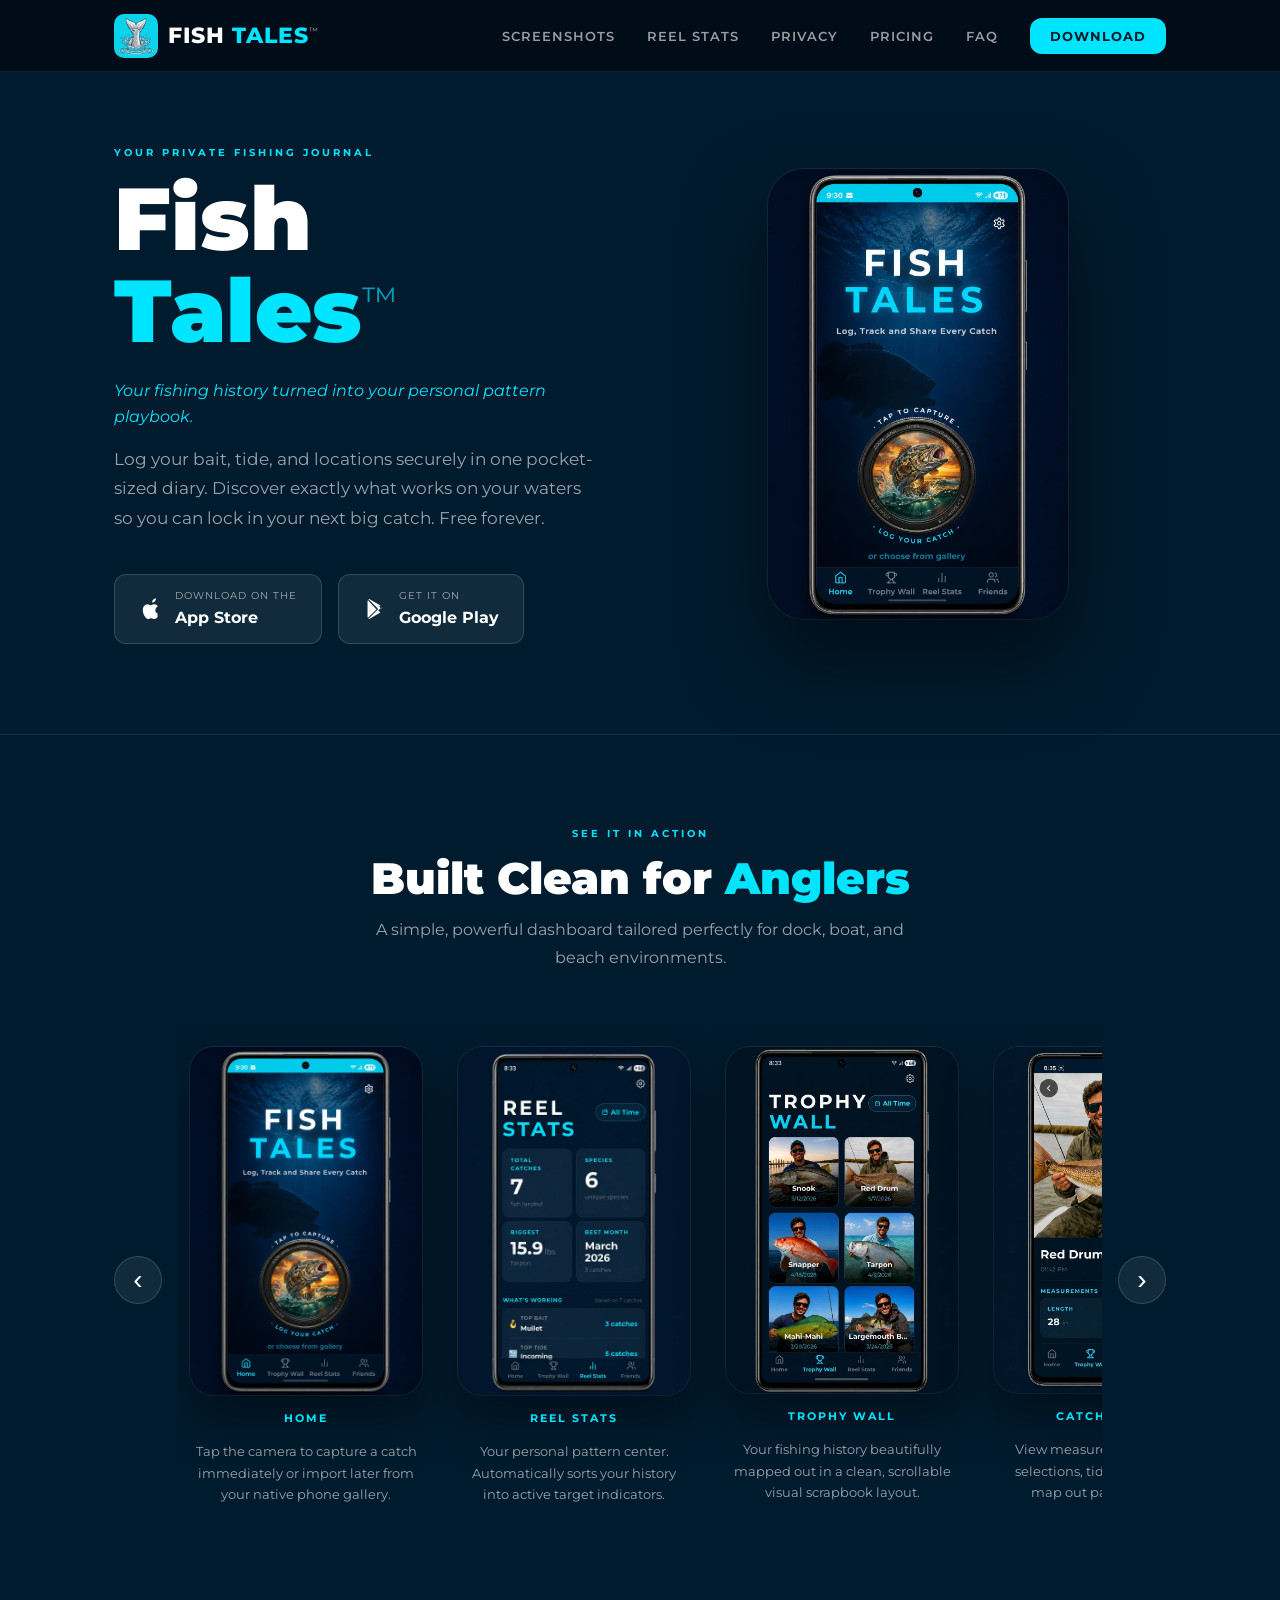
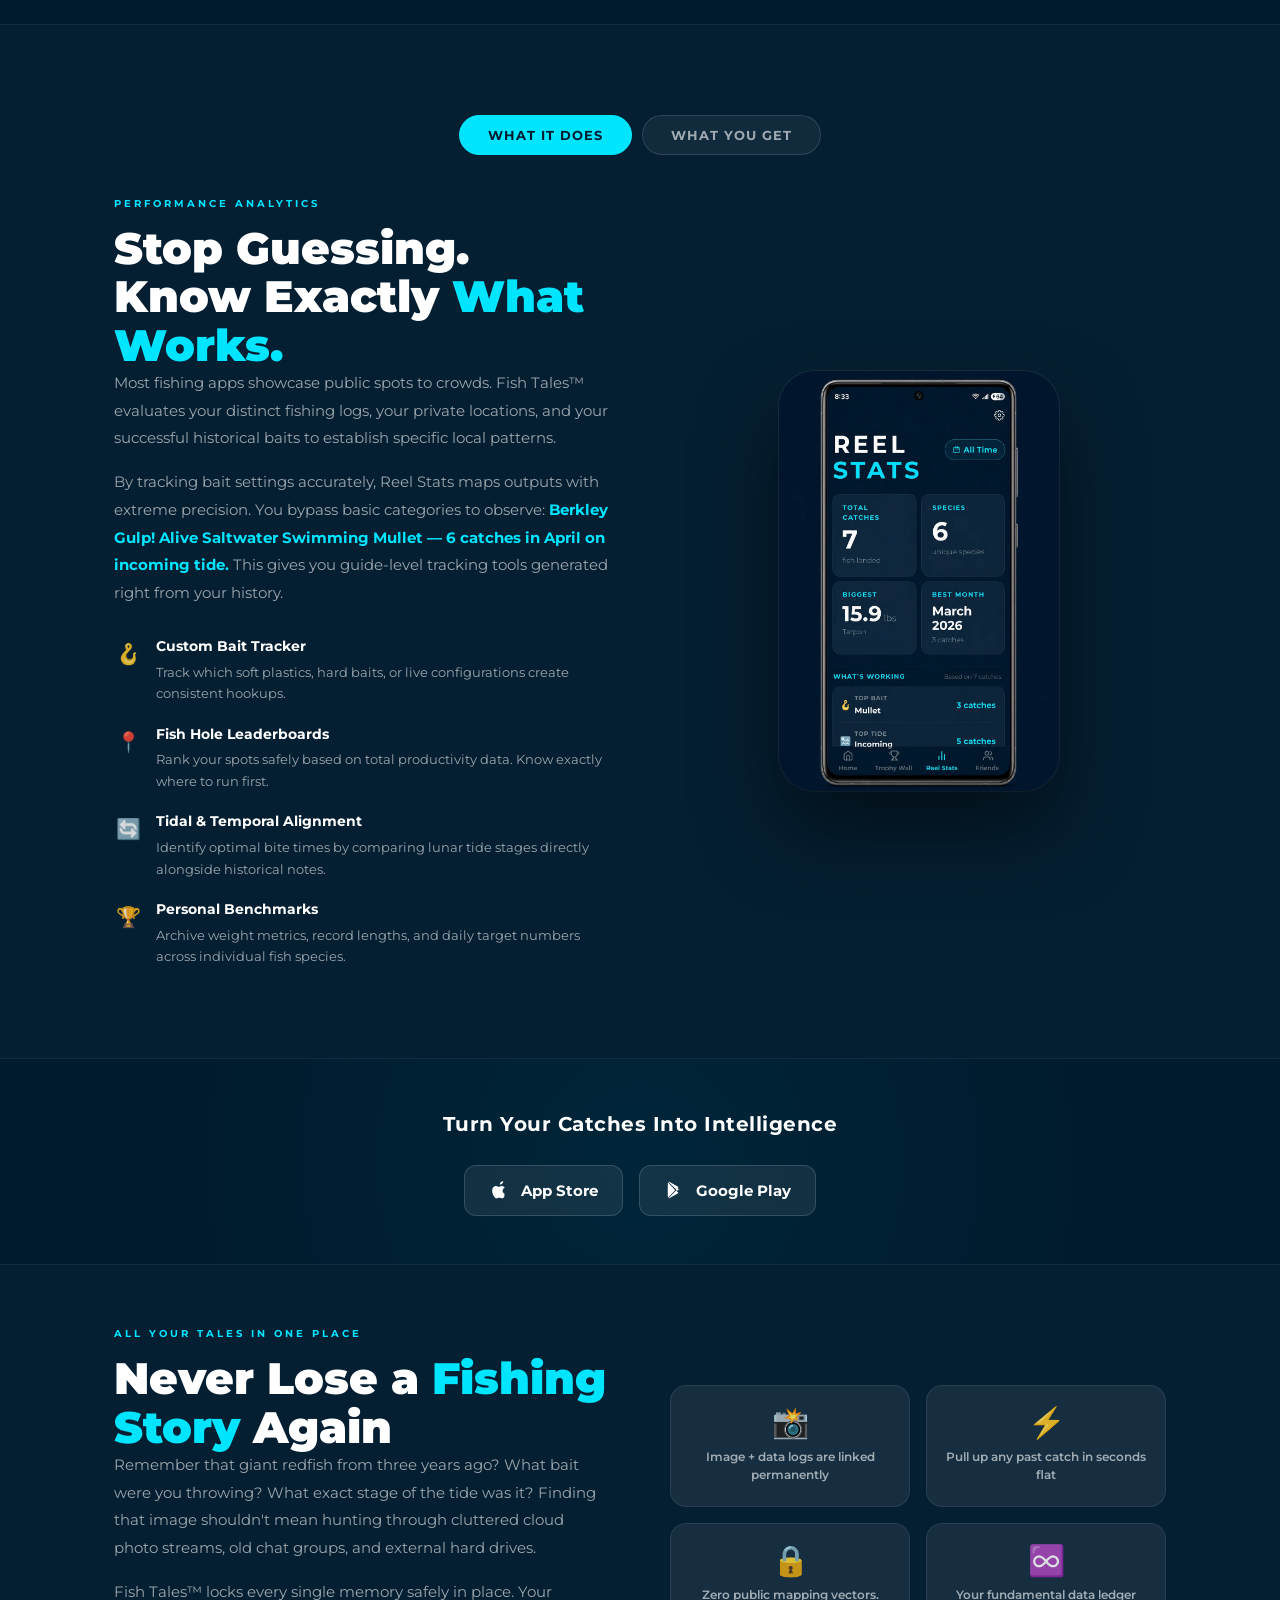
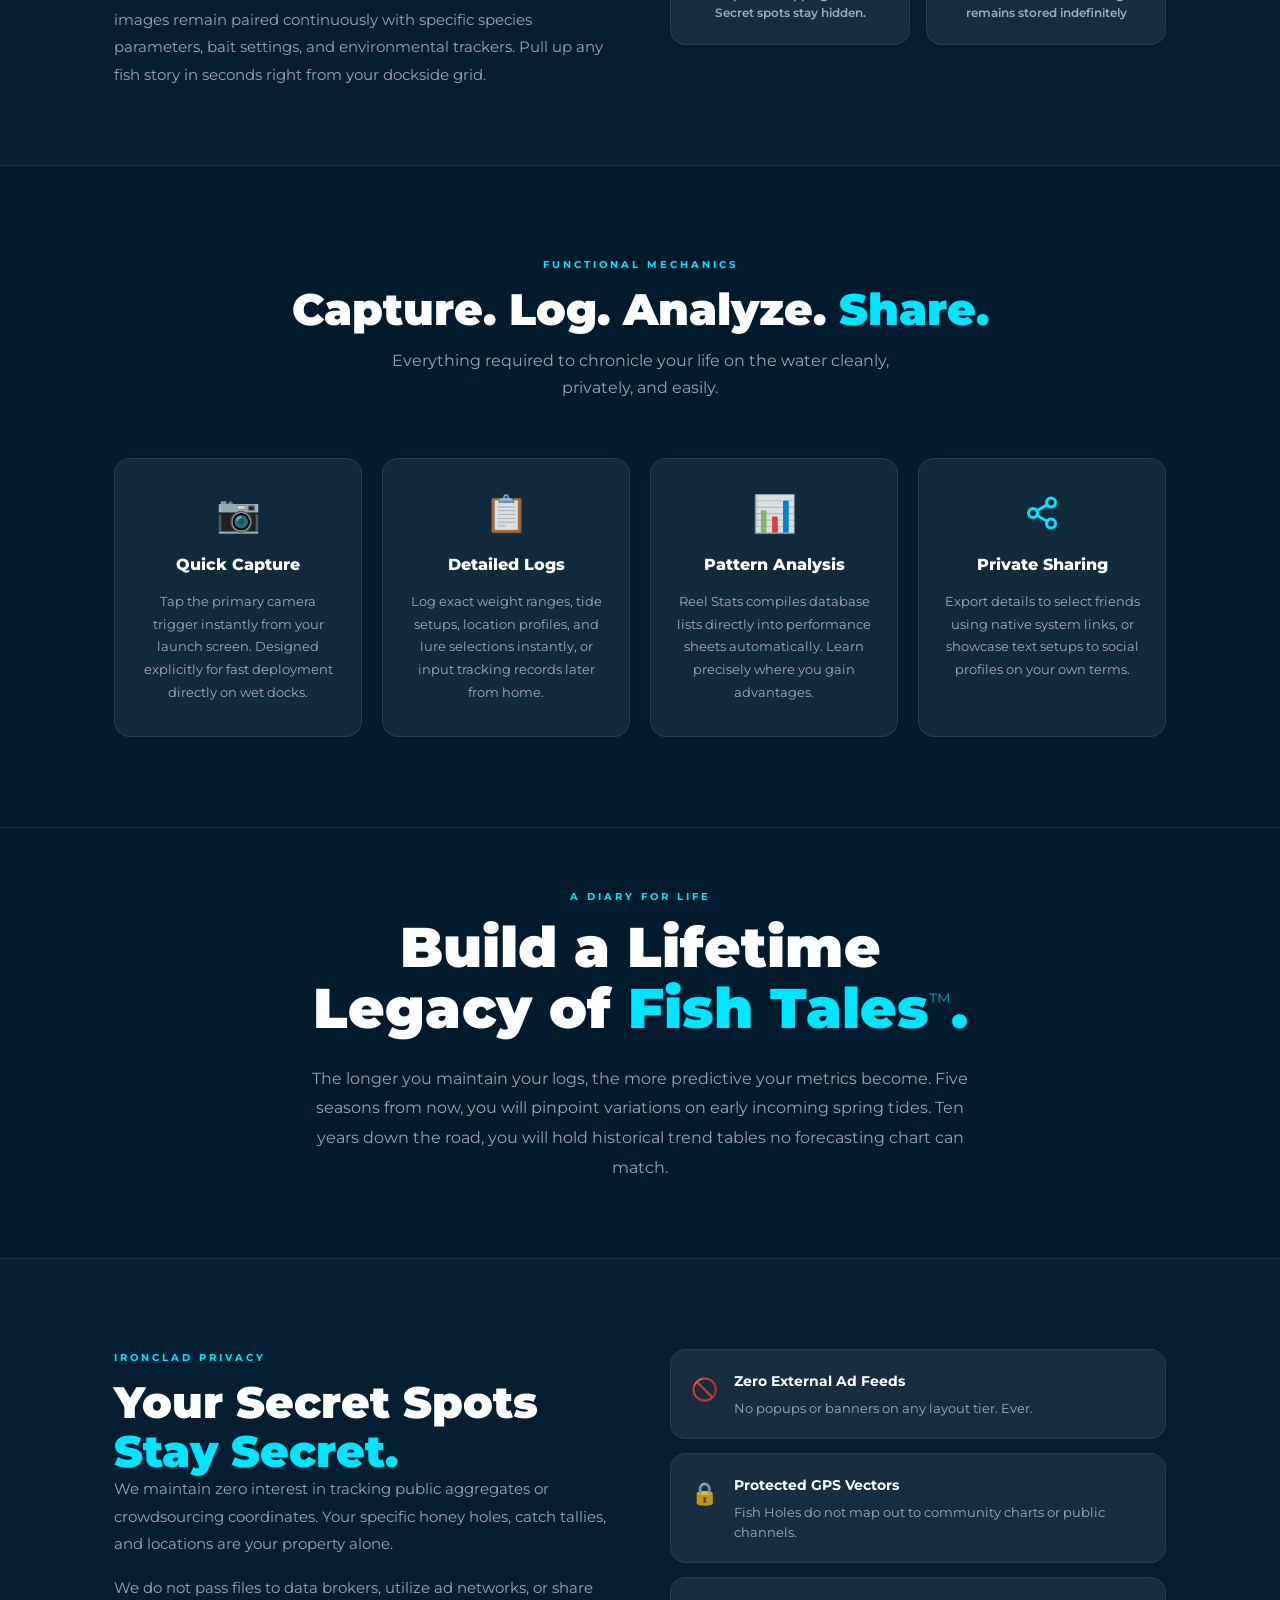
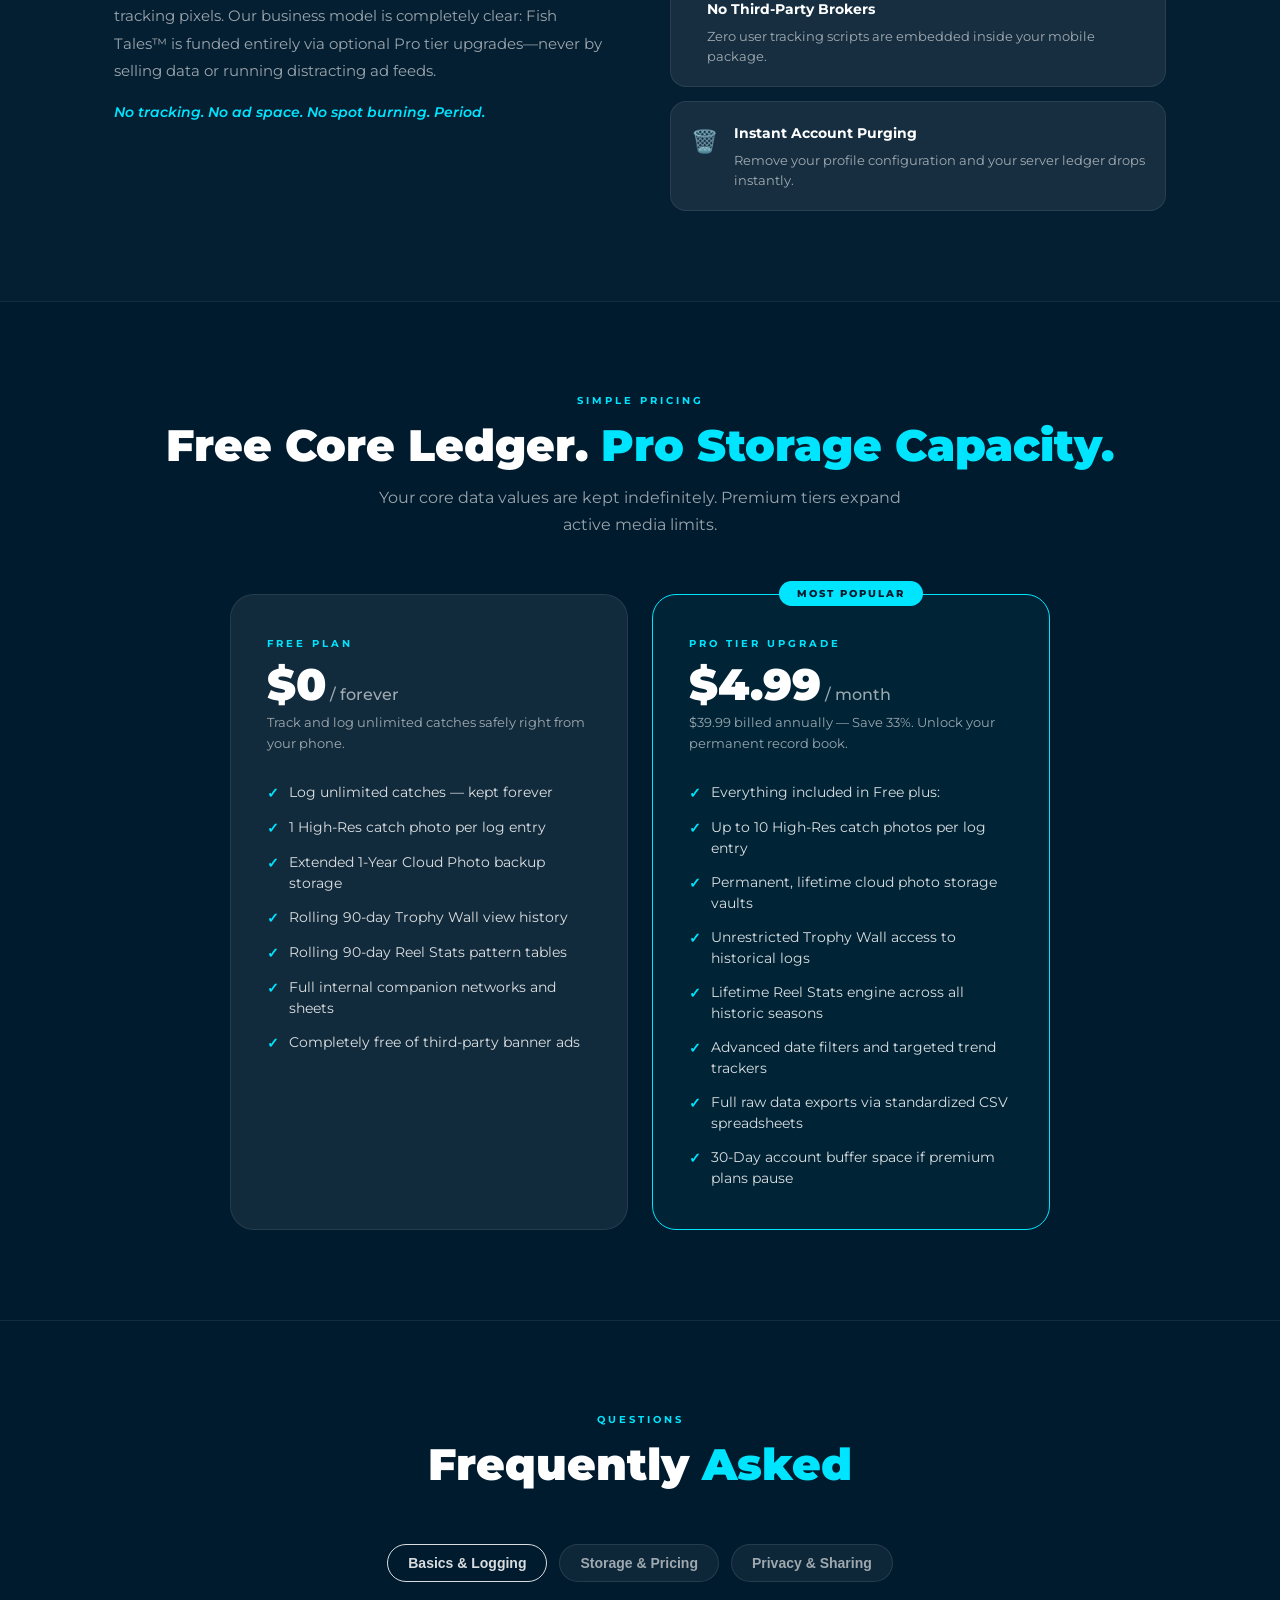
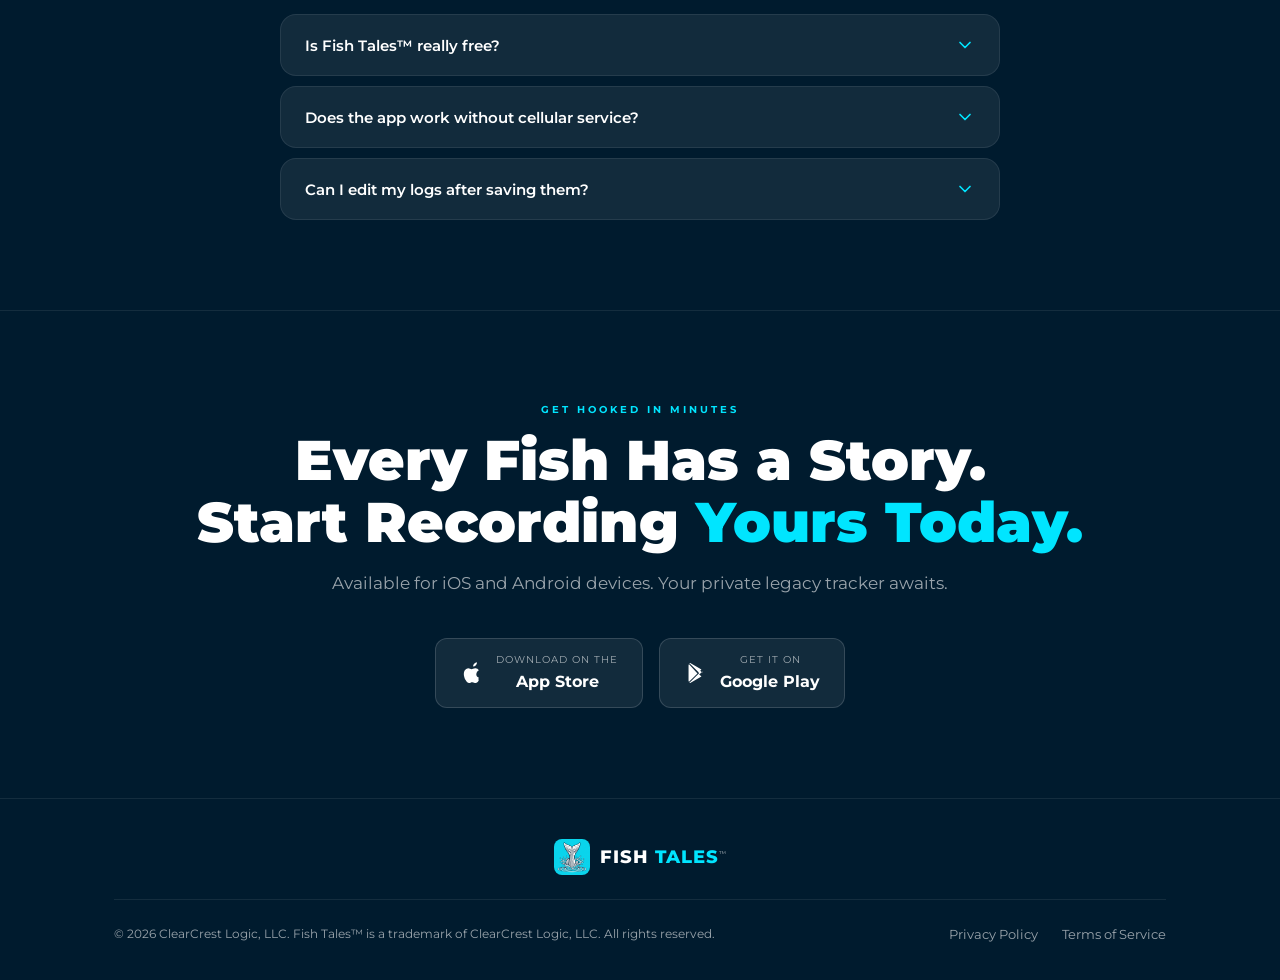
==== commit f59bf980: "Thread 37 — add tabbed stat grid to Reel Stats section on website" ====
--- a/index.html
+++ b/index.html
@@ -183,53 +183,188 @@
 
   <hr class="divider" />
 
-  <!-- REEL STATS -->
-  <section id="stats" class="stats-section">
-    <div class="container">
-      <div class="stats-inner">
-        <div class="stats-content">
-          <p class="section-label">Performance Analytics</p>
-          <h2 class="section-title">Stop Guessing. Know Exactly <span>What Works.</span></h2>
-          <p class="stats-body">Most fishing apps showcase public spots to crowds. Fish Tales™ evaluates your distinct fishing logs, your private locations, and your successful historical baits to establish specific local patterns.</p>
-          <p class="stats-body">By tracking bait settings accurately, Reel Stats maps outputs with extreme precision. You bypass basic categories to observe: <strong>"Berkley Gulp! Alive Saltwater Swimming Mullet — 6 catches in April on incoming tide."</strong> This gives you guide-level tracking tools generated right from your history.</p>
-          
-          <div class="stats-features">
-            <div class="stats-feature">
-              <span class="stats-feature-icon">🪝</span>
-              <div>
-                <strong>Custom Bait Tracker</strong>
-                <p>Track which soft plastics, hard baits, or live configurations create consistent hookups.</p>
-              </div>
-            </div>
-            <div class="stats-feature">
-              <span class="stats-feature-icon">📍</span>
-              <div>
-                <strong>Fish Hole Leaderboards</strong>
-                <p>Rank your spots safely based on total productivity data. Know exactly where to run first.</p>
-              </div>
-            </div>
-            <div class="stats-feature">
-              <span class="stats-feature-icon">🔄</span>
-              <div>
-                <strong>Tidal & Temporal Alignment</strong>
-                <p>Identify optimal bite times by comparing lunar tide stages directly alongside historical notes.</p>
-              </div>
-            </div>
-            <div class="stats-feature">
-              <span class="stats-feature-icon">🏆</span>
-              <div>
-                <strong>Personal Benchmarks</strong>
-                <p>Archive weight metrics, record lengths, and daily target numbers across individual fish species.</p>
-              </div>
-            </div>
-          </div>
-        </div>
-        <div class="stats-image">
-          <img src="images/screenshot-stats.webp" alt="Reel Stats Intelligence Graph" loading="lazy" width="280" />
-        </div>
-      </div>
-    </div>
-  </section>
+    <!-- REEL STATS -->
+    <section id="stats" class="stats-section">
+      <div class="container">
+  
+        <!-- Tab Controls -->
+        <div class="stats-tabs">
+          <button class="stats-tab-btn active" onclick="switchStatsTab('what-it-does')" aria-pressed="true">What It Does</button>
+          <button class="stats-tab-btn" onclick="switchStatsTab('what-you-get')" aria-pressed="false">What You Get</button>
+        </div>
+  
+        <!-- Tab 1: Original "What It Does" content -->
+        <div id="stats-what-it-does" class="stats-tab-content active">
+          <div class="stats-inner">
+            <div class="stats-content">
+              <p class="section-label">Performance Analytics</p>
+              <h2 class="section-title">Stop Guessing. Know Exactly <span>What Works.</span></h2>
+              <p class="stats-body">Most fishing apps showcase public spots to crowds. Fish Tales™ evaluates your distinct fishing logs, your private locations, and your successful historical baits to establish specific local patterns.</p>
+              <p class="stats-body">By tracking bait settings accurately, Reel Stats maps outputs with extreme precision. You bypass basic categories to observe: <strong>Berkley Gulp! Alive Saltwater Swimming Mullet — 6 catches in April on incoming tide.</strong> This gives you guide-level tracking tools generated right from your history.</p>
+              
+              <div class="stats-features">
+                <div class="stats-feature">
+                  <span class="stats-feature-icon">🪝</span>
+                  <div>
+                    <strong>Custom Bait Tracker</strong>
+                    <p>Track which soft plastics, hard baits, or live configurations create consistent hookups.</p>
+                  </div>
+                </div>
+                <div class="stats-feature">
+                  <span class="stats-feature-icon">📍</span>
+                  <div>
+                    <strong>Fish Hole Leaderboards</strong>
+                    <p>Rank your spots safely based on total productivity data. Know exactly where to run first.</p>
+                  </div>
+                </div>
+                <div class="stats-feature">
+                  <span class="stats-feature-icon">🔄</span>
+                  <div>
+                    <strong>Tidal & Temporal Alignment</strong>
+                    <p>Identify optimal bite times by comparing lunar tide stages directly alongside historical notes.</p>
+                  </div>
+                </div>
+                <div class="stats-feature">
+                  <span class="stats-feature-icon">🏆</span>
+                  <div>
+                    <strong>Personal Benchmarks</strong>
+                    <p>Archive weight metrics, record lengths, and daily target numbers across individual fish species.</p>
+                  </div>
+                </div>
+              </div>
+            </div>
+            <div class="stats-image">
+              <img src="images/screenshot-stats.webp" alt="Reel Stats Intelligence Graph" loading="lazy" width="280" />
+            </div>
+          </div>
+        </div>
+  
+        <!-- Tab 2: "What You Get" stat grid -->
+        <div id="stats-what-you-get" class="stats-tab-content">
+          <div class="stats-wyg-header">
+            <p class="section-label">Performance Analytics</p>
+            <h2 class="section-title">14 Stats. All <span>Yours.</span></h2>
+            <p class="stats-wyg-subtitle">Every insight Reel Stats surfaces — automatically computed from your catch history.</p>
+          </div>
+          <div class="stats-wyg-grid">
+  
+            <div class="stats-wyg-card">
+              <div class="stats-wyg-icon">📊</div>
+              <div class="stats-wyg-body">
+                <strong>Catch Overview</strong>
+                <p>Total catches and unique species count for any date window you select.</p>
+              </div>
+            </div>
+  
+            <div class="stats-wyg-card">
+              <div class="stats-wyg-icon">🏆</div>
+              <div class="stats-wyg-body">
+                <strong>Personal Records</strong>
+                <p>Your longest and heaviest fish ever — with tie detection across your entire history.</p>
+              </div>
+            </div>
+  
+            <div class="stats-wyg-card">
+              <div class="stats-wyg-icon">📅</div>
+              <div class="stats-wyg-body">
+                <strong>Best Day</strong>
+                <p>The single day you landed the most fish, with photo thumbnails of each catch.</p>
+              </div>
+            </div>
+  
+            <div class="stats-wyg-card">
+              <div class="stats-wyg-icon">📈</div>
+              <div class="stats-wyg-body">
+                <strong>Catch Rate Trend</strong>
+                <p>Last 3 months vs. the prior 3 months — see if your fishing is trending up or down.</p>
+              </div>
+            </div>
+  
+            <div class="stats-wyg-card">
+              <div class="stats-wyg-icon">🔥</div>
+              <div class="stats-wyg-body">
+                <strong>Monthly Streak</strong>
+                <p>Current consecutive-month fishing streak and your all-time best streak.</p>
+              </div>
+            </div>
+  
+            <div class="stats-wyg-card">
+              <div class="stats-wyg-icon">📆</div>
+              <div class="stats-wyg-body">
+                <strong>Most Active Month</strong>
+                <p>Your highest-catch calendar month with the top species you caught that month.</p>
+              </div>
+            </div>
+  
+            <div class="stats-wyg-card">
+              <div class="stats-wyg-icon">🐟</div>
+              <div class="stats-wyg-body">
+                <strong>Species Breakdown</strong>
+                <p>Donut chart showing every species you've caught with count and percentage share.</p>
+              </div>
+            </div>
+  
+            <div class="stats-wyg-card">
+              <div class="stats-wyg-icon">📍</div>
+              <div class="stats-wyg-body">
+                <strong>Top Spots</strong>
+                <p>Bar chart ranking your named locations by total catch count.</p>
+              </div>
+            </div>
+  
+            <div class="stats-wyg-card">
+              <div class="stats-wyg-icon">🪝</div>
+              <div class="stats-wyg-body">
+                <strong>Bait Performance</strong>
+                <p>Every bait ranked by how many fish it produced — down to the specific brand and rig.</p>
+              </div>
+            </div>
+  
+            <div class="stats-wyg-card">
+              <div class="stats-wyg-icon">🌊</div>
+              <div class="stats-wyg-body">
+                <strong>Tide Breakdown</strong>
+                <p>Catch distribution across High, Low, Slack, Incoming, and Outgoing tide stages.</p>
+              </div>
+            </div>
+  
+            <div class="stats-wyg-card">
+              <div class="stats-wyg-icon">📏</div>
+              <div class="stats-wyg-body">
+                <strong>Species Records</strong>
+                <p>Per-species personal bests for length and weight. Sortable, with saltwater and freshwater tabs.</p>
+              </div>
+            </div>
+  
+            <div class="stats-wyg-card">
+              <div class="stats-wyg-icon">🗺️</div>
+              <div class="stats-wyg-body">
+                <strong>Fish Hole Leaderboard</strong>
+                <p>Your private holes ranked by productivity. The top spot for each is highlighted instantly.</p>
+              </div>
+            </div>
+  
+            <div class="stats-wyg-card">
+              <div class="stats-wyg-icon">🎣</div>
+              <div class="stats-wyg-body">
+                <strong>Last Cast</strong>
+                <p>Exactly how long ago your last catch was, with the species and hole it came from.</p>
+              </div>
+            </div>
+  
+            <div class="stats-wyg-card stats-wyg-card--accent">
+              <div class="stats-wyg-icon">⚠️</div>
+              <div class="stats-wyg-body">
+                <strong>Missing Data Entries</strong>
+                <p>Catches with incomplete logs flagged so you can fill them in and sharpen every other stat.</p>
+              </div>
+            </div>
+  
+          </div>
+        </div>
+  
+      </div>
+    </section>
 
   <hr class="divider" />
 
@@ -652,6 +787,19 @@
       activeContent.classList.add('active');
       event.currentTarget.classList.add('active');
     }
+        // Reel Stats tab switcher
+        function switchStatsTab(tabId) {
+      document.querySelectorAll('.stats-tab-btn').forEach(btn => {
+        btn.classList.remove('active');
+        btn.setAttribute('aria-pressed', 'false');
+      });
+      document.querySelectorAll('.stats-tab-content').forEach(content => {
+        content.classList.remove('active');
+      });
+      document.getElementById('stats-' + tabId).classList.add('active');
+      event.currentTarget.classList.add('active');
+      event.currentTarget.setAttribute('aria-pressed', 'true');
+    }
   </script>
 </body>
 </html>
--- a/style.css
+++ b/style.css
@@ -1184,4 +1184,139 @@
 
 .faq-tab-content.active {
   display: block;
-}+}
+
+/* ============================================
+   REEL STATS — TAB SWITCHER
+   ============================================ */
+
+   .stats-tabs {
+    display: flex;
+    justify-content: center;
+    gap: 10px;
+    margin-bottom: 40px;
+  }
+  
+  .stats-tab-btn {
+    background: rgba(255,255,255,0.05);
+    border: 1px solid rgba(255,255,255,0.12);
+    color: var(--text-muted);
+    font-family: var(--font);
+    font-size: 13px;
+    font-weight: 700;
+    letter-spacing: 1px;
+    text-transform: uppercase;
+    padding: 11px 28px;
+    border-radius: 99px;
+    cursor: pointer;
+    transition: background 0.2s, border-color 0.2s, color 0.2s;
+  }
+  
+  .stats-tab-btn:hover {
+    background: rgba(255,255,255,0.09);
+    color: var(--white);
+  }
+  
+  .stats-tab-btn.active {
+    background: var(--accent);
+    border-color: var(--accent);
+    color: var(--bg);
+  }
+  
+  .stats-tab-content {
+    display: none;
+  }
+  
+  .stats-tab-content.active {
+    display: block;
+  }
+  
+  /* ============================================
+     REEL STATS — WHAT YOU GET TAB
+     ============================================ */
+  
+  .stats-wyg-header {
+    text-align: center;
+    margin-bottom: 44px;
+  }
+  
+  .stats-wyg-subtitle {
+    font-size: 15px;
+    color: var(--text-muted);
+    margin-top: 12px;
+    line-height: 1.7;
+  }
+  
+  .stats-wyg-grid {
+    display: grid;
+    grid-template-columns: repeat(4, 1fr);
+    gap: 16px;
+  }
+  
+  .stats-wyg-card {
+    background: var(--bg-card);
+    border: 1px solid var(--border);
+    border-radius: var(--radius-md);
+    padding: 22px 18px;
+    display: flex;
+    align-items: flex-start;
+    gap: 14px;
+    transition: border-color 0.2s, background 0.2s;
+  }
+  
+  .stats-wyg-card:hover {
+    border-color: var(--accent-border);
+    background: rgba(0,229,255,0.04);
+  }
+  
+  .stats-wyg-card--accent {
+    border-color: rgba(255,179,71,0.25);
+    background: rgba(255,179,71,0.04);
+  }
+  
+  .stats-wyg-card--accent:hover {
+    border-color: rgba(255,179,71,0.45);
+    background: rgba(255,179,71,0.07);
+  }
+  
+  .stats-wyg-icon {
+    font-size: 22px;
+    line-height: 1;
+    flex-shrink: 0;
+    margin-top: 2px;
+    width: 26px;
+    text-align: center;
+  }
+  
+  .stats-wyg-body strong {
+    display: block;
+    color: var(--white);
+    font-size: 13px;
+    font-weight: 700;
+    margin-bottom: 5px;
+    line-height: 1.3;
+  }
+  
+  .stats-wyg-body p {
+    color: var(--text-muted);
+    font-size: 12px;
+    line-height: 1.65;
+    margin: 0;
+  }
+  
+  /* Responsive — wyg grid */
+  @media (max-width: 1000px) {
+    .stats-wyg-grid { grid-template-columns: repeat(3, 1fr); }
+  }
+  
+  @media (max-width: 768px) {
+    .stats-wyg-grid { grid-template-columns: repeat(2, 1fr); }
+    .stats-wyg-card { padding: 18px 14px; }
+  }
+  
+  @media (max-width: 480px) {
+    .stats-wyg-grid { grid-template-columns: 1fr; }
+    .stats-tabs { gap: 8px; }
+    .stats-tab-btn { font-size: 12px; padding: 10px 20px; }
+  }
+  
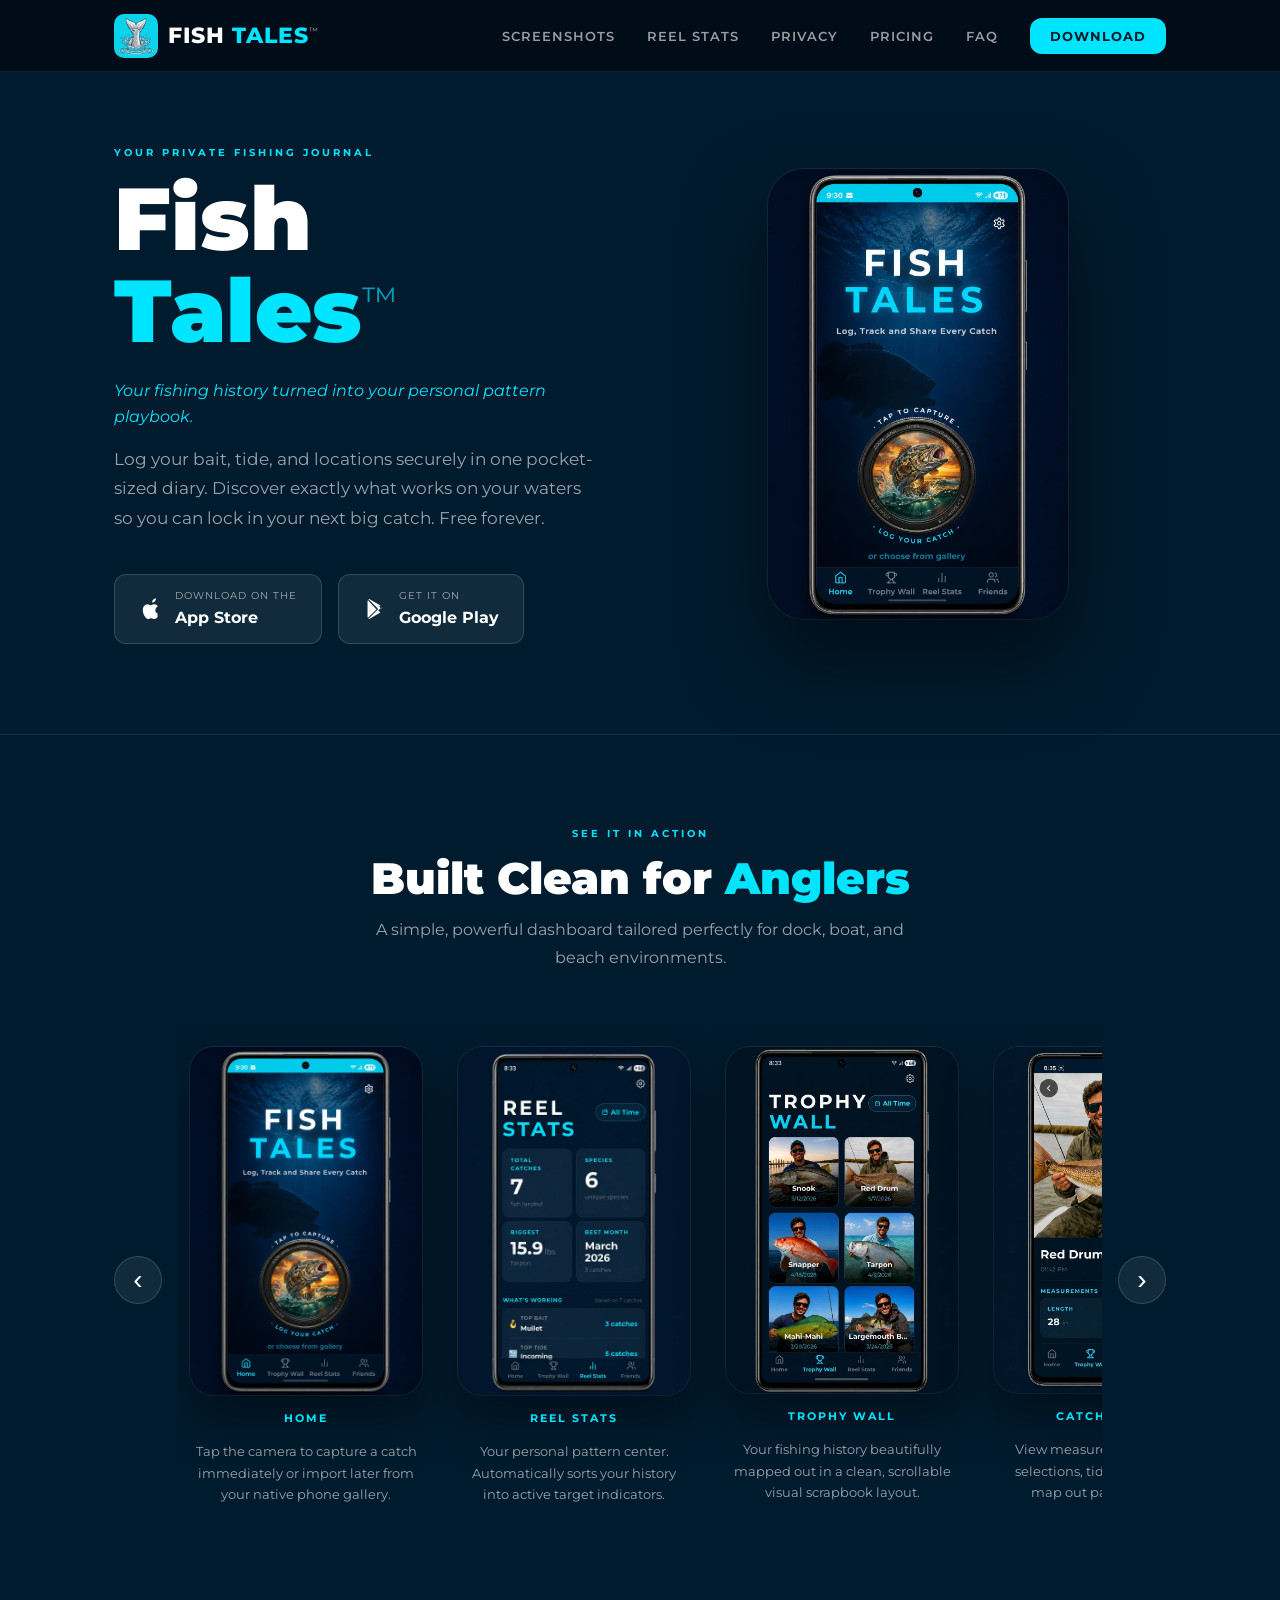
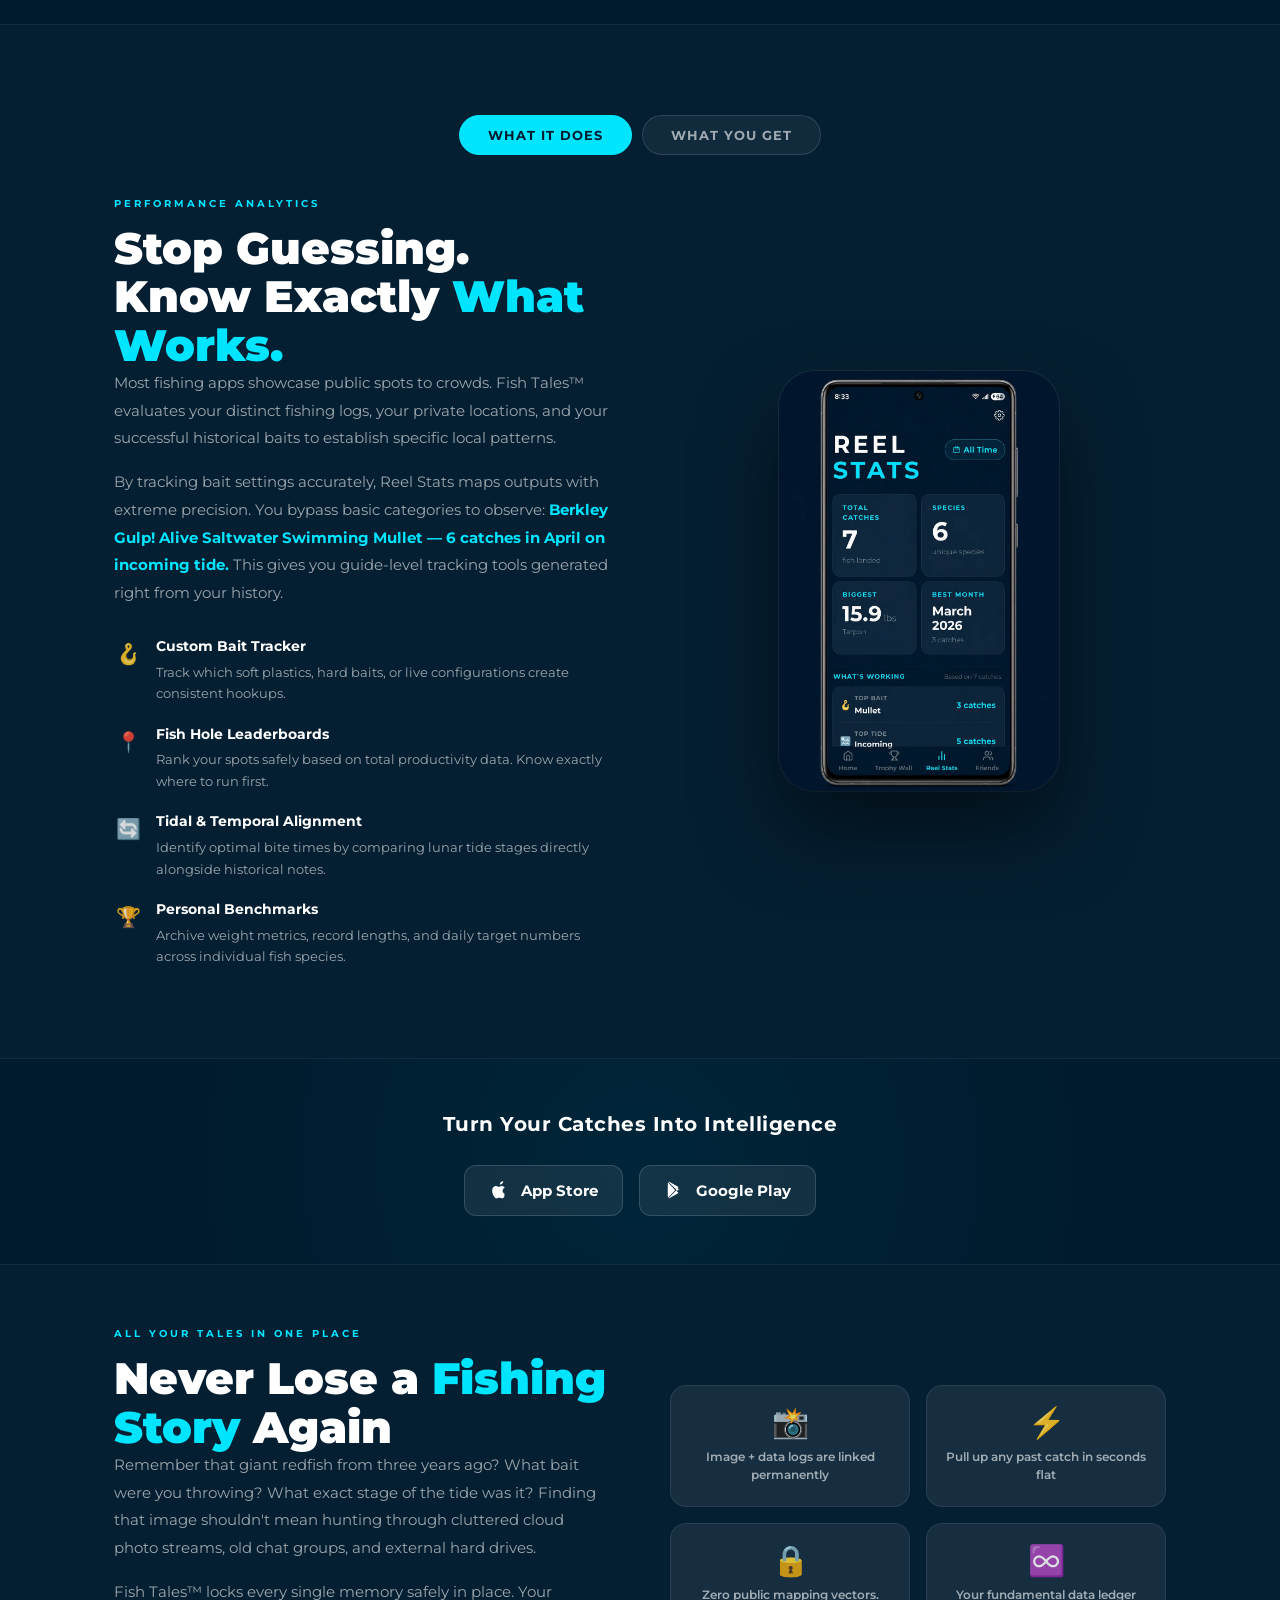
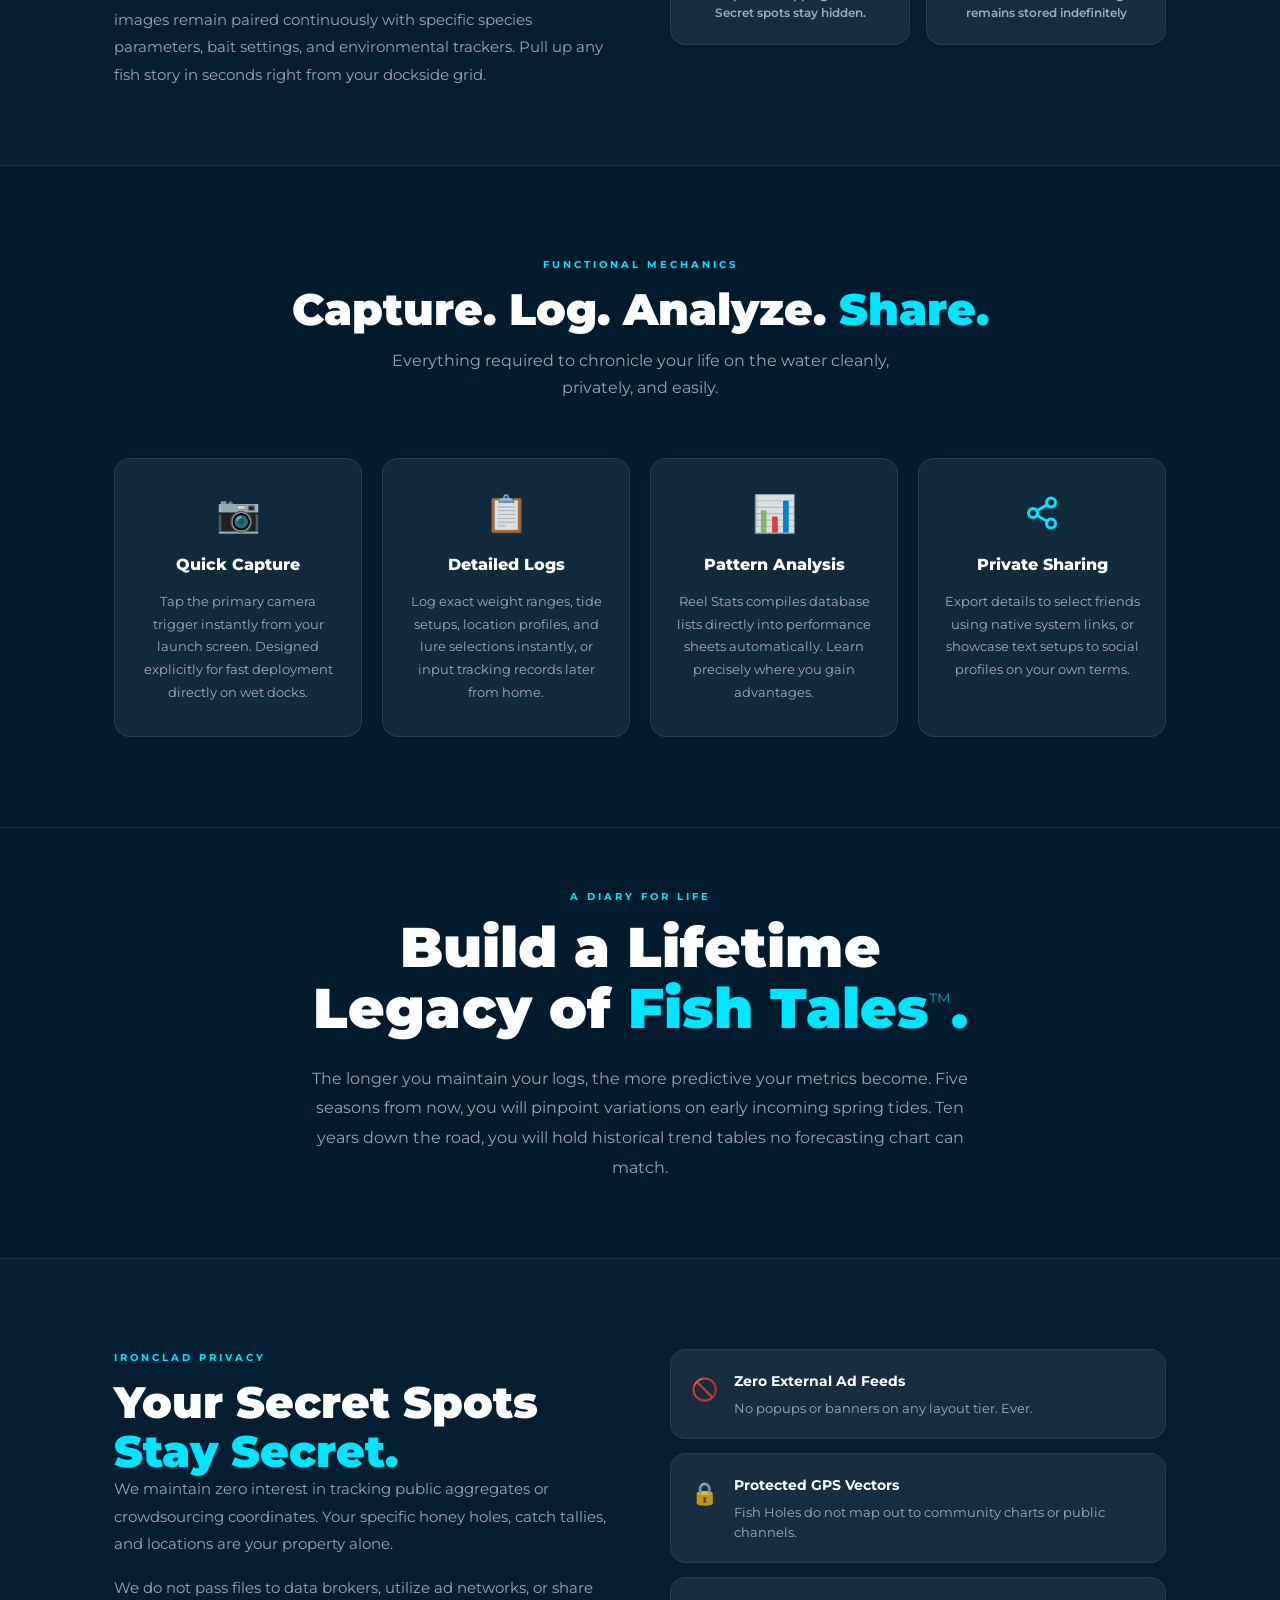
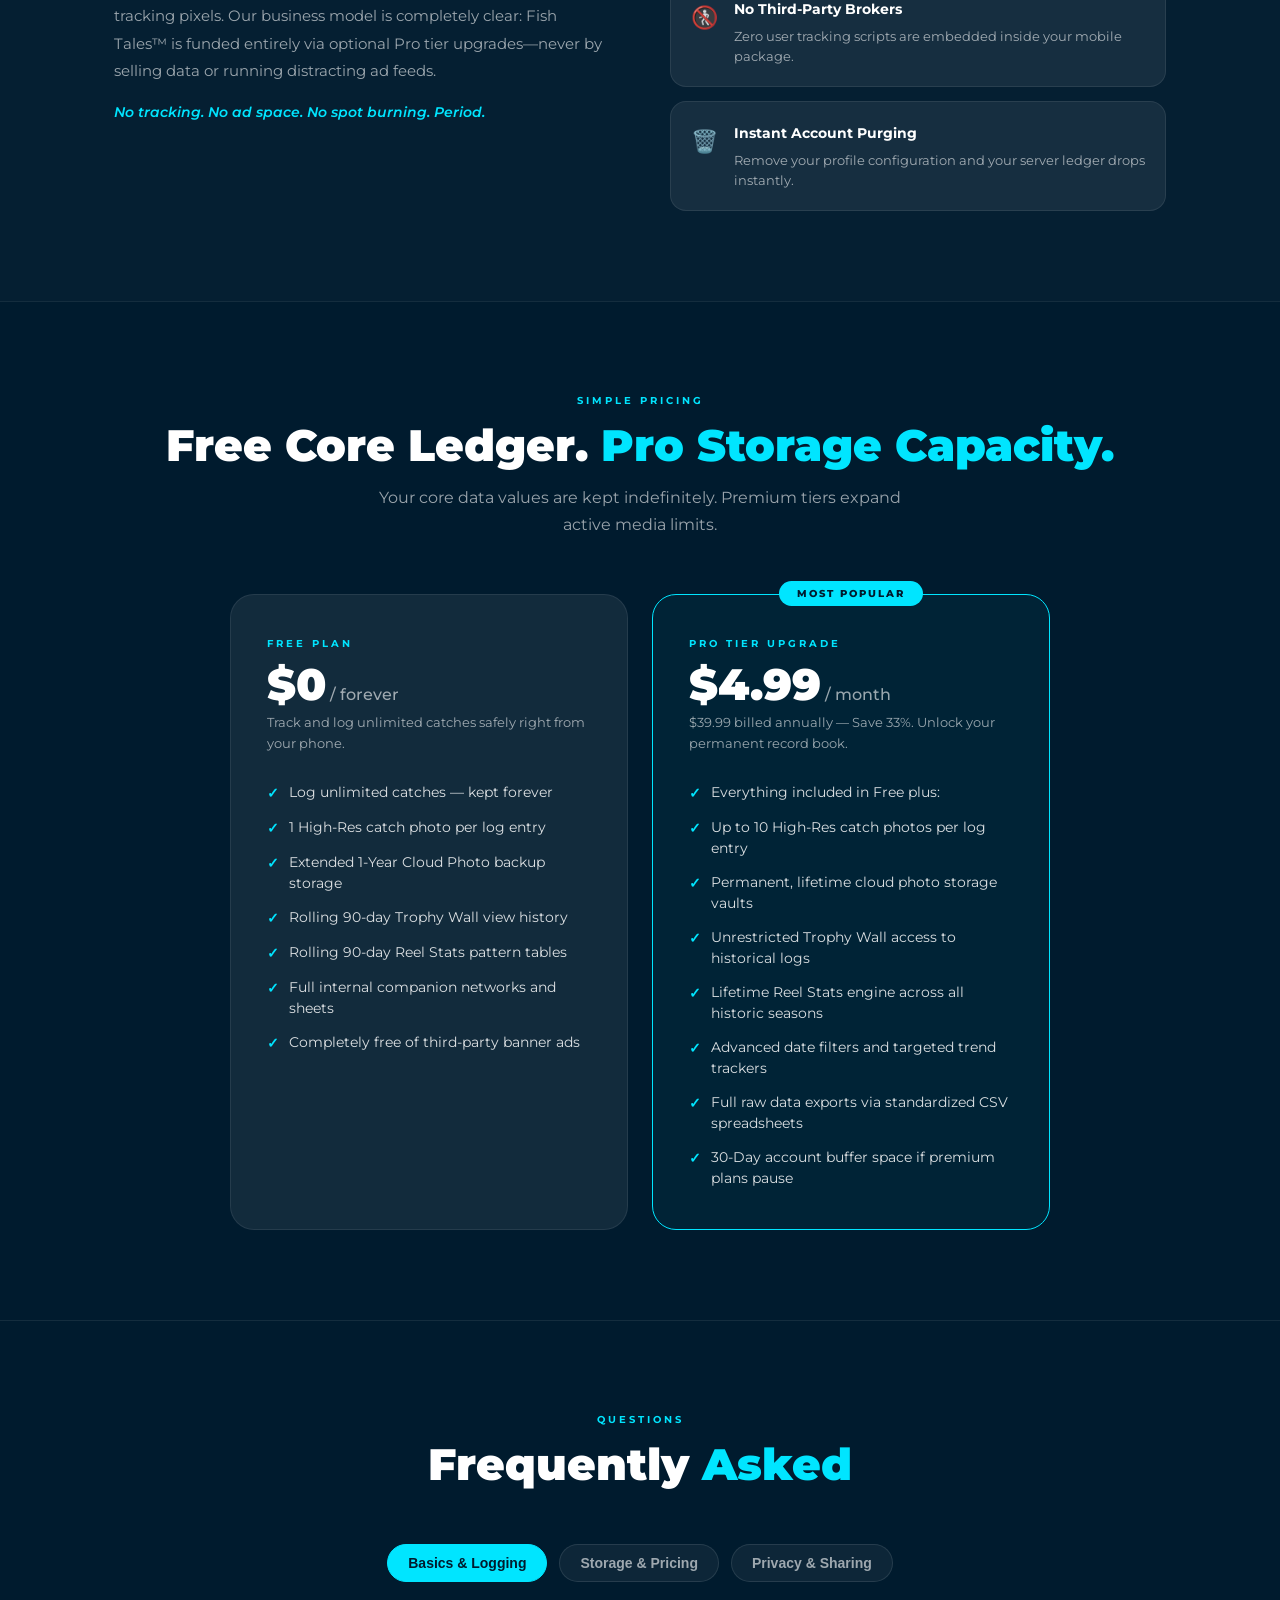
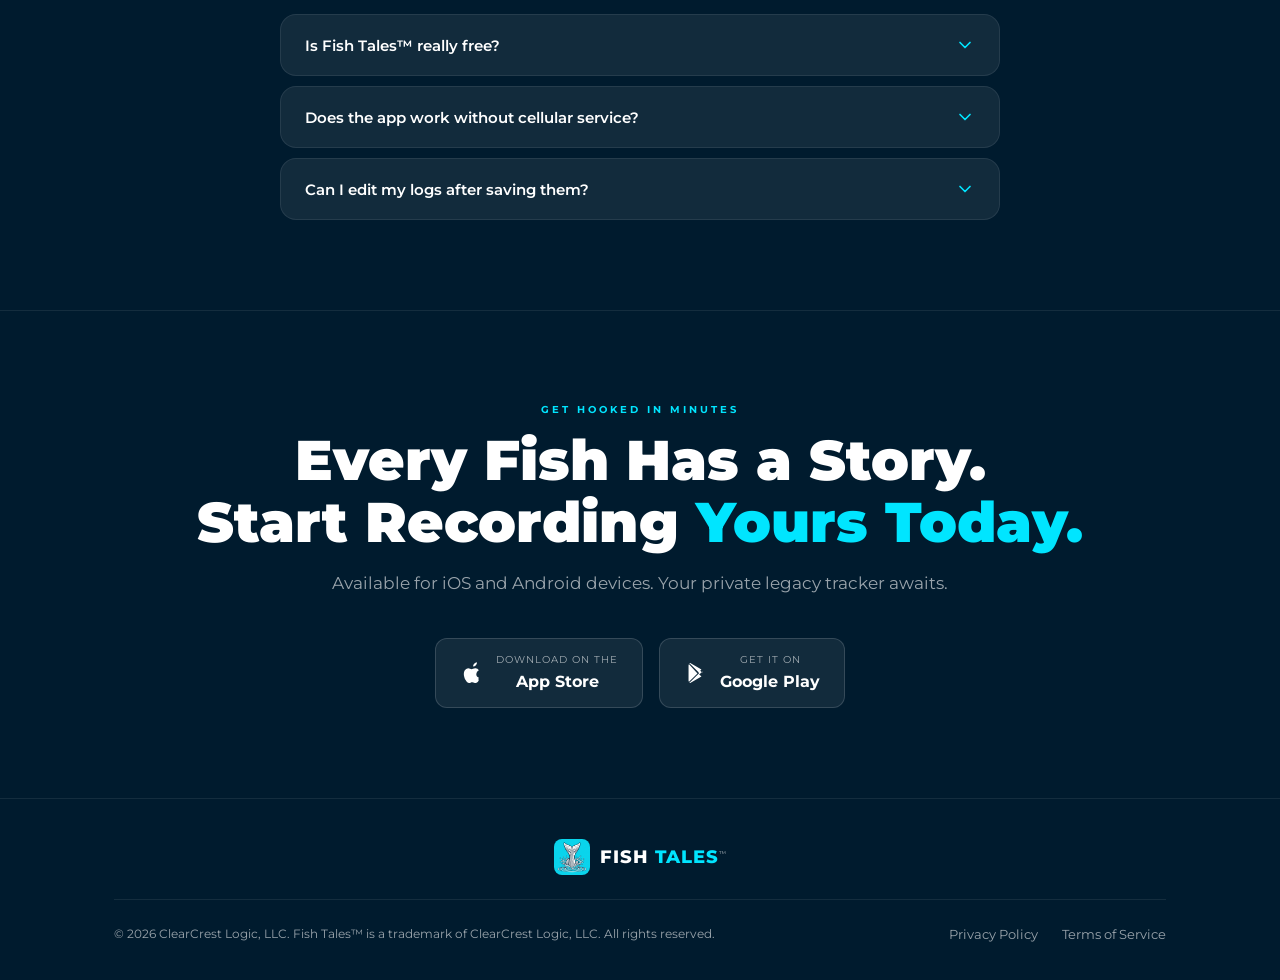
==== commit 58dc70b9: "Full update" ====
--- a/index.html
+++ b/index.html
@@ -28,7 +28,8 @@
   <meta property="og:image:width" content="1200" />
   <meta property="og:image:height" content="630" />
 
-  <meta name="apple-itunes-app" content="app-id=PLACEHOLDER" />
+  <!-- Apple Smart Banner — uncomment and replace PLACEHOLDER with real App Store ID after submission -->
+  <!-- <meta name="apple-itunes-app" content="app-id=PLACEHOLDER" /> -->
 
   <script type="application/ld+json">
   {
@@ -66,7 +67,7 @@
 </head>
 <body>
 
-  <a href="#screenshots" class="skip-nav">Skip to main content</a>
+  <a href="#main-content" class="skip-nav">Skip to main content</a>
 
   <!-- NAV -->
   <nav>
@@ -93,7 +94,7 @@
 
   <div class="nav-mobile-overlay" id="navOverlay"></div>
 
-  <!-- HERO -->
+  <main id="main-content">
   <section class="hero">
     <div class="container">
       <div class="hero-inner">
@@ -189,8 +190,8 @@
   
         <!-- Tab Controls -->
         <div class="stats-tabs">
-          <button class="stats-tab-btn active" onclick="switchStatsTab('what-it-does')" aria-pressed="true">What It Does</button>
-          <button class="stats-tab-btn" onclick="switchStatsTab('what-you-get')" aria-pressed="false">What You Get</button>
+          <button class="stats-tab-btn active" onclick="switchStatsTab(event, 'what-it-does')" aria-pressed="true">What It Does</button>
+          <button class="stats-tab-btn" onclick="switchStatsTab(event, 'what-you-get')" aria-pressed="false">What You Get</button>
         </div>
   
         <!-- Tab 1: Original "What It Does" content -->
@@ -513,7 +514,7 @@
             </div>
           </div>
           <div class="privacy-pillar">
-            <div class="privacy-pillar-icon"></div>
+            <div class="privacy-pillar-icon">🚷</div>
             <div class="privacy-pillar-text">
               <strong>No Third-Party Brokers</strong>
               <p>Zero user tracking scripts are embedded inside your mobile package.</p>
@@ -591,9 +592,9 @@
 
       <!-- Tab Selection Controls -->
       <div class="faq-tabs">
-        <button class="faq-tab-btn active" onclick="switchFaqTab('basics')">Basics & Logging</button>
-        <button class="faq-tab-btn" onclick="switchFaqTab('storage')">Storage & Pricing</button>
-        <button class="faq-tab-btn" onclick="switchFaqTab('privacy-tab')">Privacy & Sharing</button>
+        <button class="faq-tab-btn active" onclick="switchFaqTab(event, 'basics')">Basics & Logging</button>
+        <button class="faq-tab-btn" onclick="switchFaqTab(event, 'storage')">Storage & Pricing</button>
+        <button class="faq-tab-btn" onclick="switchFaqTab(event, 'privacy-tab')">Privacy & Sharing</button>
       </div>
 
       <!-- Tab Content Area -->
@@ -662,7 +663,7 @@
       <h2 class="cta-title">Every Fish Has a Story.<br />Start Recording <span>Yours Today.</span></h2>
       <p class="cta-subtitle">Available for iOS and Android devices. Your private legacy tracker awaits.</p>
       <div class="store-buttons store-buttons-centered">
-        <a href="#" class="store-btn" target="_blank" rel="noopener">
+        <a href="#download" class="store-btn" target="_blank" rel="noopener">
           <svg class="store-icon" viewBox="0 0 24 24" fill="currentColor" width="24" height="24">
             <path d="M18.71,19.5C17.88,20.74,17,21.95,15.66,22c-1.34,0-1.76-.82-3.31-.82s-2,.79-3.32,.84C7.7,22,6.75,20.7,5.92,19.5,4.22,17,2.92,12.43,4.67,9.39A4.49,4.49,0,0,1,8.15,7.19c1.33,0,2.58,.92,3.4,1,.82,0,2.34-1.11,3.94-.95a4.34,4.34,0,0,1,3.41,1.9C15.56,11.23,15.42,15.22,18.71,16.5A4.32,4.32,0,0,0,18.71,19.5ZM15.94,4.17A4.27,4.27,0,0,0,17,1.19a4.39,4.39,0,0,0-2.85,1.48,4,4,0,0,0-1.08,2.9A3.68,3.68,0,0,0,15.94,4.17Z"/>
           </svg>
@@ -671,7 +672,7 @@
             <div class="store-btn-name">App Store</div>
           </div>
         </a>
-        <a href="#" class="store-btn" target="_blank" rel="noopener">
+        <a href="#download" class="store-btn" target="_blank" rel="noopener">
           <svg class="store-icon" viewBox="0 0 24 24" fill="currentColor" width="24" height="24">
             <path d="M5,3.14a1.85,1.85,0,0,0-.46,1.29V19.57A1.85,1.85,0,0,0,5,20.86l8.47-8.47ZM14.6,11.26,17.45,8.4,6.2,2a1.45,1.45,0,0,0-1,.1ZM14.6,12.74,5.2,21.9a1.45,1.45,0,0,0,1,.1l11.25-6.4ZM18.59,12l-3-3L14.47,12l1.13,1.13,3-3A1.48,1.48,0,0,0,18.59,12Z"/>
           </svg>
@@ -683,6 +684,8 @@
       </div>
     </div>
   </section>
+
+  </main>
 
   <!-- FOOTER -->
   <footer>
@@ -764,7 +767,7 @@
     });
 
     // Dynamic Tab Swapper Script
-    function switchFaqTab(tabId) {
+    function switchFaqTab(event, tabId) {
       // Deactivate all button highlights
       document.querySelectorAll('.faq-tab-btn').forEach(btn => {
         btn.classList.remove('active');
@@ -787,8 +790,8 @@
       activeContent.classList.add('active');
       event.currentTarget.classList.add('active');
     }
-        // Reel Stats tab switcher
-        function switchStatsTab(tabId) {
+    // Reel Stats tab switcher
+    function switchStatsTab(event, tabId) {
       document.querySelectorAll('.stats-tab-btn').forEach(btn => {
         btn.classList.remove('active');
         btn.setAttribute('aria-pressed', 'false');
--- a/style.css
+++ b/style.css
@@ -1088,25 +1088,7 @@
     animation-duration: 0.01ms !important;
     transition-duration: 0.01ms !important;
   }
-  
-}
-/* --- Mid-Page CTA Section --- */
-.mid-cta-section {
-  padding: 48px 0;
-  background: radial-gradient(circle at center, rgba(0,229,255,0.05) 0%, transparent 70%);
-  text-align: center;
-}
-
-.mid-cta-title {
-  font-size: 20px;
-  font-weight: 700;
-  color: var(--white);
-  margin-bottom: 24px;
-  letter-spacing: 0.5px;
-}
-
-.text-center { text-align: center; }
-
+}
 /* --- Mid-Page CTA Section --- */
 .mid-cta-section {
   padding: 48px 0;
@@ -1173,9 +1155,9 @@
 }
 
 .faq-tab-btn.active {
-  background: var(--cyan);
-  border-color: var(--cyan);
-  color: var(--bg-dark);
+  background: var(--accent);
+  border-color: var(--accent);
+  color: var(--bg);
 }
 
 .faq-tab-content {
